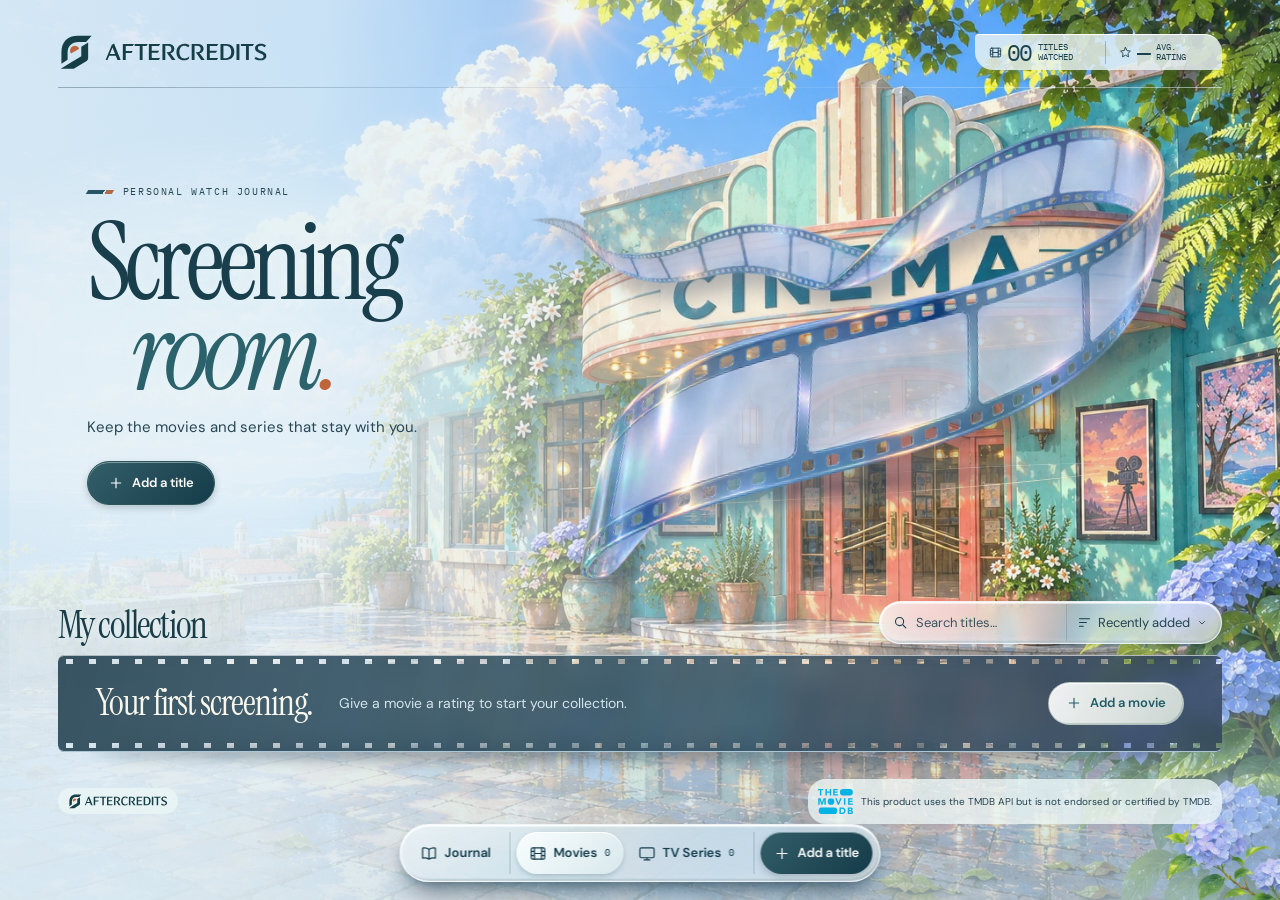
==== index.html @ 845db945 "Turn the collection into a spatial screening room" ====
<!doctype html>
<html lang="en">
  <head>
    <meta charset="utf-8" />
    <meta name="viewport" content="width=device-width, initial-scale=1" />
    <meta name="theme-color" content="#eaf3fa" />
    <meta
      name="description"
      content="A private watch journal for movies and TV series, from the opening scene to the last frame."
    />
    <title>AFTERCREDITS — Personal Watch Journal</title>
    <link rel="icon" href="./assets/brand/splice-tab-v1-32.png" sizes="32x32" type="image/png" />
    <link rel="icon" href="./assets/brand/splice-tab-v1.svg" sizes="any" type="image/svg+xml" />
    <link
      rel="preload"
      href="./assets/fonts/instrument-serif-latin-400-normal.woff2"
      as="font"
      type="font/woff2"
      crossorigin
    />

    <link rel="stylesheet" href="./css/site.css" />
    <link rel="stylesheet" href="./css/street.css" />
    <link rel="stylesheet" href="./css/exhibition.css" />
    <link rel="stylesheet" href="./css/dialogs.css" />
    <script defer src="./assets/vendor/gsap.min.js"></script>
    <script type="module" src="./js/app.js"></script>
  </head>
  <body>
    <svg class="symbols" xmlns="http://www.w3.org/2000/svg" aria-hidden="true">
      <symbol id="journal" viewBox="0 0 24 24">
        <path
          d="M3 4.5c3.6-.8 6.3-.2 9 1.7 2.8-1.9 5.5-2.5 9-1.7v14c-3.5-.8-6.2-.2-9 1.5-2.7-1.7-5.4-2.3-9-1.5ZM12 6.2V20"
        />
      </symbol>
      <symbol id="tv" viewBox="0 0 24 24">
        <rect x="2" y="4" width="20" height="14" rx="2" />
        <path d="M8 21h8m-4-3v3" />
      </symbol>
      <symbol id="next" viewBox="0 0 24 24"><path d="M5 12h13m-5-5 5 5-5 5" /></symbol>
      <symbol id="plus" viewBox="0 0 24 24"><path d="M12 5v14M5 12h14" /></symbol>
      <symbol id="minus" viewBox="0 0 24 24"><path d="M5 12h14" /></symbol>
      <symbol id="search" viewBox="0 0 24 24">
        <circle cx="10.5" cy="10.5" r="6.5" />
        <path d="m16 16 4.5 4.5" />
      </symbol>
      <symbol id="sort" viewBox="0 0 24 24"><path d="M4 6h16M4 12h11M4 18h6" /></symbol>
      <symbol id="down" viewBox="0 0 24 24"><path d="m7 10 5 5 5-5" /></symbol>
      <symbol id="film" viewBox="0 0 24 24">
        <rect x="2.5" y="4" width="19" height="16" rx="2" />
        <path d="M7 4v16M17 4v16M3 9h4m-4 6h4m10-6h4m-4 6h4M7 12h10" />
      </symbol>
      <symbol id="star" viewBox="0 0 24 24">
        <path d="m12 2.8 2.8 5.7 6.2.9-4.5 4.4 1.1 6.2-5.6-3-5.6 3 1.1-6.2L3 9.4l6.2-.9Z" />
      </symbol>
      <symbol id="x" viewBox="0 0 24 24"><path d="m6 6 12 12M18 6 6 18" /></symbol>
      <symbol id="edit" viewBox="0 0 24 24">
        <path
          d="m14.5 5.5 4 4M4 20l4.5-1 12-12a1.7 1.7 0 0 0 0-2.4l-1.1-1.1a1.7 1.7 0 0 0-2.4 0l-12 12Z"
        />
      </symbol>
      <symbol id="trash" viewBox="0 0 24 24">
        <path d="M4 7h16m-11 0V4h6v3M6 7l1 13h10l1-13M10 10v7m4-7v7" />
      </symbol>
      <symbol id="check" viewBox="0 0 24 24"><path d="m5 12 4.5 4.5L19 7" /></symbol>
    </svg>
    <a class="skip" href="#collection">Skip to collection</a>
    <div class="world" aria-hidden="true">
      <picture class="plaza"
        ><source
          media="(max-width:700px) and (orientation:portrait)"
          srcset="./assets/images/street/plaza-portrait.webp" />
        <img
          fetchpriority="high"
          src="./assets/images/street/plaza.webp"
          alt=""
          width="1536"
          height="1024"
      /></picture>
      <div class="daylight"></div>
      <div class="sea-mist"></div>
      <div class="rain-light"><i></i><i></i><i></i></div>
    </div>
    <header class="site-header">
      <div class="header-inner">
        <a class="brand" href="#opening" aria-label="Aftercredits home">
          <svg class="brand-symbol" viewBox="0 0 54 56" aria-hidden="true">
            <use class="splice-upper" href="./assets/brand/aftercredits.svg#upper-frame" />
            <use class="splice-lower" href="./assets/brand/aftercredits.svg#lower-frame" />
            <use class="splice-light" href="./assets/brand/aftercredits.svg#light" />
          </svg>
          <span class="brand-lettering" aria-hidden="true">
            <svg viewBox="-1 -2 306 34">
              <use href="./assets/brand/aftercredits.svg#wordmark" />
            </svg>
          </span>
        </a>
        <div class="stats" aria-label="Collection overview">
          <div class="stat">
            <div>
              <svg class="icon"><use href="#film" /></svg><strong id="total">00</strong>
            </div>
            <span>Titles watched</span>
          </div>
          <div class="stat">
            <div>
              <svg class="icon"><use href="#star" /></svg><strong id="average">—</strong>
            </div>
            <span>Avg. rating</span>
          </div>
        </div>
        <nav class="dock pane glass-rail" aria-label="Journal navigation">
          <a href="#collection" aria-label="Journal collection"
            ><svg class="icon"><use href="#journal" /></svg><span>Journal</span></a
          >
          <div class="section-tabs" role="group" aria-label="Collection section">
            <button type="button" data-section="movie" aria-pressed="true">
              <svg class="icon"><use href="#film" /></svg>Movies <span id="movie-count">0</span>
            </button>
            <button type="button" data-section="tv" aria-pressed="false">
              <svg class="icon"><use href="#tv" /></svg>TV Series <span id="tv-count">0</span>
            </button>
          </div>
          <button type="button" class="dock-add" data-add>
            <svg class="icon"><use href="#plus" /></svg><span>Add a title</span>
          </button>
        </nav>
      </div>
    </header>
    <main class="journal">
      <section class="opening" id="opening" aria-labelledby="headline">
        <div class="stage-copy">
          <p class="eyebrow" id="stage-kicker">Personal watch journal</p>
          <h1 id="headline">
            Screening <em>room<span>.</span></em>
          </h1>
          <p id="stage-description">Keep the movies and series that stay with you.</p>
          <div class="stage-commands">
            <button class="button primary" id="stage-open" data-add>
              <svg class="icon" aria-hidden="true"><use href="#plus" /></svg
              ><span>Add a title</span>
            </button>
            <span id="stage-score" hidden
              ><span class="sr-only">Your rating </span
              ><svg class="icon" aria-hidden="true"><use href="#star" /></svg><strong></strong
              ><small>/ 10</small></span
            >
            <button
              type="button"
              id="return-latest"
              aria-haspopup="dialog"
              aria-controls="detail-dialog"
              hidden
            >
              Latest title
            </button>
          </div>
        </div>
        <div class="projector" role="group" aria-label="Collection poster stage">
          <p class="sr-only" id="stage-status" role="status" aria-atomic="true"></p>
          <div class="stage-light" aria-hidden="true"></div>
          <div class="stage-space">
            <div class="ribbon" aria-hidden="true"></div>
            <button type="button" class="mount" data-slot="left" data-step="-1" hidden></button>
            <button
              type="button"
              class="mount"
              data-slot="center"
              id="latest"
              aria-haspopup="dialog"
              aria-controls="detail-dialog"
              aria-expanded="false"
              hidden
            ></button>
            <button type="button" class="mount" data-slot="right" data-step="1" hidden></button>
          </div>
          <div class="shuttle pane" role="group" aria-label="Browse posters" hidden>
            <button type="button" data-step="-1" aria-label="Previous poster">
              <svg class="icon" aria-hidden="true"><use href="#next" /></svg>
            </button>
            <output aria-live="off" id="stage-index"></output>
            <button type="button" data-step="1" aria-label="Next poster">
              <svg class="icon" aria-hidden="true"><use href="#next" /></svg>
            </button>
          </div>
        </div>
      </section>
      <section id="collection" class="archive" aria-labelledby="collection-title">
        <div class="archive-head">
          <div class="journal-index">
            <h2 id="collection-title">My collection</h2>
            <div class="strip-controls" role="group" aria-label="Scroll collection" hidden>
              <button type="button" data-scroll="-1" aria-label="Earlier titles">
                <svg class="icon"><use href="#next" /></svg>
              </button>
              <button type="button" data-scroll="1" aria-label="More titles">
                <svg class="icon"><use href="#next" /></svg>
              </button>
            </div>
          </div>
          <div class="toolbar pane glass-controls">
            <label class="search"
              ><svg class="icon"><use href="#search" /></svg
              ><input
                type="search"
                id="query"
                aria-label="Search collection by title"
                placeholder="Search titles…"
                maxlength="300"
            /></label>
            <label class="sort"
              ><svg class="icon"><use href="#sort" /></svg
              ><select id="order" aria-label="Sort titles">
                <option value="recent">Recently added</option>
                <option value="highest">Highest rating</option>
                <option value="lowest">Lowest rating</option>
                <option value="alpha">Alphabetical</option></select
              ><svg class="icon chevron"><use href="#down" /></svg
            ></label>
          </div>
        </div>
        <div class="gallery">
          <p class="notice" id="storage-note" role="status" hidden></p>
          <div id="results"></div>
          <p id="result-status" class="sr-only" role="status"></p>
        </div>
      </section>
    </main>
    <footer class="footer">
      <a class="footer-brand" href="#opening" aria-label="Aftercredits home">
        <img src="./assets/brand/aftercredits.svg" width="368" height="56" alt="" />
      </a>
      <div class="attribution">
        <a href="https://www.themoviedb.org/" aria-label="The Movie Database"
          ><img src="./assets/tmdb.svg" alt="TMDB" width="44" height="25"
        /></a>
        <p>This product uses the TMDB API but is not endorsed or certified by TMDB.</p>
      </div>
    </footer>
    <img
      class="near-flowers"
      aria-hidden="true"
      src="./assets/images/street/hydrangea.webp"
      width="400"
      height="269"
      alt=""
    />
    <dialog id="editor" aria-labelledby="editor-heading">
      <form id="movie-form" novalidate>
        <div class="editor-body">
          <div class="catalog-column pane">
            <header class="sheet-head">
              <h2 id="editor-heading">Add a title</h2>
              <fieldset id="add-type" class="media-selector">
                <legend class="sr-only">Collection</legend>
                <label
                  ><input type="radio" name="media-type" value="movie" checked /><span
                    ><svg class="icon"><use href="#film" /></svg>Movies</span
                  ></label
                >
                <label
                  ><input type="radio" name="media-type" value="tv" /><span
                    ><svg class="icon"><use href="#tv" /></svg>TV Series</span
                  ></label
                >
              </fieldset>
              <button
                type="button"
                class="icon-button close-button"
                data-dismiss
                aria-label="Close entry form"
              >
                <svg class="icon"><use href="#x" /></svg>
              </button>
            </header>

            <div id="add-options">
              <div class="mode-switch" role="group" aria-label="Entry method">
                <button type="button" id="lookup-mode">Search TMDB</button>
                <button type="button" id="manual-mode">Enter manually</button>
              </div>
              <p id="connection-note" class="help" hidden>
                TMDB search hasn’t been connected. You can save a title manually.
              </p>
            </div>
            <div id="catalog-panel" hidden>
              <div id="lookup-fields">
                <label class="field-label" for="catalog-query">Find an exact title</label>
                <div class="catalog-input">
                  <svg class="icon" aria-hidden="true"><use href="#search" /></svg>
                  <input
                    id="catalog-query"
                    aria-describedby="form-error"
                    class="text-field"
                    type="search"
                    maxlength="160"
                    autocomplete="off"
                    placeholder="Search TMDB by title…"
                  />
                </div>
              </div>
              <p id="catalog-status" class="help" role="status"></p>
              <button type="button" class="text-button" id="retry" hidden>Try search again</button>
            </div>
            <div id="manual-panel">
              <label class="field-label" for="title">Title</label>
              <input
                id="title"
                name="title"
                class="text-field"
                required
                autocomplete="off"
                placeholder="Enter a title"
                aria-describedby="form-error"
              />
            </div>
            <div id="picked" hidden></div>
            <div id="matches" role="group" aria-label="Matching titles"></div>
          </div>
          <section class="rating-bay" aria-labelledby="rating-label">
            <div class="meter">
              <label id="rating-label" class="field-label" for="rating">Your rating</label>
              <div class="rating-read">
                <span class="score-ring" aria-hidden="true"></span>
                <svg class="icon" aria-hidden="true"><use href="#star" /></svg
                ><output id="score" for="rating">7.0</output><small>/ 10</small>
              </div>
              <div class="rating-controls">
                <button
                  type="button"
                  id="decrease"
                  class="icon-button"
                  aria-label="Decrease rating by half a point"
                >
                  <svg class="icon"><use href="#minus" /></svg>
                </button>
                <div class="scale">
                  <input id="rating" type="range" min="1" max="10" step="0.5" value="7" />
                  <div class="scale-labels" aria-hidden="true"><span>1</span><span>10</span></div>
                </div>
                <button
                  type="button"
                  id="increase"
                  class="icon-button"
                  aria-label="Increase rating by half a point"
                >
                  <svg class="icon"><use href="#plus" /></svg>
                </button>
              </div>
            </div>
          </section>
        </div>
        <div class="editor-foot">
          <p class="error" id="form-error" role="alert"></p>
          <div class="sheet-actions">
            <button class="button secondary" type="button" data-dismiss>Cancel</button
            ><button class="button primary" id="save" type="submit">Save title</button>
          </div>
        </div>
      </form>
    </dialog>
    <dialog
      id="confirm"
      class="pane glass-sheet"
      aria-labelledby="delete-heading"
      aria-describedby="delete-copy"
    >
      <form id="delete-form">
        <header class="confirm-head">
          <svg class="icon remove-symbol" aria-hidden="true"><use href="#trash" /></svg>
          <button
            type="button"
            class="icon-button close-button"
            data-dismiss
            aria-label="Close confirmation"
          >
            <svg class="icon"><use href="#x" /></svg>
          </button>
        </header>
        <h2 id="delete-heading">Remove this title?</h2>
        <p id="delete-copy"></p>
        <div class="sheet-actions">
          <button type="button" class="button secondary" id="keep" data-dismiss>Keep title</button
          ><button type="submit" class="button danger">Delete title</button>
        </div>
      </form>
    </dialog>
    <dialog id="detail-dialog" aria-labelledby="detail-title">
      <button
        type="button"
        class="icon-button close-button detail-close"
        data-dismiss
        aria-label="Close title details"
      >
        <svg class="icon"><use href="#x" /></svg>
      </button>
      <article class="detail-scroll">
        <div class="detail-hero" hidden></div>
        <div id="detail-poster"></div>
        <div class="detail-sheet pane">
          <header class="detail-heading">
            <div class="field-label" id="detail-type"></div>
            <h2 id="detail-title"></h2>
            <p id="detail-original" hidden></p>
          </header>
          <div class="detail-notes">
            <p id="detail-description"></p>
            <dl id="detail-facts"></dl>
          </div>
          <div class="detail-mount">
            <div id="detail-personal">
              <div class="field-label">Your rating</div>
              <div class="detail-rating">
                <svg class="icon" aria-hidden="true"><use href="#star" /></svg
                ><strong id="detail-score"></strong><small>/ 10</small>
              </div>
              <time id="detail-added"></time>
            </div>
          </div>
        </div>
      </article>
    </dialog>
    <div id="toast" role="status"></div>
    <noscript><p class="wrap">Enable JavaScript to add and manage your watch journal.</p></noscript>
  </body>
</html>
---- css/site.css ----
@font-face {
  font-family: Instrument Serif;
  src: url(../assets/fonts/instrument-serif-latin-400-normal.woff2) format('woff2');
  font-display: swap;
}
@font-face {
  font-family: Instrument Serif;
  font-style: italic;
  src: url(../assets/fonts/instrument-serif-latin-400-italic.woff2) format('woff2');
  font-display: swap;
}
@font-face {
  font-family: DM Sans;
  src: url(../assets/fonts/dm-sans-latin-400-normal.woff2) format('woff2');
  font-display: swap;
}
@font-face {
  font-family: DM Sans;
  font-weight: 500;
  src: url(../assets/fonts/dm-sans-latin-500-normal.woff2) format('woff2');
  font-display: swap;
}
@font-face {
  font-family: DM Sans;
  font-weight: 600;
  src: url(../assets/fonts/dm-sans-latin-600-normal.woff2) format('woff2');
  font-display: swap;
}
@font-face {
  font-family: DM Sans;
  font-weight: 700;
  src: url(../assets/fonts/dm-sans-latin-700-normal.woff2) format('woff2');
  font-display: swap;
}
@font-face {
  font-family: IBM Plex Mono;
  src: url(../assets/fonts/ibm-plex-mono-latin-400-normal.woff2) format('woff2');
  font-display: swap;
}

:root {
  color-scheme: light;
  --brand-ink: #153e46;
  --brand-light: #bf653b;
  --bg: #eff4fa;
  --ink: #193e48;
  --muted: #4e6078;
  --soft-ink: #53667d;
  --accent: #205d66;
  --smoke: #173c43;
  --etch: #365b5d38;
  --bevel: inset 0 1px 0 #ffffffeb, inset 1px 0 0 #ffffff70, inset -1px -1px 0 #56767645;
  --ease-out: cubic-bezier(0.22, 1, 0.36, 1);
  --quick: 180ms;
  --accent-dark: #174952;
  --line: #c7d4e3;
  --serif: 'Instrument Serif', Georgia, serif;
  --mono: 'IBM Plex Mono', monospace;
  font:
    400 16px/1.5 'DM Sans',
    Arial,
    sans-serif;
  color: var(--ink);
  background: var(--bg);
  scroll-behavior: smooth;
}
* {
  box-sizing: border-box;
}
body {
  margin: 0;
  min-height: 100vh;
  background: #b6d3d6;
  isolation: isolate;
}
button,
input,
select {
  font: inherit;
  color: inherit;
}
button {
  border: 0;
  cursor: pointer;
}
button:disabled {
  cursor: default;
  opacity: 0.55;
}
a {
  color: inherit;
  text-decoration: none;
}
button,
input,
a,
select {
  -webkit-tap-highlight-color: transparent;
}
:focus-visible {
  outline: 3px solid #545090;
  outline-offset: 3px;
}
h1,
h2,
h3,
p {
  margin: 0;
}
h1,
h2,
h3 {
  font-family: var(--serif);
  font-weight: 400;
  line-height: 1.05;
}
::selection {
  background: #d9d4fa;
  color: #283049;
}
[hidden] {
  display: none !important;
}
.symbols {
  position: absolute;
  width: 0;
  height: 0;
  overflow: hidden;
}
.sr-only,
.skip:not(:focus) {
  position: absolute;
  white-space: nowrap;
  clip-path: inset(50%);
  width: 1px;
  height: 1px;
  overflow: hidden;
}
.skip:focus {
  position: absolute;
  top: 8px;
  left: 8px;
  padding: 10px;
  z-index: 10;
  background: white;
}
.icon {
  height: 19px;
  width: 19px;
  flex: none;
  fill: none;
  stroke: currentColor;
  stroke-width: 1.7;
  stroke-linecap: round;
  stroke-linejoin: round;
}
.button,
.icon-button {
  display: inline-flex;
  align-items: center;
  justify-content: center;
  border-radius: 8px;
  transition:
    transform 0.22s,
    background 0.22s,
    box-shadow 0.22s;
}
.button {
  gap: 8px;
  padding: 11px 17px;
  font-size: 13px;
  font-weight: 600;
  line-height: 1.4;
}
.button .icon {
  width: 16px;
  height: 16px;
}
.button:not(:disabled):active,
.icon-button:active {
  transform: scale(0.97);
}
.primary {
  color: #fff;
  border: 1px solid #2e5558;
  background: linear-gradient(156deg, #386e74, #20565d 46%, var(--accent-dark) 47%);
  box-shadow:
    inset 0 1px 0 #ffffff3b,
    0 3px 9px #36546725;
}
.primary:hover {
  background: var(--accent-dark);
  box-shadow: 0 4px 13px #43416b33;
}
.secondary,
.empty-button {
  background: linear-gradient(118deg, #ffffffeb, #eef6e9cc);
  box-shadow: var(--bevel);
  border: 1px solid #819b927a;
  color: var(--accent);
}
.secondary:hover,
.empty-button:hover {
  background: white;
  box-shadow: 0 3px 12px #55719420;
}
.icon-button {
  height: 36px;
  width: 36px;
  background: transparent;
  color: var(--muted);
}
.icon-button:hover {
  background: #e3e9f4;
  color: var(--ink);
}
.field-label,
.poster-caption {
  font: 400 10px/1.45 var(--mono);
  letter-spacing: 0.085em;
  text-transform: uppercase;
}
.artwork {
  position: relative;
  overflow: hidden;
  display: grid;
  place-items: center;
  background: linear-gradient(145deg, #dde7f6, #e7e5f5 58%, #f3e5eb);
  color: #6f7595;
}
.artwork > .icon {
  width: 24%;
  height: 24%;
  stroke-width: 0.85;
}
.artwork img {
  position: absolute;
  inset: 0;
  object-fit: cover;
  width: 100%;
  height: 100%;
  transition: transform 0.45s;
}
.notice,
.error {
  color: #872f46;
  font-size: 13px;
}
.notice {
  margin: 12px 0;
}
@media (prefers-reduced-motion: reduce) {
  :root {
    scroll-behavior: auto;
  }
  *,
  *::before,
  *::after {
    animation: none !important;
    transition: none !important;
  }
}
---- css/street.css ----
/* The street stays at the far plane as the exhibition passes in front. */
:root {
  --page: min(1450px, calc(100% - clamp(32px, 9vw, 160px)));
  --hairline: #36596437;
  --lift: 0 20px 34px -24px #122e48a6, 0 5px 12px -7px #143c5680;
}
.world,
.plaza,
.plaza img,
.daylight,
.sea-mist,
.rain-light {
  position: absolute;
  inset: 0;
  width: 100%;
  height: 100%;
  pointer-events: none;
}
.world {
  position: fixed;
  z-index: -2;
  overflow: hidden;
  background: #c4e2ef;
}
.plaza {
  display: block;
  transform-origin: 67% 39%;
}
.plaza img {
  display: block;
  object-fit: cover;
  object-position: 50% 44%;
}
.daylight {
  background:
    linear-gradient(96deg, #dcebf4f0, #e1eff4d4 24%, #e2eef264 47%, #b7d5e51a 73%),
    linear-gradient(0deg, #bdd6e3aa, transparent 38%);
}
.sea-mist {
  background: radial-gradient(ellipse at 17% 57%, #ffffff7a, transparent 49%);
  animation: mist-settle 4s var(--ease-out) both;
}
@keyframes mist-settle {
  from {
    opacity: 0.9;
    transform: translateX(-1.5%);
  }
  to {
    opacity: 0.42;
    transform: translateX(0.7%);
  }
}
.rain-light i {
  position: absolute;
  left: 41%;
  top: 22%;
  width: 1px;
  height: 31px;
  background: linear-gradient(transparent, #ffffffe6);
  opacity: 0;
  animation: rain-pass 1.7s ease-out 0.8s 2;
}
.rain-light i:nth-child(2) {
  top: 13%;
  left: 78%;
  animation-delay: 1.7s;
}
.rain-light i:nth-child(3) {
  top: 32%;
  left: 62%;
  animation-delay: 2.2s;
}
@keyframes rain-pass {
  0% {
    opacity: 0;
    transform: translate(0, 0) rotate(12deg);
  }
  27% {
    opacity: 0.75;
  }
  100% {
    opacity: 0;
    transform: translate(-16px, 78px) rotate(12deg);
  }
}
.near-flowers {
  position: fixed;
  z-index: -1;
  pointer-events: none;
  width: clamp(100px, 14vw, 230px);
  height: auto;
  right: -4.7vw;
  bottom: -3vw;
  filter: drop-shadow(0 3px 4px #295b5926);
  transform-origin: bottom right;
  animation: leaf-settle 3s ease-out both;
}
@keyframes leaf-settle {
  from {
    transform: translate(5px, 2px) rotate(2deg);
  }
  to {
    transform: none;
  }
}
@media (prefers-reduced-motion: no-preference) {
  .splice-upper {
    animation: frame-open 0.6s var(--ease-out) backwards;
  }
  .splice-lower {
    animation: frame-settle 0.64s var(--ease-out) backwards;
  }
  .splice-light {
    animation: light-through 0.7s 0.06s var(--ease-out) backwards;
  }
  .brand-lettering use {
    animation: name-reveal 0.64s 0.12s var(--ease-out) backwards;
  }
}
@keyframes frame-open {
  from {
    transform: translate(-3px, 3px);
  }
}
@keyframes frame-settle {
  from {
    transform: translate(4px, -3px);
  }
}
@keyframes light-through {
  from {
    opacity: 0.25;
    transform: translate(-5px, 3px);
  }
  64% {
    opacity: 1;
    transform: translate(1px, -0.6px);
  }
}
@keyframes name-reveal {
  from {
    clip-path: inset(-5% 90% -5% -1%);
    opacity: 0.4;
  }
  to {
    clip-path: inset(-5% -1%);
    opacity: 1;
  }
}
/* Light comes from the upper left. The return highlight on the lower lip
   stays visible when the surface crosses the darker storefront or trees. */
.pane {
  --solid: #e5edf2;
  --wash: #e4f2fa96;
  --depth: 12px;
  --rim:
    inset 0 1.5px 1px #fffffff0, inset 1px 0 2px #ffffffc9, inset -1px -2px 2px #537a8b57,
    inset 0 -4px 7px -5px #fff;
  background:
    linear-gradient(146deg, #fff7, transparent 34%, #c3d9f43d 72%, #ffefd640), var(--solid);
  border: 1px solid #f9fdffb3;
  box-shadow: var(--rim), var(--lift);
}
@supports ((backdrop-filter: blur(1px)) or (-webkit-backdrop-filter: blur(1px))) {
  .pane {
    background-color: var(--wash);
    -webkit-backdrop-filter: saturate(1.22) blur(var(--depth));
    backdrop-filter: saturate(1.22) blur(var(--depth));
  }
}
.glass-rail {
  --wash: #eef7fbad;
  --depth: 17px;
}
.glass-controls {
  --wash: #edf5ff91;
  --depth: 9px;
}
.glass-sheet {
  --wash: #e0ecf3bd;
  --depth: 23px;
}
/* The shell has three planes: the street, the suspended poster gate and the command dock. */
.site-header,
.journal,
.footer {
  width: var(--page);
  margin-inline: auto;
}
.site-header {
  padding-top: clamp(18px, 3.6vh, 40px);
}
.header-inner,
.brand,
.stats,
.stat,
.stat > div,
.dock,
.section-tabs,
.dock :is(a, button),
.archive-head,
.toolbar,
.search,
.sort,
.footer,
.attribution {
  display: flex;
  align-items: center;
}
.header-inner {
  justify-content: space-between;
  gap: 16px;
  padding-bottom: 17px;
  position: relative;
}
.header-inner::after {
  content: '';
  position: absolute;
  bottom: 0;
  width: 100%;
  height: 1px;
  background: linear-gradient(90deg, #3554666b, transparent 54%, #e5f6ff91);
}
.brand {
  gap: 10px;
  color: var(--brand-ink);
  fill: currentColor;
}
.brand-symbol {
  width: 37px;
  height: 39px;
}
.splice-light {
  fill: var(--brand-light);
}
.brand-lettering svg {
  display: block;
  width: clamp(123px, 12.7vw, 190px);
}
.stats {
  padding: 6px 14px;
  gap: 15px;
  border-radius: 4px 18px 4px 18px;
  background: #e6f1f2d6;
  border-top: 1px solid #fff;
  color: #1d424f;
}
.stat {
  gap: 7px;
}
.stat + .stat {
  border-left: 1px solid #46647261;
  padding-left: 13px;
}
.stat > div {
  gap: 5px;
}
.stat .icon {
  width: 13px;
  height: 13px;
}
.stat strong {
  font: 400 23px/1 var(--mono);
  letter-spacing: -0.075em;
}
.stat > span {
  font: 9px/1.2 var(--mono);
  max-width: 52px;
  text-transform: uppercase;
}
.dock {
  position: fixed;
  z-index: 6;
  left: 50%;
  bottom: max(18px, env(safe-area-inset-bottom));
  transform: translateX(-50%);
  gap: 6px;
  padding: 7px;
  border-radius: 32px;
  --wash: #d4e7f0a8;
  --depth: 20px;
  box-shadow:
    var(--rim),
    0 3px 7px #28405236,
    0 17px 26px -11px #183d56b8;
}
.dock :is(a, button) {
  min-height: 42px;
  justify-content: center;
  gap: 7px;
  padding: 0 13px;
  background: transparent;
  color: #153d4d;
  border-radius: 25px;
  white-space: nowrap;
  font-size: 13px;
  font-weight: 600;
}
.dock :is(a, button):hover {
  background: #ffffff91;
}
.dock .icon {
  width: 17px;
  height: 17px;
}
.section-tabs {
  border-inline: 1px solid #4a6f7852;
  gap: 2px;
  padding: 0 6px;
}
.section-tabs button span {
  font: 10px/1.2 var(--mono);
}
.section-tabs [aria-pressed='true'] {
  background: linear-gradient(135deg, #fbffffea, #dcecefbb);
  box-shadow:
    inset 0 1px white,
    0 2px 5px #264e5b3d;
}
.dock .dock-add,
.button.primary {
  background: linear-gradient(135deg, #345f69, #143b49);
  color: #fff;
  box-shadow:
    inset 0 1px #edffff66,
    0 3px 7px #263d4f40;
}
.dock .dock-add:hover,
.button.primary:hover {
  background: #285969;
}
.opening {
  display: grid;
  grid-template-columns: minmax(0, 0.85fr) minmax(0, 1.3fr);
  align-items: center;
  gap: 3%;
  min-height: clamp(420px, 57svh, 625px);
  padding: clamp(20px, 3.6vh, 42px) 2.5%;
}
.stage-copy {
  position: relative;
  z-index: 1;
  min-width: 0;
}
.eyebrow {
  display: flex;
  align-items: center;
  gap: 10px;
  font: 10px/1.45 var(--mono);
  text-transform: uppercase;
  letter-spacing: 0.16em;
  color: #254954;
}
.eyebrow::before {
  content: '';
  width: 26px;
  height: 4px;
  background: linear-gradient(90deg, #275565 0 64%, transparent 64% 71%, #b36a46 71%);
  transform: skew(-32deg);
}
#headline {
  margin: 18px 0;
  font-size: clamp(84px, 8.5vw, 145px);
  line-height: 0.83;
  letter-spacing: -0.052em;
  color: #193e4c;
  text-shadow: 0 1px 10px #e9f7f982;
}
#headline em {
  display: block;
  font-weight: 400;
  color: #2b626b;
  margin-left: 0.41em;
}
#headline em span {
  color: var(--brand-light);
}
.has-film #headline {
  font-size: clamp(55px, 6.4vw, 110px);
  line-height: 0.94;
  margin: 17px 0;
  display: -webkit-box;
  -webkit-line-clamp: 3;
  -webkit-box-orient: vertical;
  overflow: hidden;
  overflow-wrap: anywhere;
}
#stage-description {
  line-height: 1.55;
  color: #284654;
  font-size: 15px;
  max-width: 42ch;
  display: -webkit-box;
  -webkit-line-clamp: 3;
  -webkit-box-orient: vertical;
  overflow: hidden;
  overflow-wrap: anywhere;
}
#stage-description:empty {
  display: none;
}
.stage-commands {
  display: flex;
  flex-wrap: wrap;
  align-items: center;
  gap: 20px;
  margin-top: 22px;
}
.stage-commands .button {
  border-radius: 32px;
  padding: 12px 20px;
}
#stage-score {
  display: flex;
  align-items: center;
  gap: 5px;
  color: #214452;
}
#stage-score .icon {
  width: 15px;
  height: 15px;
  fill: #a4603b;
  stroke: #914e2d;
}
#stage-score strong {
  font: 400 25px/1 var(--mono);
  letter-spacing: -0.07em;
}
#stage-score small {
  font: 10px var(--mono);
}
.projector {
  min-width: 0;
  position: relative;
  isolation: isolate;
  display: grid;
  justify-items: center;
  align-items: center;
}
.stage-space {
  position: relative;
  width: 100%;
  height: clamp(295px, 40svh, 440px);
  perspective: 1250px;
  transform-style: preserve-3d;
  --poster-h: clamp(275px, 37svh, 413px);
  --separation: clamp(76px, 11.8vw, 209px);
}
.stage-light {
  position: absolute;
  inset: auto 11% 4%;
  height: 15%;
  border-radius: 50%;
  background: radial-gradient(ellipse, #263e5d64, #7e9eb334 45%, transparent 70%);
  transform: rotate(-4deg);
  pointer-events: none;
}
.stage-light::after {
  content: '';
  position: absolute;
  inset: 18% -2%;
  transform: scaleY(0.62);
  border-radius: 50%;
  border: 1px solid #e8fcffad;
  border-bottom: 2px solid #fff4c7b8;
  mask-image: linear-gradient(
    100deg,
    transparent,
    #0009 25%,
    transparent 50%,
    black 82%,
    transparent
  );
}
.ribbon {
  position: absolute;
  inset: -3% -4% -6%;
  background: url(../assets/images/street/glass-film.webp) center/contain no-repeat;
  transform: rotate(-8deg);
  filter: drop-shadow(7px 16px 9px #263d6055);
}
.mount {
  position: absolute;
  inset: 0;
  margin: auto;
  height: var(--poster-h);
  aspect-ratio: 2/3;
  width: auto;
  padding: 4px;
  border-radius: 11px;
  border: 1px solid #effcffd9;
  isolation: isolate;
  backface-visibility: hidden;
  background: linear-gradient(130deg, #edfaffd9, #8dacc68a 33%, #faf2eab0 63%, #a5cddace);
  box-shadow:
    inset 1px 1px 2px white,
    inset -2px -2px 3px #456b8773,
    5px 10px 15px #16364c35,
    10px 24px 35px -14px #19375296;
}
.mount:focus-visible {
  outline: 3px solid #fff5ce;
  box-shadow:
    0 0 0 6px #29485f,
    var(--lift);
}
.mount .artwork {
  width: 100%;
  height: 100%;
  border-radius: 7px;
}
.mount::after {
  content: '';
  position: absolute;
  inset: 4px;
  pointer-events: none;
  border-radius: 7px;
  box-shadow:
    inset 0 1px 2px #ffffffe6,
    inset -1px -1px 3px #15384c80;
  background: linear-gradient(123deg, #edfbff38, transparent 31% 78%, #f8fffa33);
}
.mount[data-slot='left'] {
  transform: translate3d(calc(-1 * var(--separation)), -7px, -120px) rotateY(30deg) rotateZ(-8deg)
    scale(0.87);
}
.mount[data-slot='right'] {
  transform: translate3d(var(--separation), -9px, -110px) rotateY(-28deg) rotateZ(8deg) scale(0.89);
}
.mount[data-slot='center'] {
  transform: translate3d(0, 0, 23px) rotateY(-7deg) rotateZ(-2deg);
}
@media (hover: hover) {
  .mount:hover::after {
    background: linear-gradient(125deg, transparent 15%, #f1ffff4a 43%, transparent 59%);
  }
}
.shuttle {
  display: flex;
  align-items: center;
  gap: 3px;
  position: relative;
  z-index: 2;
  margin-top: 5px;
  padding: 2px;
  border-radius: 32px;
  --depth: 8px;
  --wash: #e6f2f4ad;
}
.shuttle button,
.strip-controls button {
  display: grid;
  place-items: center;
  width: 35px;
  height: 35px;
  border-radius: 50%;
  color: #1c4553;
  background: transparent;
}
.shuttle button:hover,
.strip-controls button:hover {
  background: #ffffffe0;
}
.shuttle [data-step='-1'] .icon,
.strip-controls button:first-child .icon {
  transform: rotate(180deg);
}
.shuttle output {
  font: 11px var(--mono);
  min-width: 6ch;
  text-align: center;
  color: #204351;
}
.archive {
  position: relative;
  margin: 0 0 12px;
  scroll-margin-top: 14px;
}
.archive-head {
  justify-content: space-between;
  align-items: end;
  gap: 16px;
  margin-bottom: 11px;
}
#collection-title {
  font-size: clamp(31px, 3vw, 49px);
  line-height: 1;
  letter-spacing: -0.038em;
  text-shadow: 0 1px 8px #eef9fc;
}
.journal-index {
  display: flex;
  align-items: center;
  gap: 12px;
}
.strip-controls {
  display: flex;
  align-items: center;
  border-radius: 30px;
  padding: 2px;
  background: #e8f4f5d4;
}
.strip-controls button {
  width: 31px;
  height: 31px;
}
.strip-controls button:disabled {
  opacity: 0.35;
}
.toolbar {
  gap: 12px;
  padding: 2px 13px;
  border-radius: 26px;
  max-width: 100%;
}
.toolbar :is(select, input) {
  min-width: 0;
  min-height: 37px;
  background: transparent;
  border: 0;
  font-size: 13px;
  color: #244451;
}
.search,
.sort {
  gap: 6px;
  min-width: 0;
}
.search input {
  width: clamp(105px, 11vw, 162px);
}
.search input::placeholder {
  color: #3a5460;
  opacity: 1;
}
.toolbar .icon {
  width: 15px;
  height: 15px;
}
.sort {
  position: relative;
  border-left: 1px solid var(--hairline);
  padding-left: 10px;
}
.sort select {
  appearance: none;
  width: 100%;
  padding-right: 18px;
  cursor: pointer;
}
.sort .chevron {
  position: absolute;
  right: 0;
  width: 12px;
  pointer-events: none;
}
.gallery {
  position: relative;
  isolation: isolate;
  color: #f8f7ee;
}
.gallery::before {
  content: '';
  position: absolute;
  pointer-events: none;
  z-index: -1;
  inset: 0;
  border-radius: 6px;
  background: linear-gradient(108deg, #1c3949ed, #20465ada 52%, #364b66e8);
  box-shadow:
    inset 0 1px #fff9,
    inset 0 -1px #adc7d7;
  mask:
    linear-gradient(black 0 0) center/100% calc(100% - 18px) no-repeat,
    repeating-linear-gradient(90deg, black 0 8px, transparent 8px 15px, black 15px 23px),
    linear-gradient(black 0 0) top/100% 4px no-repeat,
    linear-gradient(black 0 0) bottom/100% 4px no-repeat;
}
.gallery::after {
  content: '';
  pointer-events: none;
  position: absolute;
  z-index: -2;
  bottom: -9px;
  left: 3%;
  width: 94%;
  height: 18px;
  background: #152f4166;
  border-radius: 50%;
  filter: blur(7px);
}
.movie-list {
  margin: 0;
  list-style: none;
  display: flex;
  overflow-x: auto;
  overscroll-behavior-x: contain;
  scroll-snap-type: x proximity;
  padding: 15px 9px;
  scroll-padding-inline: 8px;
  scrollbar-width: thin;
  scrollbar-color: #7596a5 #263f4f;
}
.empty,
.no-match {
  padding: 27px clamp(17px, 3vw, 48px);
}
.empty-text {
  display: grid;
  grid-template-columns: auto 1fr auto;
  align-items: center;
  gap: clamp(10px, 2vw, 32px);
}
.empty-text h3 {
  font-size: clamp(27px, 2.8vw, 43px);
  letter-spacing: -0.03em;
}
.empty-text p {
  font-size: 14px;
  color: #d4e4ea;
}
.empty-text button {
  border-radius: 24px;
}
.notice {
  background: #fff2df;
  padding: 7px 13px;
  margin: 0 0 7px;
  border-radius: 6px;
}
.footer {
  justify-content: space-between;
  gap: 13px;
  margin-block: 15px max(112px, 14vh);
}
.footer-brand img {
  display: block;
  width: 100px;
  height: auto;
}
.footer-brand,
.attribution {
  border-radius: 18px;
  background: #ecf5f5cc;
  padding: 5px 10px;
}
.attribution {
  gap: 8px;
  color: #254451;
  font-size: 10px;
}
.attribution img {
  display: block;
  width: 35px;
  height: auto;
}
@media (min-width: 850px) and (min-height: 780px) {
  .journal {
    min-height: calc(100svh - 225px);
    display: flex;
    flex-direction: column;
  }
  .opening {
    flex: 1;
  }
}
@media (max-width: 900px) {
  .opening {
    grid-template-columns: minmax(0, 0.8fr) minmax(0, 1.15fr);
    padding-inline: 1%;
    min-height: 415px;
  }
  .stage-space {
    --poster-h: clamp(215px, 30vw, 310px);
    --separation: 10vw;
    height: calc(var(--poster-h) + 24px);
  }
  #headline {
    font-size: clamp(61px, 9vw, 82px);
  }
  .empty-text {
    grid-template-columns: 1fr auto;
    gap: 3px 10px;
  }
  .empty-text button {
    grid-column: 2;
    grid-row: 1/3;
  }
}
@media (max-width: 620px) {
  :root {
    --page: calc(100% - 32px);
  }
  .site-header {
    padding-top: max(13px, env(safe-area-inset-top));
  }
  .header-inner {
    padding-bottom: 12px;
  }
  .brand {
    gap: 5px;
  }
  .brand-symbol {
    width: 26px;
    height: 29px;
  }
  .brand-lettering svg {
    width: 103px;
  }
  .stats {
    gap: 7px;
    padding: 5px 8px;
  }
  .stat {
    display: grid;
    gap: 1px;
  }
  .stat + .stat {
    padding-left: 7px;
  }
  .stat strong {
    font-size: 16px;
  }
  .stat > span {
    max-width: none;
    font-size: 7px;
  }
  .stat .icon {
    width: 10px;
    height: 10px;
  }
  .opening {
    display: flex;
    flex-direction: column;
    gap: 0;
    min-height: 0;
    padding: 15px 0 22px;
  }
  .projector {
    width: 100%;
    order: -1;
  }
  .stage-space {
    --poster-h: clamp(174px, 28svh, 255px);
    --separation: clamp(64px, 22vw, 107px);
    height: calc(var(--poster-h) + 12px);
  }
  .opening:not(.has-film) .stage-space {
    height: clamp(151px, 24svh, 228px);
  }
  .ribbon {
    inset: 0 0 -3%;
    transform: rotate(-7deg);
  }
  .stage-copy {
    width: 100%;
    padding: 8px 2px 0;
  }
  .eyebrow {
    font-size: 9px;
  }
  #headline {
    font-size: clamp(50px, 12vw, 73px);
    margin: 9px 0;
    line-height: 0.95;
  }
  #headline em {
    display: inline;
    margin-left: 0;
  }
  .has-film #headline {
    font-size: clamp(39px, 10.2vw, 61px);
    margin: 8px 0;
    -webkit-line-clamp: 2;
  }
  #stage-description {
    font-size: 13px;
    -webkit-line-clamp: 2;
  }
  .stage-commands {
    margin-top: 11px;
    gap: 14px;
  }
  .stage-commands .button {
    padding: 8px 14px;
    min-height: 39px;
  }
  .shuttle {
    margin-top: 0;
  }
  .shuttle button {
    height: 31px;
    width: 34px;
  }
  .archive-head {
    align-items: center;
    gap: 8px;
    flex-wrap: wrap;
  }
  #collection-title {
    font-size: 29px;
  }
  .toolbar {
    width: 100%;
    padding: 2px 10px;
  }
  .search {
    flex: 1;
  }
  .search input {
    width: 100%;
  }
  .empty-text {
    grid-template-columns: 1fr auto;
  }
  .empty-text h3 {
    font-size: 25px;
  }
  .empty-text p {
    font-size: 12px;
  }
  .empty,
  .no-match {
    padding: 19px 13px;
  }
  .empty-text .button {
    font-size: 12px;
    padding: 8px 12px;
  }
  .footer {
    flex-wrap: wrap;
    margin-bottom: 100px;
    gap: 6px;
  }
  .footer-brand {
    display: none;
  }
  .dock {
    width: max-content;
    max-width: calc(100% - 12px);
    gap: 3px;
    padding: 5px;
    bottom: max(8px, env(safe-area-inset-bottom));
  }
  .dock :is(a, button) {
    gap: 4px;
    padding: 0 10px;
    min-height: 42px;
    font-size: 12px;
  }
  .dock .section-tabs {
    padding-inline: 3px;
  }
  .dock a span,
  .dock .dock-add span {
    position: absolute;
    clip-path: inset(50%);
    width: 1px;
    height: 1px;
    overflow: hidden;
  }
  .dock .dock-add {
    width: 42px;
  }
  .near-flowers {
    width: 105px;
    right: -36px;
  }
}
@media (max-width: 365px) {
  .empty-text {
    grid-template-columns: 1fr;
    gap: 4px;
  }
  .empty-text button {
    grid-column: auto;
    grid-row: auto;
    justify-self: start;
  }
  .sort > .icon:first-child {
    display: none;
  }
}
@media (prefers-reduced-transparency: reduce), (update: slow) {
  .pane {
    background: var(--solid);
    -webkit-backdrop-filter: none;
    backdrop-filter: none;
  }
  .gallery::before {
    background: #254453;
  }
}
@media (forced-colors: active) {
  .gallery,
  .mount,
  .pane,
  .stats {
    border: 1px solid CanvasText;
  }
}
.stage-copy::before {
  content: '';
  position: absolute;
  inset: -16% -8% -18% -18%;
  z-index: -1;
  pointer-events: none;
  background: radial-gradient(ellipse at 37% 53%, #e9f4f7a8, #e8f3f773 41%, transparent 72%);
}
.stage-space {
  touch-action: pan-y pinch-zoom;
}
#return-latest {
  color: #1f4654;
  background: #eaf5f6cf;
  padding: 6px 10px;
  border-radius: 16px;
  text-decoration: underline;
  text-underline-offset: 3px;
  font-size: 12px;
}
@media (hover: hover) and (pointer: fine) and (prefers-reduced-motion: no-preference) {
  .stage-space {
    transform: rotateX(var(--pitch, 0deg)) rotateY(var(--yaw, 0deg));
    transition: transform 0.22s var(--ease-out);
  }
  .mount[data-slot='center']::after {
    background: radial-gradient(ellipse at var(--shine, 17%) -16%, #ffffff68, transparent 55%);
  }
}
@supports ((backdrop-filter: blur(1px)) or (-webkit-backdrop-filter: blur(1px))) {
  .gallery::before {
    background: linear-gradient(103deg, #193746d6, #24475bc0 54%, #32435bd6);
    -webkit-backdrop-filter: blur(10px) saturate(1.18);
    backdrop-filter: blur(10px) saturate(1.18);
  }
}
@media (max-width: 620px) {
  .stage-copy::before {
    inset-inline: 0;
  }
  .opening:not(.has-film) .stage-copy {
    padding-top: 18px;
  }
  .opening:not(.has-film) .ribbon {
    inset: 1% 2% 2%;
  }
}
@media (prefers-reduced-transparency: reduce), (update: slow) {
  .gallery::before {
    background: #254453;
    backdrop-filter: none;
    -webkit-backdrop-filter: none;
  }
}
---- css/exhibition.css ----
.artwork[data-stock] {
  --stock: #365e65;
  --impression: #f4e8c7;
  container-type: inline-size;
  background: var(--stock);
}
.artwork[data-stock='1'] {
  --stock: #70586d;
  --impression: #f5e4da;
}
.artwork[data-stock='2'] {
  --stock: #4d6756;
  --impression: #f5eac9;
}
.artwork[data-stock='3'] {
  --stock: #805749;
  --impression: #f7e4c4;
}
.bookplate {
  position: absolute;
  inset: 8px;
  display: grid;
  place-items: center;
  overflow: hidden;
  border: 1px solid color-mix(in srgb, var(--impression) 70%, transparent);
  color: var(--impression);
  background:
    repeating-radial-gradient(
      ellipse at 0% 105%,
      transparent 0 8px,
      #ffefd024 8.5px 9px,
      transparent 10px 12px
    ),
    url(../assets/images/grain.png);
  font: italic 400 66px/1 var(--serif);
  font-size: clamp(48px, 41cqi, 100px);
  letter-spacing: -0.06em;
}
.bookplate::before {
  content: '';
  position: absolute;
  bottom: 14%;
  width: 18%;
  height: 2px;
  background: var(--impression);
  transform: skew(-32deg);
  opacity: 0.75;
}
.bookplate::after {
  content: '';
  position: absolute;
  inset: 5px;
  border: 1px solid #f9efdb60;
  border-radius: 33% 2px 26% 2px;
}
/* A shared film base carries individually cut frames. Only three archival
   posters on the stage receive perspective transforms. */
.poster-card {
  position: relative;
  flex: 0 0 clamp(190px, 17.2vw, 265px);
  min-width: 0;
  scroll-snap-align: start;
  display: grid;
  grid-template-rows: 1fr auto;
  padding: 6px 10px;
  border-left: 1px solid #c1dce447;
}
.poster-card:first-child {
  border-left: 0;
}
.poster-card[data-current] {
  background: linear-gradient(115deg, #d3f6ff27, #eee4d40d);
  box-shadow: inset 0 -2px #edbe85;
}
.open-card {
  grid-area: 1/1/3/2;
  width: 100%;
  display: grid;
  grid-template-columns: 55px minmax(0, 1fr);
  align-items: start;
  gap: 9px;
  color: #fffaed;
  background: transparent;
  text-align: left;
  padding: 0;
  border-radius: 4px;
}
.open-card > .artwork {
  width: 100%;
  aspect-ratio: 2/3;
  border-radius: 3px;
  box-shadow:
    0 2px 5px #0b283880,
    0 0 0 1px #daeefc8a;
}
.open-card:focus-visible,
.actions button:focus-visible {
  outline: 2px solid #ffe4af;
  outline-offset: 1px;
}
.open-card .bookplate {
  inset: 3px;
  font-size: 23px;
}
.open-card .bookplate::after {
  inset: 2px;
}
.print-label {
  padding: 0 0 31px;
}
.poster-caption,
.date-prefix {
  font: 9px/1.3 var(--mono);
  text-transform: uppercase;
  letter-spacing: 0.04em;
  color: #d0e3e9;
}
.poster-card h3 {
  font: 400 clamp(19px, 1.55vw, 26px)/1.02 var(--serif);
  margin-top: 4px;
  letter-spacing: -0.02em;
  overflow-wrap: anywhere;
  display: -webkit-box;
  -webkit-line-clamp: 2;
  -webkit-box-orient: vertical;
  overflow: hidden;
}
.score-badge {
  display: inline-flex;
  align-items: center;
  gap: 2px;
  position: absolute;
  right: 2px;
  bottom: 2px;
  padding: 2px 4px;
  border-radius: 3px;
  background: #152f40ed;
  color: #fff6db;
  font: 9px var(--mono);
}
.score-badge .icon {
  width: 9px;
  height: 9px;
  fill: #ffcfa2;
  stroke: #ffcfa2;
}
.card-bottom {
  grid-area: 2/1/3/2;
  display: flex;
  gap: 3px;
  justify-content: space-between;
  align-items: center;
  align-self: end;
  margin-left: 64px;
  pointer-events: none;
}
.added-date {
  font: 9px/1.25 var(--mono);
  color: #d0e3e9;
}
.date-prefix {
  display: none;
}
.actions {
  display: flex;
  pointer-events: auto;
}
.actions .icon-button {
  width: 28px;
  height: 30px;
  color: #f2f9fa;
  background: transparent;
}
.actions .icon-button:hover {
  background: #ffffff29;
}
.actions .icon {
  width: 13px;
  height: 13px;
}
@media (pointer: coarse) {
  .poster-card {
    flex-basis: 222px;
  }
  .actions .icon-button {
    width: 38px;
    height: 40px;
  }
  .print-label {
    padding-bottom: 42px;
  }
}
---- css/dialogs.css ----
/* Native dialogs supply focus containment and Escape. The optical rim is shared
   with the street controls; reading, projection and rating have separate surfaces. */
dialog {
  width: min(900px, calc(100% - 32px));
  max-width: none;
  max-height: calc(100vh - 32px);
  max-height: calc(100dvh - 32px);
  padding: 0;
  color: var(--ink);
  border-radius: 27px;
  overflow: auto;
  overscroll-behavior: contain;
  scrollbar-width: thin;
}
dialog.pane {
  box-shadow:
    var(--rim),
    0 38px 90px -26px #0d223f99,
    0 6px 16px -4px #344c655e;
}
dialog::backdrop {
  background: linear-gradient(130deg, #19344b59, #1b304d73);
}
body:has(dialog[open]) {
  overflow: hidden;
}
.sheet-head,
.confirm-head,
.sheet-actions,
.editor-foot,
.rating-controls,
.detail-rating,
.catalog-input {
  display: flex;
  align-items: center;
}
.sheet-head,
.editor-foot {
  padding: 17px 24px;
  gap: 12px;
  justify-content: space-between;
}
.sheet-head {
  border-bottom: 1px solid var(--hairline);
}
dialog h2 {
  font-size: clamp(38px, 4vw, 59px);
  line-height: 0.98;
  letter-spacing: -0.04em;
}
.close-button {
  border-radius: 50%;
  border: 1px solid #f5ffffce;
  background: #e9f2f4ee;
  color: #224854;
  box-shadow:
    var(--bevel),
    0 3px 9px #12324431;
  flex: none;
}
.close-button:hover {
  background: white;
}
.editor-body {
  display: grid;
  grid-template-columns: minmax(0, 1.35fr) minmax(0, 1fr);
  align-items: start;
  gap: 20px;
  padding: 19px 22px;
}
.catalog-column,
.match-info,
.meter,
.detail-heading,
.detail-notes {
  min-width: 0;
}
.field-label {
  display: block;
  color: #405951;
  margin: 0 0 7px;
}
.sheet-head h2 {
  margin-right: auto;
}
.sheet-head .media-selector {
  background: #c6d9e16b;
  border: 1px solid #8fa4af60;
  box-shadow: inset 0 1px 3px #506b7a38;
  padding: 3px;
  border-radius: 30px;
}
.sheet-head .media-selector span {
  border-radius: 30px;
  min-height: 34px;
  border: 0;
  box-shadow: none;
  padding: 4px 13px;
  background: transparent;
  white-space: nowrap;
}
.sheet-head .media-selector input:checked + span {
  color: white;
  background: #285766;
  box-shadow:
    inset 0 1px #e5ffff66,
    0 2px 5px #233d4c38;
}
.media-selector {
  display: flex;
  gap: 4px;
  padding: 0;
  border: 0;
  margin: 0;
  min-width: 0;
}
.media-selector legend {
  padding: 0;
}
.media-selector label {
  position: relative;
  flex: 1;
  min-width: 0;
}
.media-selector input {
  position: absolute;
  inset: 0;
  opacity: 0;
  margin: 0;
  width: 100%;
  height: 100%;
  cursor: pointer;
}
.media-selector span {
  display: flex;
  align-items: center;
  justify-content: center;
  gap: 8px;
  min-height: 43px;
  border: 1px solid #67858270;
  border-radius: 14px;
  background: #fcfff89c;
  color: #315257;
  font-size: 13px;
  font-weight: 600;
  box-shadow: inset 0 1px white;
}
.media-selector input:checked + span {
  background: linear-gradient(155deg, #386770, var(--smoke));
  border-color: #1a464d;
  color: white;
  box-shadow:
    inset 0 1px #ffffff60,
    0 2px 4px #264f5426;
}
.media-selector input:focus-visible + span {
  outline: 3px solid #545090;
  outline-offset: 2px;
}
.media-selector input:hover + span {
  border-color: #31575b;
}
.media-selector .icon {
  width: 17px;
  height: 17px;
}
.mode-switch {
  display: flex;
  align-items: stretch;
  gap: 16px;
  margin: 0 0 14px;
  border-bottom: 1px solid var(--etch);
}
.mode-switch button {
  min-height: 38px;
  padding: 4px 0;
  background: transparent;
  color: #4a6262;
  font-size: 13px;
  border-bottom: 2px solid transparent;
  font-weight: 500;
}
.mode-switch button[aria-pressed='true'] {
  border-color: var(--brand-light);
  color: var(--brand-ink);
  font-weight: 700;
}
.mode-switch button:hover {
  color: #152e34;
}
.text-field {
  width: 100%;
  min-width: 0;
  min-height: 44px;
  padding: 10px 12px;
  border: 1px solid #8fa69e;
  border-radius: 14px;
  background: #fcfff7e8;
  color: var(--ink);
  box-shadow: inset 0 2px 4px #264f5010;
  font-size: 15px;
}
.catalog-input {
  position: relative;
}
.catalog-input .icon {
  position: absolute;
  left: 13px;
  color: #4b6665;
  pointer-events: none;
  width: 17px;
}
.catalog-input input {
  padding-left: 39px;
}
.text-field:focus-visible {
  outline: 2px solid #38666b;
  outline-offset: 2px;
}
.text-field[aria-invalid='true'] {
  border-color: #9f4d43;
}
.help {
  font-size: 13px;
  line-height: 1.45;
  color: #405a5b;
  margin: 9px 0;
}
.help:empty {
  display: none;
}
#catalog-status[data-loading='true']::before {
  content: '';
  display: inline-block;
  width: 9px;
  height: 9px;
  border-radius: 50%;
  margin-right: 7px;
  border: 2px solid #c3d5cc;
  border-top-color: var(--brand-light);
  animation: catalog-spin 0.8s linear infinite;
}
@keyframes catalog-spin {
  to {
    transform: rotate(1turn);
  }
}
#catalog-status[data-error='true'],
.error:not(:empty) {
  color: #793b35;
  background: #fff2e9;
  border-left: 3px solid #b56e58;
  padding: 8px 10px;
  border-radius: 3px;
}
.text-button {
  padding: 4px 2px;
  min-height: 32px;
  color: var(--accent-dark);
  font-size: 13px;
  background: transparent;
  text-decoration: underline;
  text-underline-offset: 3px;
}
#matches {
  display: grid;
  grid-template-columns: repeat(3, minmax(0, 1fr));
  gap: 12px 9px;
  margin: 14px -3px 0;
  padding: 3px 4px 7px;
  max-height: min(320px, 38dvh);
  overflow: auto;
  overscroll-behavior: contain;
  scrollbar-width: thin;
}
#matches:empty {
  display: none;
}
.match {
  width: 100%;
  padding: 0;
  position: relative;
  text-align: left;
  border-radius: 9px;
  color: var(--ink);
  background: transparent;
  min-width: 0;
}
#matches .match {
  display: flex;
  flex-direction: column;
  gap: 6px;
  justify-content: flex-start;
  align-self: start;
}
.match .artwork {
  aspect-ratio: 2/3;
  width: 100%;
  border-radius: 8px;
  box-shadow:
    inset 0 1px #fff,
    0 3px 7px #203f5633;
}
.match .bookplate {
  inset: 4px;
  font-size: clamp(22px, 3vw, 40px);
}
.match-info {
  display: grid;
  gap: 3px;
  overflow-wrap: anywhere;
}
.match-info strong {
  font: 400 22px/1 var(--serif);
  letter-spacing: -0.025em;
}
.match-info small {
  font: 10px/1.35 var(--mono);
  color: #3b5965;
}
#matches .match > .icon {
  position: absolute;
  top: 5px;
  right: 5px;
  width: 20px;
  height: 20px;
  padding: 3px;
  border-radius: 50%;
  background: #e1f2f4e3;
  color: #254457;
}
#matches .match:hover .artwork,
#matches .match:focus-visible .artwork {
  outline: 2px solid #518496;
}
@media (prefers-reduced-motion: no-preference) {
  #matches .match {
    animation: mount-result 0.26s var(--ease-out) both;
  }
  #matches .match:nth-child(2) {
    animation-delay: 25ms;
  }
  #matches .match:nth-child(3) {
    animation-delay: 45ms;
  }
  @keyframes mount-result {
    from {
      opacity: 0.45;
      transform: perspective(650px) translateY(8px) rotateX(-4deg);
    }
  }
}
.rating-bay {
  padding: 16px;
  border-radius: 19px;
  border: 1px solid #f1fbffdb;
  color: #f5f7f5;
  background:
    radial-gradient(ellipse at 92% 0, #638b9baa, transparent 63%),
    linear-gradient(135deg, #20444f, #223c51 70%, #35485e);
  box-shadow:
    inset 0 1px 1px #e3ffff99,
    inset -1px -2px 3px #0e263b8c,
    0 10px 19px -15px #1a334bec;
}
.editor-body:has(#picked:not([hidden])) .rating-bay {
  align-self: stretch;
  display: grid;
  align-content: center;
}
.meter {
  display: grid;
  justify-items: center;
  gap: 7px;
}
.meter .field-label {
  color: #e3edee;
  margin: 0;
}
.rating-read {
  position: relative;
  isolation: isolate;
  display: flex;
  align-items: baseline;
  justify-content: center;
  width: 107px;
  height: 102px;
  padding-top: 28px;
  gap: 2px;
}
.score-ring,
.score-ring::before,
.score-ring::after {
  position: absolute;
  inset: 0;
  pointer-events: none;
  border-radius: 50%;
}
.score-ring {
  z-index: -1;
}
.score-ring::before {
  content: '';
  inset: 2px;
  background: conic-gradient(
    from 225deg,
    #ffe1b3 var(--sweep, 180deg),
    #829eac var(--sweep, 180deg) 270deg,
    transparent 270deg
  );
  mask: radial-gradient(closest-side, transparent calc(100% - 5px), black calc(100% - 4px));
}
.score-ring::after {
  content: '';
  inset: 10px;
  background: repeating-conic-gradient(from 225deg, #b1ccd5 0 1deg, transparent 1deg 15deg);
  mask: radial-gradient(closest-side, transparent calc(100% - 4px), black calc(100% - 3px));
  clip-path: polygon(0 0, 100% 0, 100% 100%, 50% 50%, 0 100%);
}
.rating-read output {
  font: 400 29px/1.3 var(--mono);
  letter-spacing: -0.09em;
}
.rating-read small {
  font: 9px var(--mono);
  color: #dfe9ed;
}
.rating-read .icon {
  position: absolute;
  bottom: 9px;
  width: 12px;
  height: 12px;
  color: #ffd5a4;
  fill: currentColor;
}
.rating-controls {
  width: 100%;
  gap: 8px;
}
.rating-controls .icon-button {
  width: 36px;
  height: 36px;
  border-radius: 50%;
  color: #fff6e9;
  border: 1px solid #c2dade9c;
  background: #bfdce71c;
  box-shadow: inset 0 1px #e7ffff66;
}
.rating-controls .icon-button:enabled:hover {
  background: #e8f4f5;
  color: var(--brand-ink);
}
.rating-bay :focus-visible {
  outline: 2px solid #ffe9ad;
  outline-offset: 2px;
}
.scale {
  flex: 1;
  min-width: 0;
}
.scale input {
  appearance: none;
  width: 100%;
  height: 32px;
  display: block;
  margin: 0;
  cursor: pointer;
  border-radius: 30px;
  background: transparent;
}
.scale input::-webkit-slider-runnable-track {
  height: 5px;
  border-radius: 10px;
  background: linear-gradient(to right, #f2c898 var(--progress), #7c96a2 var(--progress));
}
.scale input::-moz-range-track {
  height: 5px;
  border-radius: 10px;
  background: #7c96a2;
}
.scale input::-moz-range-progress {
  height: 5px;
  background: #f2c898;
}
.scale input::-webkit-slider-thumb {
  appearance: none;
  width: 20px;
  height: 20px;
  margin-top: -7.5px;
  border-radius: 50%;
  background: radial-gradient(
    circle at 36% 25%,
    #fff 0%,
    #f2f8fa 25%,
    #bcdae6 56%,
    #819fad 83%,
    #ecfcff 100%
  );
  border: 1px solid #f1fbff;
  box-shadow: 0 2px 4px #11314288;
}
.scale input::-moz-range-thumb {
  width: 19px;
  height: 19px;
  border-radius: 50%;
  border: 1px solid white;
  background: #d9ecf5;
}
.scale-labels {
  display: flex;
  justify-content: space-between;
  font: 9px var(--mono);
  color: #e5ecef;
  margin: -3px 9px 0;
  padding-top: 6px;
  background: repeating-linear-gradient(90deg, #bdced0aa 0 1px, transparent 1px calc(100% / 18))
    left top/100% 3px no-repeat;
}
#picked {
  margin: 11px 0 0;
}
#picked .match {
  isolation: isolate;
  overflow: hidden;
  min-height: 165px;
  padding: 12px;
  display: flex;
  align-items: end;
  gap: 12px;
  border-radius: 13px;
  background: #294c5c;
  color: white;
  border: 1px solid #c4e0df90;
}
#picked .match:focus-visible {
  outline: 2px solid var(--brand-ink);
  outline-offset: 2px;
}
.picked-backdrop {
  position: absolute;
  z-index: -2;
  width: 100%;
  height: 100%;
  inset: 0;
  object-fit: cover;
}
#picked .match::before {
  content: '';
  position: absolute;
  z-index: -1;
  inset: 0;
  background: linear-gradient(0deg, #102b3cf0, #1329386b);
}
#picked .artwork {
  width: 76px;
  flex: none;
  border: 1px solid #fff9;
}
#picked .match-info small {
  color: #f1f5f3;
}
#picked .match-info strong {
  font-size: 26px;
}
.change-match {
  color: #ffe3ae;
  text-decoration: underline;
  text-underline-offset: 3px;
  font-size: 12px;
}
.editor-foot {
  padding-block: 12px;
  border-top: 1px solid var(--hairline);
}
.sheet-actions .button {
  border-radius: 30px;
}
#confirm {
  border-radius: 22px;
}
.editor-foot .error {
  margin: 0;
  font-size: 13px;
  overflow-wrap: anywhere;
}
.sheet-actions {
  justify-content: end;
  gap: 8px;
  flex: none;
  margin-left: auto;
}
.sheet-actions .button {
  min-height: 42px;
}
#confirm {
  width: min(405px, calc(100% - 28px));
}
#delete-form {
  padding: 22px;
}
.confirm-head {
  justify-content: space-between;
  margin-bottom: 17px;
}
.remove-symbol {
  width: 38px;
  height: 38px;
  padding: 8px;
  border: 1px solid #b2897966;
  border-radius: 5px 12px;
  background: #f5e7de;
  color: #874b3c;
}
#delete-copy {
  margin: 12px 0 19px;
  overflow-wrap: anywhere;
  color: #4b6060;
}
#confirm .sheet-actions {
  border-top: 1px solid var(--etch);
  padding-top: 15px;
}
.danger {
  color: white;
  background: #864339;
}
.danger:hover {
  background: #73372f;
}
#toast {
  position: fixed;
  z-index: 5;
  bottom: calc(83px + env(safe-area-inset-bottom));
  left: 50%;
  max-width: calc(100% - 24px);
  display: flex;
  gap: 10px;
  align-items: center;
  padding: 10px 16px;
  color: #fff9e4;
  background: #183e44f5;
  border: 1px solid #c4d2b9;
  border-radius: 4px 12px 4px 12px;
  box-shadow:
    0 8px 20px #15383e44,
    inset 0 1px #d2e6cc55;
  font-size: 13px;
  opacity: 0;
  transform: translate(-50%, 8px);
  pointer-events: none;
  transition:
    transform 0.2s,
    opacity 0.2s;
}
#toast.visible {
  transform: translate(-50%, 0);
  opacity: 1;
}
#toast .icon {
  color: #f4c894;
}
@media (forced-colors: active) {
  .media-selector input:checked + span,
  .section-tabs button[aria-pressed='true'] {
    outline: 2px solid Highlight;
    outline-offset: -3px;
  }
  .scale input {
    appearance: auto;
    forced-color-adjust: auto;
  }
  .score-badge,
  .rating-bay,
  .poster-card,
  .actions button {
    border: 1px solid ButtonText;
  }
}
@media (max-width: 650px) {
  dialog {
    width: calc(100% - 12px);
    max-height: calc(100vh - 12px);
    max-height: calc(100dvh - 12px);
    margin: auto auto 6px;
    border-radius: 22px;
  }
  .editor-body {
    grid-template-columns: minmax(0, 1fr);
    gap: 12px;
    padding: 12px 15px;
  }
  .sheet-head {
    padding: 12px 16px;
  }
  .sheet-head {
    display: grid;
    grid-template-columns: 1fr auto;
    gap: 8px;
  }
  .sheet-head .media-selector {
    grid-row: 2;
    grid-column: 1/-1;
    justify-self: start;
  }
  .sheet-head .close-button {
    grid-row: 1;
    grid-column: 2;
  }
  .sheet-head h2 {
    font-size: 36px;
  }
  .editor-foot {
    padding: 10px 15px max(10px, env(safe-area-inset-bottom));
    flex-wrap: wrap;
  }
  .editor-foot .error:empty {
    display: none;
  }
  .mode-switch {
    margin: 7px 0 12px;
  }
  .rating-bay {
    padding: 10px 12px;
  }
  .meter {
    grid-template-columns: 74px minmax(0, 1fr);
    align-items: center;
    gap: 0 10px;
  }
  .rating-read {
    grid-column: 1;
    grid-row: 1/3;
    width: 74px;
    height: 69px;
    padding-top: 20px;
  }
  .rating-read output {
    font-size: 20px;
  }
  .rating-read small {
    font-size: 8px;
  }
  .rating-read .icon {
    bottom: 5px;
    width: 9px;
    height: 9px;
  }
  .rating-controls,
  .meter .field-label {
    grid-column: 2;
  }
  .meter .field-label {
    justify-self: start;
  }
  #matches {
    max-height: min(236px, 32dvh);
    margin-top: 8px;
  }
  .match-info strong {
    font-size: 18px;
  }
  #picked .match {
    min-height: 98px;
    padding: 8px;
  }
  #picked {
    margin: 8px 0 0;
  }
  #picked .artwork {
    width: 40px;
  }
  #confirm {
    width: min(405px, calc(100% - 26px));
    margin: auto;
    border-radius: 22px;
  }
}
@media (pointer: coarse) {
  .text-field,
  .search input,
  .sort select {
    font-size: 16px;
  }
  .rating-controls .icon-button,
  .close-button {
    width: 44px;
    height: 44px;
    flex: none;
  }
  .actions .icon-button {
    width: 40px;
    height: 40px;
  }
  .header-inner nav :is(a, button),
  .section-tabs button {
    min-height: 40px;
  }
}
@media (prefers-reduced-transparency: reduce), (update: slow) {
  .detail-sheet {
    background: var(--solid);
  }
}
/* Projection mode occupies the top layer. The image, the print and the reading
   glass have independent positions; long notes scroll inside the native dialog. */
#detail-dialog {
  width: 100%;
  height: 100vh;
  height: 100dvh;
  max-width: none;
  max-height: none;
  inset: 0;
  margin: 0;
  padding: 0;
  border: 0;
  border-radius: 0;
  overflow: hidden;
  isolation: isolate;
  background: transparent;
}
#detail-dialog::backdrop {
  background: #a7bdccbc;
}
.detail-scroll {
  height: 100%;
  overflow: auto;
  overscroll-behavior: contain;
  display: grid;
  grid-template-columns: minmax(160px, 330px) minmax(0, 550px);
  justify-content: center;
  align-items: center;
  align-content: safe center;
  gap: clamp(20px, 5vw, 90px);
  padding: 86px 7% 58px;
  scrollbar-width: thin;
}
.detail-hero {
  position: fixed;
  z-index: -1;
  inset: 0;
  pointer-events: none;
}
.detail-hero img {
  width: 100%;
  height: 100%;
  object-fit: cover;
}
.detail-hero::after {
  content: '';
  position: absolute;
  inset: 0;
  background:
    linear-gradient(105deg, #5c6d8a2b, transparent 45%, #afd4e78c),
    linear-gradient(0deg, #a9bfcb9e, transparent 48%);
}
#detail-poster {
  width: min(100%, 32vh + 64px);
  justify-self: center;
  position: relative;
  isolation: isolate;
  padding: 5px;
  border: 1px solid #ffffffeb;
  border-radius: 11px;
  background: linear-gradient(140deg, #d7f3ffbc, #b6ccddad 65%, #f3ebdabe);
  box-shadow:
    inset 0 2px 2px white,
    9px 24px 42px -10px #192b448c;
}
#detail-poster .artwork {
  display: grid;
  aspect-ratio: 2/3;
  border-radius: 7px;
}
.detail-sheet {
  --wash: #e1eef1c9;
  --depth: 20px;
  padding: clamp(22px, 3vw, 46px);
  border-radius: 6px 35px 8px 28px;
  min-width: 0;
  align-self: center;
}
.detail-close {
  position: fixed;
  z-index: 2;
  top: max(15px, env(safe-area-inset-top));
  right: max(20px, env(safe-area-inset-right));
  width: 44px;
  height: 44px;
}
#detail-type {
  display: flex;
  align-items: center;
  gap: 7px;
  color: #304f5d;
}
#detail-type .icon {
  width: 15px;
  height: 15px;
}
#detail-title {
  font-size: clamp(39px, 5.3vw, 77px);
  letter-spacing: -0.045em;
  line-height: 0.98;
  overflow-wrap: anywhere;
}
#detail-original {
  margin-top: 7px;
  font-size: 14px;
  overflow-wrap: anywhere;
  color: #385464;
}
#detail-description {
  font-size: 16px;
  line-height: 1.6;
  margin: 18px 0;
  overflow-wrap: anywhere;
}
#detail-facts {
  display: flex;
  flex-wrap: wrap;
  gap: 12px 24px;
  margin: 0;
  padding-top: 12px;
  border-top: 1px solid var(--hairline);
}
#detail-facts > div {
  min-width: 0;
}
#detail-facts dt,
#detail-personal .field-label {
  font: 10px/1.45 var(--mono);
  text-transform: uppercase;
  color: #365461;
}
#detail-facts dd {
  margin: 4px 0 0;
  font-size: 14px;
  overflow-wrap: anywhere;
}
#detail-personal {
  display: flex;
  align-items: center;
  flex-wrap: wrap;
  gap: 8px;
  margin-top: 17px;
  border-top: 1px solid var(--hairline);
  padding-top: 12px;
}
#detail-personal .field-label {
  margin: 0;
}
.detail-rating {
  gap: 5px;
}
.detail-rating strong {
  font: 400 25px/1.1 var(--mono);
  letter-spacing: -0.07em;
}
.detail-rating .icon {
  width: 13px;
  height: 13px;
  fill: #995733;
  stroke: #8f4d2e;
}
.detail-rating small,
#detail-added {
  font-size: 11px;
  color: #3c5763;
}
#detail-added {
  margin-left: auto;
}
#editor {
  width: min(920px, calc(100% - 36px));
  margin: auto auto clamp(18px, 9vh, 105px);
  padding: 0;
  border: 0;
  border-radius: 0;
  background: transparent;
  box-shadow: none;
}
#editor::backdrop {
  background: linear-gradient(0deg, #19354790, #4c677558 62%, #adc6d041);
}
#movie-form {
  padding: 12px;
}
.editor-body {
  padding: 0;
  align-items: end;
  grid-template-columns: minmax(0, 1.7fr) minmax(0, 0.9fr);
  gap: 15px;
}
.catalog-column {
  padding: 20px 23px;
  border-radius: 25px 25px 8px 25px;
  --wash: #edf5f7ce;
  --depth: 18px;
}
.sheet-head {
  padding: 0 0 13px;
  margin-bottom: 8px;
  flex-wrap: wrap;
  gap: 9px;
}
.sheet-head h2 {
  font-size: clamp(35px, 3.8vw, 57px);
}
.rating-bay {
  position: relative;
  border-radius: 38px 38px 28px 8px;
  align-self: end;
  padding: 23px 16px;
}
.editor-body:has(#picked:not([hidden])) .rating-bay {
  align-self: end;
}
.editor-foot {
  border: 0;
  justify-content: end;
  gap: 8px;
  padding: 0;
  margin: 10px 0 0;
}
.editor-foot .error:not(:empty) {
  margin-right: auto;
  background: #fff3ea;
}
.editor-foot .sheet-actions {
  padding: 4px;
  border-radius: 30px;
  border: 1px solid #f5ffffb8;
  background: #d9e9ece0;
  box-shadow:
    0 4px 14px #1c354951,
    inset 0 1px #fff;
}
#matches {
  max-height: min(315px, 38dvh);
}
@media (max-width: 650px) {
  #editor {
    width: 100%;
    margin: auto 0 max(5px, env(safe-area-inset-bottom));
    max-height: calc(100dvh - 8px);
  }
  #movie-form {
    padding: 6px;
  }
  .editor-body {
    grid-template-columns: 1fr;
    gap: 6px;
  }
  .catalog-column {
    padding: 13px 15px;
    border-radius: 19px 19px 12px 12px;
  }
  .sheet-head {
    display: grid;
    margin: 0;
    padding: 0 0 8px;
  }
  .rating-bay {
    padding: 8px 13px;
    border-radius: 12px 12px 18px 18px;
  }
  .editor-foot {
    margin: 5px 0 0;
  }
  #matches {
    max-height: min(218px, 28dvh);
  }
  .detail-scroll {
    grid-template-columns: minmax(0, 1fr);
    gap: 12px;
    padding: 55px 13px 19px;
  }
  #detail-poster {
    width: clamp(109px, 22svh, 190px);
  }
  .detail-sheet {
    width: min(100%, 520px);
    margin-inline: auto;
    padding: 19px;
    border-radius: 8px 23px 8px 17px;
  }
  #detail-title {
    font-size: clamp(34px, 9vw, 48px);
  }
  #detail-description {
    font-size: 14px;
    margin: 12px 0;
  }
}
@media (prefers-reduced-transparency: reduce), (update: slow) {
  #detail-dialog::backdrop {
    background: #d2dee9;
  }
  .catalog-column,
  .detail-sheet {
    background: var(--solid);
  }
}
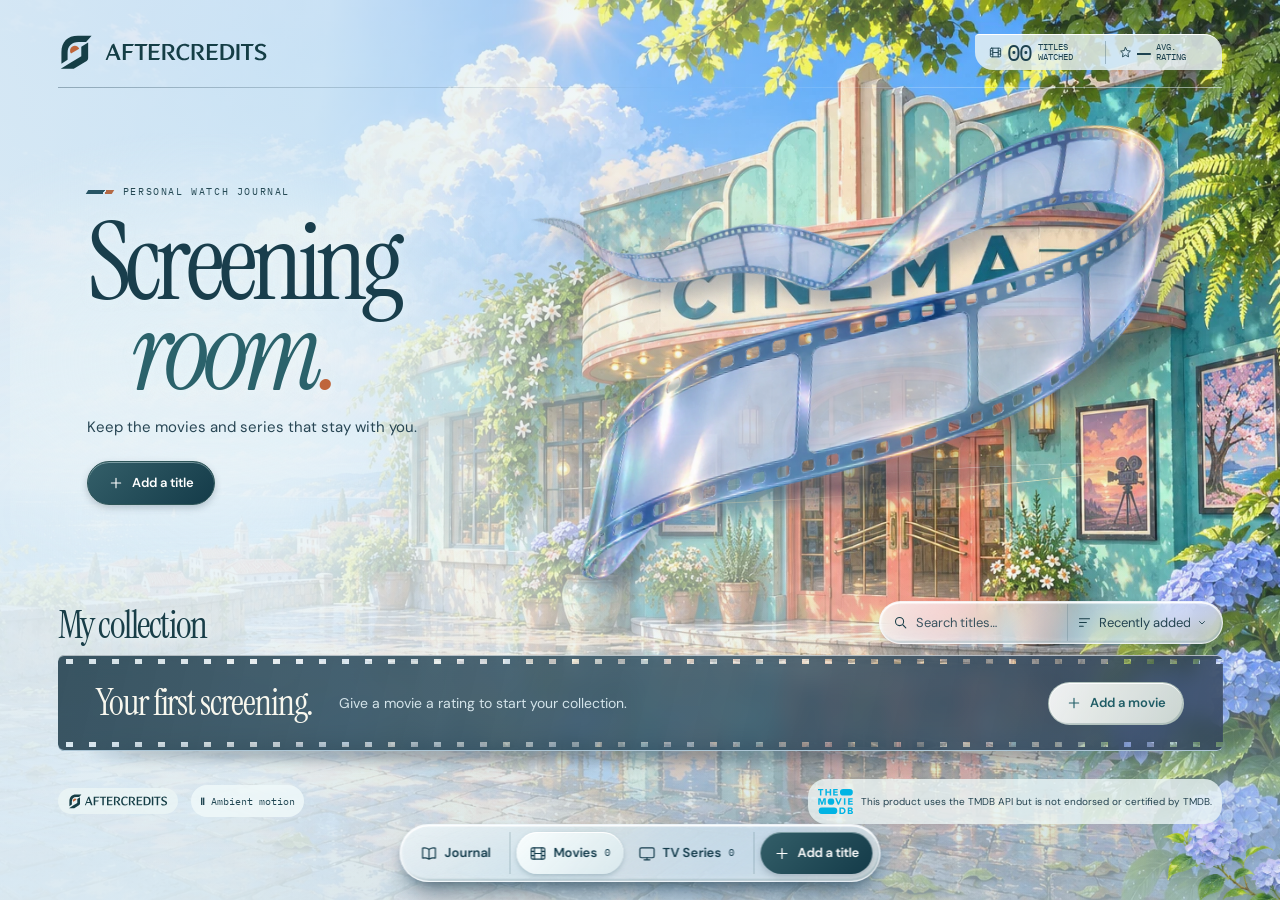
==== commit 162291c4: "Choreograph the screening room with interruptible spatial motion" ====
--- a/index.html
+++ b/index.html
@@ -23,7 +23,8 @@
     <link rel="stylesheet" href="./css/street.css" />
     <link rel="stylesheet" href="./css/exhibition.css" />
     <link rel="stylesheet" href="./css/dialogs.css" />
-    <script defer src="./assets/vendor/gsap.min.js"></script>
+    <link rel="modulepreload" href="./js/motion.js" />
+    <link rel="modulepreload" href="./js/views.js" />
     <script type="module" src="./js/app.js"></script>
   </head>
   <body>
@@ -160,7 +161,7 @@
           <p class="sr-only" id="stage-status" role="status" aria-atomic="true"></p>
           <div class="stage-light" aria-hidden="true"></div>
           <div class="stage-space">
-            <div class="ribbon" aria-hidden="true"></div>
+            <div class="ribbon" aria-hidden="true" hidden></div>
             <button type="button" class="mount" data-slot="left" data-step="-1" hidden></button>
             <button
               type="button"
@@ -230,6 +231,7 @@
       <a class="footer-brand" href="#opening" aria-label="Aftercredits home">
         <img src="./assets/brand/aftercredits.svg" width="368" height="56" alt="" />
       </a>
+      <button id="ambient-control" type="button" aria-pressed="true" hidden>Ambient motion</button>
       <div class="attribution">
         <a href="https://www.themoviedb.org/" aria-label="The Movie Database"
           ><img src="./assets/tmdb.svg" alt="TMDB" width="44" height="25"
--- a/css/site.css
+++ b/css/site.css
@@ -50,6 +50,12 @@
   --smoke: #173c43;
   --etch: #365b5d38;
   --bevel: inset 0 1px 0 #ffffffeb, inset 1px 0 0 #ffffff70, inset -1px -1px 0 #56767645;
+  --motion-tap: 155ms;
+  --motion-shift: 265ms;
+  --motion-travel: 435ms;
+  --motion-projection: 560ms;
+  --motion-beat: 27ms;
+  --ease-return: cubic-bezier(0.38, 0.02, 0.34, 1);
   --ease-out: cubic-bezier(0.22, 1, 0.36, 1);
   --quick: 180ms;
   --accent-dark: #174952;
@@ -161,7 +167,7 @@
   justify-content: center;
   border-radius: 8px;
   transition:
-    transform 0.22s,
+    transform var(--motion-tap) var(--ease-out),
     background 0.22s,
     box-shadow 0.22s;
 }
@@ -239,7 +245,7 @@
   object-fit: cover;
   width: 100%;
   height: 100%;
-  transition: transform 0.45s;
+  transition: transform var(--motion-travel) var(--ease-out);
 }
 .notice,
 .error {
--- a/css/street.css
+++ b/css/street.css
@@ -38,17 +38,7 @@
 }
 .sea-mist {
   background: radial-gradient(ellipse at 17% 57%, #ffffff7a, transparent 49%);
-  animation: mist-settle 4s var(--ease-out) both;
-}
-@keyframes mist-settle {
-  from {
-    opacity: 0.9;
-    transform: translateX(-1.5%);
-  }
-  to {
-    opacity: 0.42;
-    transform: translateX(0.7%);
-  }
+  opacity: 0.56;
 }
 .rain-light i {
   position: absolute;
@@ -58,28 +48,32 @@
   height: 31px;
   background: linear-gradient(transparent, #ffffffe6);
   opacity: 0;
-  animation: rain-pass 1.7s ease-out 0.8s 2;
+  animation: rain-pass 10s linear infinite;
 }
 .rain-light i:nth-child(2) {
   top: 13%;
   left: 78%;
-  animation-delay: 1.7s;
+  animation-delay: -5.6s;
 }
 .rain-light i:nth-child(3) {
   top: 32%;
   left: 62%;
-  animation-delay: 2.2s;
+  animation-delay: -3.1s;
 }
 @keyframes rain-pass {
-  0% {
-    opacity: 0;
-    transform: translate(0, 0) rotate(12deg);
-  }
-  27% {
-    opacity: 0.75;
-  }
+  0%,
+  9%,
   100% {
     opacity: 0;
+  }
+  0% {
+    transform: translate(0, 0) rotate(12deg);
+  }
+  3% {
+    opacity: 0.52;
+  }
+  9%,
+  100% {
     transform: translate(-16px, 78px) rotate(12deg);
   }
 }
@@ -93,14 +87,77 @@
   bottom: -3vw;
   filter: drop-shadow(0 3px 4px #295b5926);
   transform-origin: bottom right;
-  animation: leaf-settle 3s ease-out both;
-}
-@keyframes leaf-settle {
+}
+
+/* Only small layers keep moving after the one-shot camera opening. */
+.sea-mist::after {
+  content: '';
+  position: absolute;
+  inset: 49% 19% 14% 9%;
+  background: radial-gradient(ellipse, #f4fdff9c, transparent 66%);
+  animation: mist-drift 17s ease-in-out infinite alternate;
+}
+@keyframes mist-drift {
   from {
-    transform: translate(5px, 2px) rotate(2deg);
+    transform: translateX(-3%);
+    opacity: 0.3;
   }
   to {
-    transform: none;
+    transform: translateX(4%);
+    opacity: 0.72;
+  }
+}
+@media (min-width: 701px) {
+  .near-flowers {
+    animation: leaf-breeze 13s ease-in-out infinite alternate;
+  }
+  @keyframes leaf-breeze {
+    from {
+      transform: rotate(-0.5deg);
+    }
+    to {
+      transform: translateY(-1px) rotate(0.65deg);
+    }
+  }
+}
+@media (max-width: 700px) {
+  .rain-light i:nth-child(3) {
+    display: none;
+  }
+}
+:root:is(:not([data-atmosphere]), [data-still]) .rain-light i,
+:root:is(:not([data-atmosphere]), [data-still]) .sea-mist::after,
+:root:is(:not([data-atmosphere]), [data-still]) .near-flowers {
+  animation-play-state: paused;
+}
+#ambient-control {
+  margin-inline-end: auto;
+  scroll-margin-block-end: 92px;
+  display: inline-flex;
+  align-items: center;
+  gap: 6px;
+  padding: 6px 9px;
+  min-height: 32px;
+  border-radius: 16px;
+  color: #214753;
+  background: #eff8f9d9;
+  font: 10px var(--mono);
+  white-space: nowrap;
+}
+#ambient-control::before {
+  content: 'Ⅱ';
+  font-weight: 700;
+}
+#ambient-control[aria-pressed='false']::before {
+  content: '▷';
+}
+#ambient-control:disabled {
+  opacity: 0.8;
+}
+@media (max-width: 620px) {
+  .footer {
+    flex-wrap: wrap;
+    row-gap: 5px;
   }
 }
 @media (prefers-reduced-motion: no-preference) {
@@ -311,7 +368,19 @@
 .section-tabs button span {
   font: 10px/1.2 var(--mono);
 }
-.section-tabs [aria-pressed='true'] {
+.section-tabs button {
+  position: relative;
+  isolation: isolate;
+}
+.tab-lens {
+  position: absolute;
+  pointer-events: none;
+  inset: 0;
+  border-radius: inherit;
+  z-index: -1;
+}
+.section-tabs [aria-pressed='true']:not(:has(.tab-lens)),
+.tab-lens {
   background: linear-gradient(135deg, #fbffffea, #dcecefbb);
   box-shadow:
     inset 0 1px white,
@@ -1053,3 +1122,53 @@
     -webkit-backdrop-filter: none;
   }
 }
+
+.departing-frame {
+  position: fixed;
+  pointer-events: none;
+  z-index: 2;
+  list-style: none;
+}
+.stage-space .departing-print {
+  pointer-events: none;
+}
+.dock button,
+.shuttle button,
+.strip-controls button,
+.match {
+  transition: scale var(--motion-tap) var(--ease-out);
+}
+:is(.dock, .shuttle, .strip-controls) button:enabled:active,
+.match:enabled:active {
+  scale: 0.965;
+}
+@media (hover: hover) and (pointer: fine) {
+  .dock,
+  .toolbar {
+    isolation: isolate;
+  }
+  :is(.dock, .toolbar)::after {
+    content: '';
+    pointer-events: none;
+    position: absolute;
+    inset: 1px;
+    border-radius: inherit;
+    opacity: 0;
+    background: radial-gradient(ellipse 62px 12px at 50% 0, #ffffffbf, transparent);
+    background-position: var(--glint, 0px) 0;
+    background-repeat: no-repeat;
+    transition: opacity var(--motion-tap);
+  }
+  .toolbar {
+    position: relative;
+  }
+  :is(.dock, .toolbar):is(:hover, :focus-within)::after {
+    opacity: 0.86;
+  }
+}
+
+body:has(dialog[open]) .rain-light i,
+body:has(dialog[open]) .sea-mist::after,
+body:has(dialog[open]) .near-flowers {
+  animation-play-state: paused;
+}
--- a/css/exhibition.css
+++ b/css/exhibition.css
@@ -60,6 +60,8 @@
   flex: 0 0 clamp(190px, 17.2vw, 265px);
   min-width: 0;
   scroll-snap-align: start;
+  content-visibility: auto;
+  contain-intrinsic-block-size: auto 84px;
   display: grid;
   grid-template-rows: 1fr auto;
   padding: 6px 10px;
--- a/css/dialogs.css
+++ b/css/dialogs.css
@@ -332,23 +332,6 @@
 #matches .match:hover .artwork,
 #matches .match:focus-visible .artwork {
   outline: 2px solid #518496;
-}
-@media (prefers-reduced-motion: no-preference) {
-  #matches .match {
-    animation: mount-result 0.26s var(--ease-out) both;
-  }
-  #matches .match:nth-child(2) {
-    animation-delay: 25ms;
-  }
-  #matches .match:nth-child(3) {
-    animation-delay: 45ms;
-  }
-  @keyframes mount-result {
-    from {
-      opacity: 0.45;
-      transform: perspective(650px) translateY(8px) rotateX(-4deg);
-    }
-  }
 }
 .rating-bay {
   padding: 16px;
@@ -1101,3 +1084,29 @@
     background: var(--solid);
   }
 }
+
+@property --sweep {
+  syntax: '<angle>';
+  initial-value: 180deg;
+  inherits: true;
+}
+.score-ring::before {
+  transition: --sweep var(--motion-tap) var(--ease-out);
+}
+.meter[data-high] .score-ring::before {
+  filter: drop-shadow(0 0 2px #ffd59599);
+}
+@media (prefers-reduced-motion: no-preference) {
+  .detail-hero img[data-loaded],
+  .picked-backdrop[data-loaded] {
+    animation: develop-image var(--motion-travel) var(--ease-out) backwards;
+  }
+  @keyframes develop-image {
+    from {
+      opacity: 0.08;
+    }
+    to {
+      opacity: 1;
+    }
+  }
+}
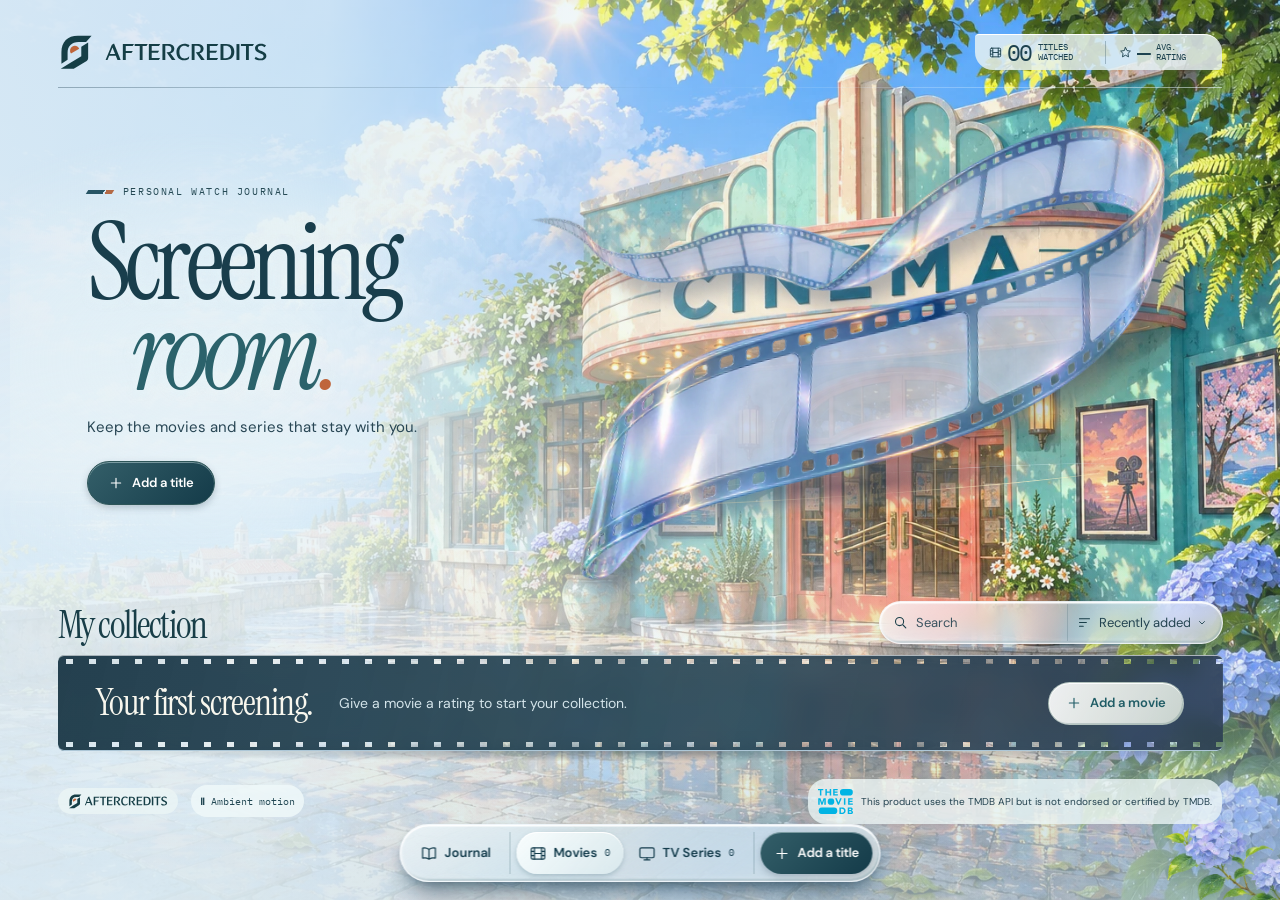
==== commit 3acc418d: "Finish the screening room for small collections and short viewports" ====
--- a/index.html
+++ b/index.html
@@ -2,7 +2,10 @@
 <html lang="en">
   <head>
     <meta charset="utf-8" />
-    <meta name="viewport" content="width=device-width, initial-scale=1" />
+    <meta
+      name="viewport"
+      content="width=device-width, initial-scale=1, interactive-widget=resizes-content"
+    />
     <meta name="theme-color" content="#eaf3fa" />
     <meta
       name="description"
@@ -70,7 +73,11 @@
       <picture class="plaza"
         ><source
           media="(max-width:700px) and (orientation:portrait)"
-          srcset="./assets/images/street/plaza-portrait.webp" />
+          sizes="max(100vw, 66.67vh)"
+          srcset="
+            ./assets/images/street/plaza-portrait-compact.webp 600w,
+            ./assets/images/street/plaza-portrait.webp         850w
+          " />
         <img
           fetchpriority="high"
           src="./assets/images/street/plaza.webp"
@@ -206,7 +213,7 @@
                 type="search"
                 id="query"
                 aria-label="Search collection by title"
-                placeholder="Search titles…"
+                placeholder="Search"
                 maxlength="300"
             /></label>
             <label class="sort"
--- a/css/street.css
+++ b/css/street.css
@@ -325,7 +325,11 @@
   max-width: 52px;
   text-transform: uppercase;
 }
+body:has(#editor[open], #confirm[open]) .dock {
+  opacity: 0.12;
+}
 .dock {
+  transition: opacity var(--motion-tap) var(--ease-out);
   position: fixed;
   z-index: 6;
   left: 50%;
@@ -589,15 +593,19 @@
     inset -1px -1px 3px #15384c80;
   background: linear-gradient(123deg, #edfbff38, transparent 31% 78%, #f8fffa33);
 }
+.stage-space[data-pair] {
+  --pair-offset: calc(-0.38 * var(--separation));
+}
 .mount[data-slot='left'] {
   transform: translate3d(calc(-1 * var(--separation)), -7px, -120px) rotateY(30deg) rotateZ(-8deg)
     scale(0.87);
 }
 .mount[data-slot='right'] {
-  transform: translate3d(var(--separation), -9px, -110px) rotateY(-28deg) rotateZ(8deg) scale(0.89);
+  transform: translate3d(calc(var(--separation) + var(--pair-offset, 0px)), -9px, -110px)
+    rotateY(-28deg) rotateZ(8deg) scale(0.89);
 }
 .mount[data-slot='center'] {
-  transform: translate3d(0, 0, 23px) rotateY(-7deg) rotateZ(-2deg);
+  transform: translate3d(var(--pair-offset, 0px), 0, 23px) rotateY(-7deg) rotateZ(-2deg);
 }
 @media (hover: hover) {
   .mount:hover::after {
@@ -724,6 +732,10 @@
   pointer-events: none;
 }
 .gallery {
+  --frame-width: clamp(190px, 17.2vw, 265px);
+  /* Empty states and storage notices use the full available width. */
+  --strip-length: calc(18px + var(--frames) * var(--frame-width));
+  inline-size: min(100%, var(--strip-length, 100%));
   position: relative;
   isolation: isolate;
   color: #f8f7ee;
@@ -754,9 +766,7 @@
   left: 3%;
   width: 94%;
   height: 18px;
-  background: #152f4166;
-  border-radius: 50%;
-  filter: blur(7px);
+  background: radial-gradient(ellipse, #152f415c, transparent 72%);
 }
 .movie-list {
   margin: 0;
@@ -1099,7 +1109,7 @@
 }
 @supports ((backdrop-filter: blur(1px)) or (-webkit-backdrop-filter: blur(1px))) {
   .gallery::before {
-    background: linear-gradient(103deg, #193746d6, #24475bc0 54%, #32435bd6);
+    background: linear-gradient(103deg, #163342ed, #1f3f50da 54%, #2a3b51df);
     -webkit-backdrop-filter: blur(10px) saturate(1.18);
     backdrop-filter: blur(10px) saturate(1.18);
   }
@@ -1172,3 +1182,34 @@
 body:has(dialog[open]) .near-flowers {
   animation-play-state: paused;
 }
+
+@media (max-width: 620px) and (max-resolution: 1.5dppx),
+  (max-width: 420px) and (max-resolution: 2dppx) {
+  .ribbon {
+    background-image: url(../assets/images/street/glass-film-compact.webp);
+  }
+}
+@media (pointer: coarse) {
+  .shuttle button,
+  .strip-controls button,
+  .actions .icon-button {
+    min-width: 44px;
+    min-height: 44px;
+  }
+  .shuttle .icon,
+  .strip-controls .icon {
+    width: 16px;
+    height: 16px;
+  }
+  .toolbar :is(input, select) {
+    min-height: 44px;
+  }
+}
+@media (max-width: 365px) {
+  .toolbar {
+    gap: 6px;
+  }
+  .sort {
+    padding-left: 7px;
+  }
+}
--- a/css/exhibition.css
+++ b/css/exhibition.css
@@ -57,21 +57,23 @@
    posters on the stage receive perspective transforms. */
 .poster-card {
   position: relative;
-  flex: 0 0 clamp(190px, 17.2vw, 265px);
+  flex: 0 0 var(--frame-width);
   min-width: 0;
   scroll-snap-align: start;
-  content-visibility: auto;
-  contain-intrinsic-block-size: auto 84px;
   display: grid;
   grid-template-rows: 1fr auto;
   padding: 6px 10px;
   border-left: 1px solid #c1dce447;
 }
+.movie-list[data-long] > .poster-card {
+  content-visibility: auto;
+  contain-intrinsic-block-size: auto 84px;
+}
 .poster-card:first-child {
   border-left: 0;
 }
 .poster-card[data-current] {
-  background: linear-gradient(115deg, #d3f6ff27, #eee4d40d);
+  background: linear-gradient(115deg, #c8e9f31a, #eee4d40d);
   box-shadow: inset 0 -2px #edbe85;
 }
 .open-card {
@@ -88,6 +90,7 @@
   border-radius: 4px;
 }
 .open-card > .artwork {
+  grid-area: 1 / 1;
   width: 100%;
   aspect-ratio: 2/3;
   border-radius: 3px;
@@ -108,14 +111,20 @@
   inset: 2px;
 }
 .print-label {
+  grid-area: 1 / 2;
+  display: flex;
+  flex-direction: column;
   padding: 0 0 31px;
+}
+.print-label .poster-caption {
+  order: -1;
 }
 .poster-caption,
 .date-prefix {
-  font: 9px/1.3 var(--mono);
+  font: 10px/1.3 var(--mono);
   text-transform: uppercase;
   letter-spacing: 0.04em;
-  color: #d0e3e9;
+  color: #e8f3f5;
 }
 .poster-card h3 {
   font: 400 clamp(19px, 1.55vw, 26px)/1.02 var(--serif);
@@ -138,7 +147,8 @@
   border-radius: 3px;
   background: #152f40ed;
   color: #fff6db;
-  font: 9px var(--mono);
+  font: 10px/1.2 var(--mono);
+  font-variant-numeric: tabular-nums;
 }
 .score-badge .icon {
   width: 9px;
@@ -157,8 +167,8 @@
   pointer-events: none;
 }
 .added-date {
-  font: 9px/1.25 var(--mono);
-  color: #d0e3e9;
+  font: 10px/1.25 var(--mono);
+  color: #e8f3f5;
 }
 .date-prefix {
   display: none;
@@ -181,8 +191,8 @@
   height: 13px;
 }
 @media (pointer: coarse) {
-  .poster-card {
-    flex-basis: 222px;
+  .gallery {
+    --frame-width: 222px;
   }
   .actions .icon-button {
     width: 38px;
--- a/css/dialogs.css
+++ b/css/dialogs.css
@@ -1085,6 +1085,99 @@
   }
 }
 
+/* Anchor the command row inside the usable viewport. In a short window only the
+   catalog and score scroll, so a long list cannot displace Save or Cancel. */
+#editor[data-tight] {
+  --sheet-bottom: max(5px, env(safe-area-inset-bottom));
+  max-height: calc(
+    var(--usable-height, 100dvh) - var(--sheet-bottom) - max(5px, env(safe-area-inset-top))
+  );
+  margin-bottom: calc(var(--keyboard-inset, 0px) + var(--sheet-bottom));
+  overflow: hidden;
+}
+#editor[data-tight] #movie-form {
+  display: flex;
+  flex-direction: column;
+  max-height: inherit;
+}
+#editor[data-tight] .editor-body {
+  min-height: 0;
+  overflow: auto;
+  overscroll-behavior: contain;
+  align-items: start;
+  padding: 3px;
+  margin: -3px;
+  scrollbar-width: thin;
+}
+#editor[data-tight] .rating-bay {
+  align-self: start;
+}
+#editor[data-tight] #matches {
+  max-height: none;
+  overflow: visible;
+}
+#editor[data-tight] .editor-foot {
+  flex: none;
+}
+#editor[data-tight] .sheet-actions {
+  box-shadow:
+    inset 0 1px #fff,
+    0 2px 8px #19374638;
+}
+@media (pointer: coarse) {
+  #editor .sheet-actions button,
+  .sheet-head .media-selector span {
+    min-height: 44px;
+  }
+}
+/* With a keyboard up, the title and year need to fit beside the print. */
+#editor[data-short] .sheet-head {
+  display: flex;
+  align-items: center;
+  gap: 5px;
+  padding-bottom: 5px;
+  margin-bottom: 0;
+}
+#editor[data-short] .sheet-head h2 {
+  font-size: clamp(26px, 4vw, 39px);
+}
+#editor[data-short] .media-selector span {
+  padding-inline: 7px;
+}
+#editor[data-short] .mode-switch,
+#editor[data-short] .help {
+  margin-block: 3px;
+}
+#editor[data-short] .field-label {
+  margin-bottom: 4px;
+}
+#editor[data-short] #matches {
+  grid-template-columns: repeat(auto-fit, minmax(min(100%, 190px), 1fr));
+  gap: 3px 8px;
+  margin-top: 4px;
+}
+#editor[data-short] #matches .match {
+  display: grid;
+  grid-template-columns: 35px minmax(0, 1fr) auto;
+  align-items: center;
+  gap: 9px;
+  padding: 4px 5px;
+  border-bottom: 1px solid var(--hairline);
+  border-radius: 5px;
+}
+#editor[data-short] #matches .match > .icon {
+  position: static;
+  width: 17px;
+  height: 17px;
+}
+#editor[data-short] #matches .match-info strong {
+  font-size: 19px;
+}
+@media (max-width: 430px) {
+  #editor[data-short] .media-selector .icon {
+    display: none;
+  }
+}
 @property --sweep {
   syntax: '<angle>';
   initial-value: 180deg;
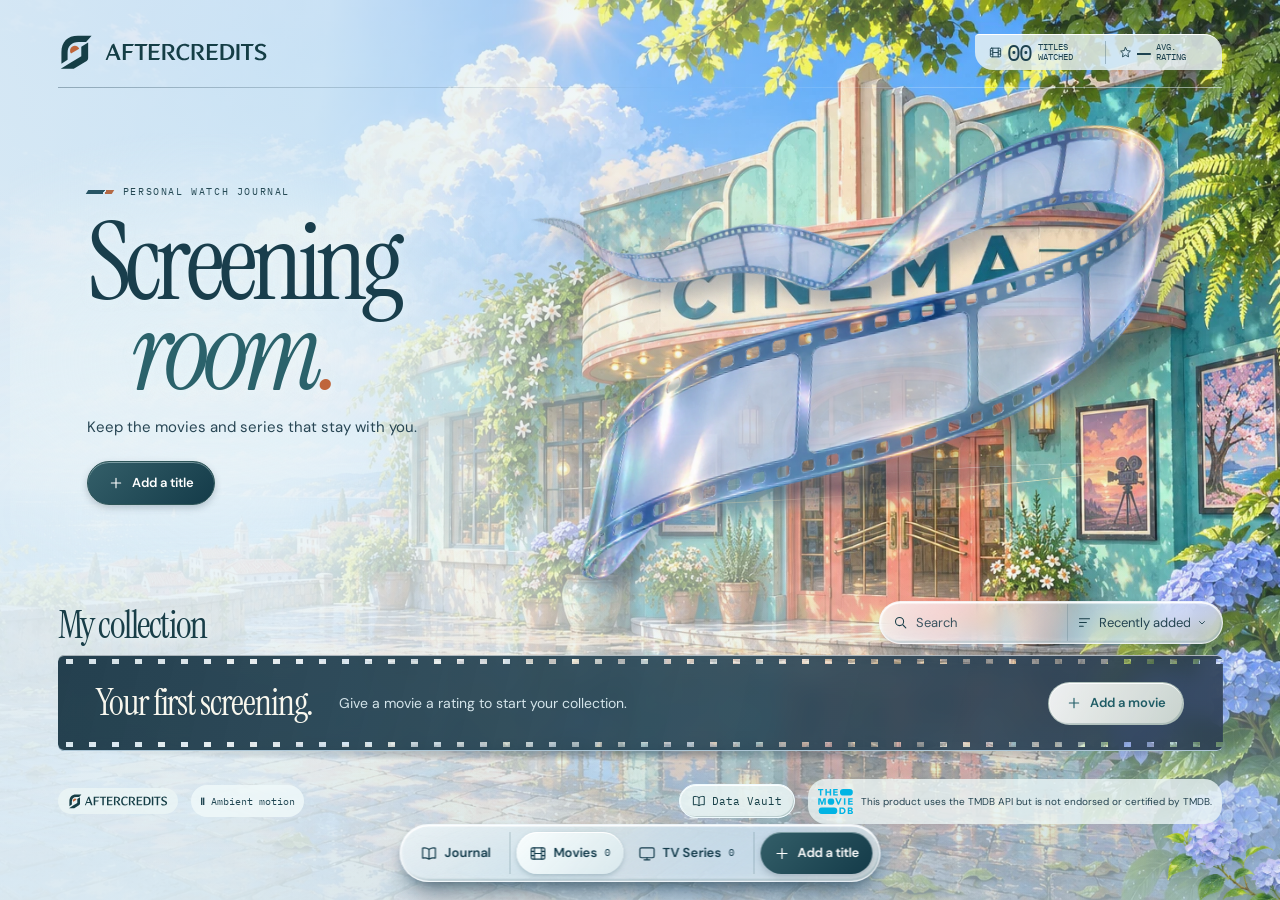
==== commit 456fbf63: "Add a local Data Vault with validated backup, merge and recovery" ====
--- a/index.html
+++ b/index.html
@@ -26,6 +26,7 @@
     <link rel="stylesheet" href="./css/street.css" />
     <link rel="stylesheet" href="./css/exhibition.css" />
     <link rel="stylesheet" href="./css/dialogs.css" />
+    <link rel="stylesheet" href="./css/vault.css" />
     <link rel="modulepreload" href="./js/motion.js" />
     <link rel="modulepreload" href="./js/views.js" />
     <script type="module" src="./js/app.js"></script>
@@ -239,6 +240,9 @@
         <img src="./assets/brand/aftercredits.svg" width="368" height="56" alt="" />
       </a>
       <button id="ambient-control" type="button" aria-pressed="true" hidden>Ambient motion</button>
+      <button id="vault-open" type="button" aria-haspopup="dialog" aria-controls="vault">
+        <svg class="icon" aria-hidden="true"><use href="#journal" /></svg> Data Vault
+      </button>
       <div class="attribution">
         <a href="https://www.themoviedb.org/" aria-label="The Movie Database"
           ><img src="./assets/tmdb.svg" alt="TMDB" width="44" height="25"
@@ -429,6 +433,79 @@
         </div>
       </article>
     </dialog>
+    <dialog id="vault" class="pane glass-sheet" aria-labelledby="vault-title">
+      <template id="vault-content">
+        <div class="vault-head">
+          <h2 id="vault-title">Data Vault</h2>
+          <button type="button" class="icon-button close-button" id="vault-close" aria-label="Close Data Vault">
+            <svg class="icon" aria-hidden="true"><use href="#x" /></svg>
+          </button>
+        </div>
+        <div class="vault-layout">
+          <aside class="vault-ledger" aria-label="Collection overview">
+            <h3>Your archive</h3>
+            <dl class="vault-counts"><div><dt>Movies</dt><dd id="vault-movies">0</dd></div><div><dt>Series</dt><dd id="vault-series">0</dd></div></dl>
+            <dl class="vault-facts">
+              <div><dt>Browser storage</dt><dd id="vault-local"></dd></div>
+              <div><dt>Last JSON export</dt><dd id="vault-last"></dd></div>
+              <div><dt>Recovery history</dt><dd id="vault-history-count"></dd></div>
+            </dl>
+            <p>Clearing site data removes this journal and its recovery history. Cloud sync is unavailable.</p>
+          </aside>
+          <div class="vault-work">
+            <div class="vault-nav" role="group" aria-label="Data Vault tools">
+              <button type="button" data-vault-tab="export" aria-controls="vault-export">Export</button>
+              <button type="button" data-vault-tab="import" aria-controls="vault-import">Import</button>
+              <button type="button" data-vault-tab="recovery" aria-controls="vault-recovery">Recovery</button>
+            </div>
+            <section id="vault-export">
+              <h3>Take your collection with you.</h3>
+              <p>A JSON backup includes your titles, personal ratings, dates and full saved metadata. Artwork travels as poster and backdrop paths. Image files require a connection.</p>
+              <button type="button" class="button primary" id="vault-json">Download JSON backup</button>
+              <div class="vault-rule"><h4>Spreadsheet export</h4>
+                <p>Use CSV to explore ratings and genres in a spreadsheet. Use JSON to restore the full collection.</p>
+                <button type="button" class="button secondary" id="vault-csv">Download CSV</button>
+              </div>
+            </section>
+            <section id="vault-import" hidden>
+              <h3>Bring in a backup.</h3>
+              <p>Choose an AFTERCREDITS JSON file to review its titles and compare it with this browser. Maximum 16 MiB.</p>
+              <label class="button secondary vault-file">Choose JSON file<input type="file" accept=".json,application/json" id="vault-file" /></label>
+            </section>
+            <section id="vault-recovery" hidden><h3>Local recovery</h3>
+              <p>Up to three snapshots are kept in this browser before imports and recoveries. Download a JSON backup to keep a copy outside this browser.</p>
+              <div id="vault-history"></div>
+            </section>
+            <section id="vault-preview" class="vault-rule" aria-labelledby="vault-preview-title" hidden>
+              <h3 id="vault-preview-title" tabindex="-1">Import preview</h3>
+              <p id="vault-source"></p><dl class="vault-summary" id="vault-summary"></dl>
+              <div id="vault-errors" class="vault-warning" hidden></div>
+              <div id="vault-options">
+                <fieldset class="vault-modes"><legend>Import mode</legend>
+                  <label><input type="radio" name="vault-mode" value="merge" checked /> Merge</label>
+                  <label><input type="radio" name="vault-mode" value="restore" /> Restore</label>
+                </fieldset>
+                <p id="vault-mode-note"></p>
+                <div id="vault-conflicts"></div>
+                <div id="vault-protect" class="vault-warning" hidden>
+                  <strong>Replace this collection</strong>
+                  <p>Every current title and rating will be replaced by the previewed archive. Download the current collection first.</p>
+                  <button type="button" class="button secondary" id="vault-copy">Download recovery JSON</button>
+                  <label><input type="checkbox" id="vault-consent" disabled /> I have my recovery file and want to replace this collection.</label>
+                </div>
+                <button type="button" class="button primary" id="vault-apply">Confirm merge</button>
+              </div>
+              <button type="button" id="vault-cancel" class="text-button">Cancel preview</button>
+            </section>
+            <div class="vault-reminder" id="vault-reminder" hidden>
+              <span>Several titles have changed. Generate a fresh JSON backup.</span>
+              <button type="button" id="vault-dismiss" class="text-button">Dismiss reminder</button>
+            </div>
+            <p id="vault-message" role="status" aria-atomic="true"></p>
+          </div>
+        </div>
+      </template>
+    </dialog>
     <div id="toast" role="status"></div>
     <noscript><p class="wrap">Enable JavaScript to add and manage your watch journal.</p></noscript>
   </body>
--- a/css/vault.css
+++ b/css/vault.css
@@ -0,0 +1,319 @@
+#vault-open {
+  display: inline-flex;
+  align-items: center;
+  gap: 6px;
+  min-height: 34px;
+  padding: 6px 12px;
+  border: 1px solid #effbff;
+  border-radius: 20px;
+  background: #e6f2f2ea;
+  color: var(--brand-ink);
+  font: 11px var(--mono);
+  box-shadow: var(--bevel);
+}
+#vault-open {
+  scroll-margin-block-end: 92px;
+}
+#vault-open .icon {
+  width: 14px;
+  height: 14px;
+}
+#vault-open[data-due]::after {
+  content: '';
+  width: 7px;
+  height: 7px;
+  background: #a44f29;
+  border-radius: 50%;
+}
+#vault {
+  --wash: #e5f0f1eb;
+  width: min(850px, calc(100% - 28px));
+  margin: auto;
+  padding: clamp(17px, 3vw, 32px);
+  overflow-wrap: anywhere;
+}
+#vault[open] {
+  display: flex;
+  flex-direction: column;
+}
+#vault .vault-head {
+  flex: none;
+}
+#vault .vault-layout {
+  overflow-y: auto;
+  overscroll-behavior: contain;
+  scrollbar-width: thin;
+  padding: 4px;
+  margin: -4px;
+}
+#vault:has(#vault-preview:not([hidden])) #vault-import > :is(h3, p) {
+  display: none;
+}
+#vault::backdrop {
+  background: #193a4c62;
+}
+.vault-head {
+  display: flex;
+  justify-content: space-between;
+  align-items: center;
+  margin-bottom: 19px;
+}
+.vault-head h2 {
+  margin: 0;
+}
+.vault-layout {
+  display: grid;
+  grid-template-columns: minmax(185px, 0.76fr) minmax(0, 1.4fr);
+  gap: clamp(16px, 3vw, 30px);
+  align-items: start;
+}
+.vault-ledger {
+  color: #f6f7ef;
+  background: linear-gradient(140deg, #294e5af5, #173d48f2 78%, #344d54f2);
+  border: 1px solid #a1bbc3;
+  border-radius: 16px 5px 16px 5px;
+  box-shadow:
+    inset 0 1px #bde1e56b,
+    0 6px 17px #153e4626;
+  padding: clamp(15px, 2vw, 23px);
+}
+#vault h3 {
+  font: 400 clamp(26px, 3.2vw, 36px)/1.08 var(--serif);
+  margin: 0 0 10px;
+}
+#vault h4 {
+  font:
+    600 15px/1.4 'DM Sans',
+    sans-serif;
+  margin: 0;
+}
+#vault p {
+  margin: 8px 0 15px;
+  font-size: 14px;
+  line-height: 1.5;
+}
+#vault dl {
+  margin: 0;
+}
+#vault dd {
+  margin: 0;
+}
+.vault-counts {
+  display: flex;
+  gap: 23px;
+  border-block-end: 1px solid #c9e2df52;
+  padding-block: 10px 16px;
+}
+.vault-counts div {
+  display: flex;
+  flex-direction: column-reverse;
+}
+.vault-counts dt,
+.vault-facts dt,
+.vault-summary dt {
+  font: 10px/1.4 var(--mono);
+  letter-spacing: 0.035em;
+}
+.vault-counts dd {
+  font: 42px/1 var(--serif);
+  font-variant-numeric: lining-nums tabular-nums;
+}
+.vault-facts {
+  display: grid;
+  gap: 12px;
+  padding-block: 17px;
+}
+.vault-facts dt {
+  color: #c0d8dc;
+}
+.vault-facts dd {
+  font-size: 14px;
+}
+#vault .vault-ledger p {
+  border-top: 1px solid #c9e2df52;
+  padding-top: 13px;
+  margin: 0;
+  font-size: 12px;
+  color: #deebec;
+}
+.vault-nav {
+  display: flex;
+  gap: 2px;
+  border-bottom: 1px solid var(--etch);
+  margin-bottom: 20px;
+}
+.vault-nav button {
+  background: transparent;
+  min-height: 42px;
+  padding: 4px 12px;
+  color: #3e5c66;
+}
+.vault-nav [aria-pressed='true'] {
+  color: var(--brand-ink);
+  font-weight: 700;
+  box-shadow: inset 0 -2px var(--brand-light);
+}
+.vault-rule {
+  padding-top: 15px;
+  margin-top: 18px;
+  border-top: 1px solid var(--etch);
+}
+.vault-work .button {
+  min-height: 42px;
+}
+.vault-file {
+  position: relative;
+  display: inline-flex;
+  cursor: pointer;
+  overflow: hidden;
+}
+.vault-file input {
+  position: absolute;
+  inset: 0;
+  width: 100%;
+  opacity: 0;
+  cursor: pointer;
+}
+.vault-file:focus-within {
+  outline: 3px solid #554587;
+  outline-offset: 3px;
+}
+.vault-modes {
+  display: flex;
+  gap: 12px;
+  border: 0;
+  padding: 0;
+  margin: 14px 0 0;
+}
+.vault-modes legend {
+  font-weight: 600;
+  font-size: 13px;
+}
+#vault input {
+  accent-color: #255762;
+}
+.vault-modes label,
+.vault-warning label,
+.vault-conflict label {
+  display: flex;
+  align-items: center;
+  gap: 7px;
+  min-height: 42px;
+  cursor: pointer;
+  font-size: 14px;
+}
+.vault-summary {
+  display: grid;
+  grid-template-columns: repeat(auto-fit, minmax(78px, 1fr));
+  gap: 9px;
+}
+.vault-summary div {
+  border-top: 1px solid var(--etch);
+  padding-top: 4px;
+}
+.vault-summary dd {
+  font-size: 18px;
+  font-variant-numeric: tabular-nums;
+}
+.vault-warning,
+.vault-reminder {
+  background: #fff2de;
+  color: #623d29;
+  border-left: 3px solid #a95e37;
+  padding: 10px 13px;
+  margin: 12px 0;
+}
+#vault .vault-warning p {
+  margin: 3px 0 8px;
+}
+.vault-conflict {
+  padding: 9px 0;
+  border-top: 1px solid var(--etch);
+  font-size: 13px;
+}
+.vault-conflict summary {
+  cursor: pointer;
+}
+.vault-conflict pre {
+  white-space: pre-wrap;
+  max-height: 180px;
+  overflow: auto;
+  font: 11px/1.45 var(--mono);
+}
+.vault-reminder {
+  font-size: 13px;
+}
+.vault-reminder button {
+  display: block;
+}
+#vault-history button {
+  display: block;
+  margin: 7px 0;
+  text-align: left;
+}
+#vault-message:empty {
+  margin: 0;
+}
+#vault-message:not(:empty) {
+  padding: 8px 10px;
+  background: #e4f3ee;
+  border-left: 2px solid var(--accent);
+}
+#vault-message[data-error] {
+  color: #662d25;
+  background: #fff0e8;
+}
+@media (max-width: 620px) {
+  #vault {
+    width: calc(100% - 10px);
+    max-height: calc(100dvh - max(14px, env(safe-area-inset-bottom)));
+  }
+  .vault-layout {
+    grid-template-columns: 1fr;
+  }
+  .vault-head {
+    margin-bottom: 10px;
+  }
+  .vault-ledger {
+    padding: 12px 15px;
+    display: grid;
+    grid-template-columns: 1fr auto;
+    align-items: center;
+    gap: 4px 8px;
+  }
+  #vault .vault-ledger h3 {
+    font-size: 25px;
+    margin: 0;
+  }
+  .vault-counts {
+    border: 0;
+    padding: 0;
+    gap: 12px;
+  }
+  .vault-counts dd {
+    font-size: 28px;
+  }
+  .vault-facts {
+    grid-column: 1/-1;
+    grid-template-columns: repeat(3, minmax(0, 1fr));
+    gap: 8px;
+    padding: 8px 0;
+  }
+  .vault-facts dd {
+    font-size: 12px;
+  }
+  #vault .vault-ledger p {
+    grid-column: 1/-1;
+    padding-top: 7px;
+  }
+  .vault-nav {
+    margin-bottom: 12px;
+  }
+}
+@media (pointer: coarse) {
+  #vault-open,
+  #vault button,
+  .vault-file {
+    min-height: 44px;
+  }
+}
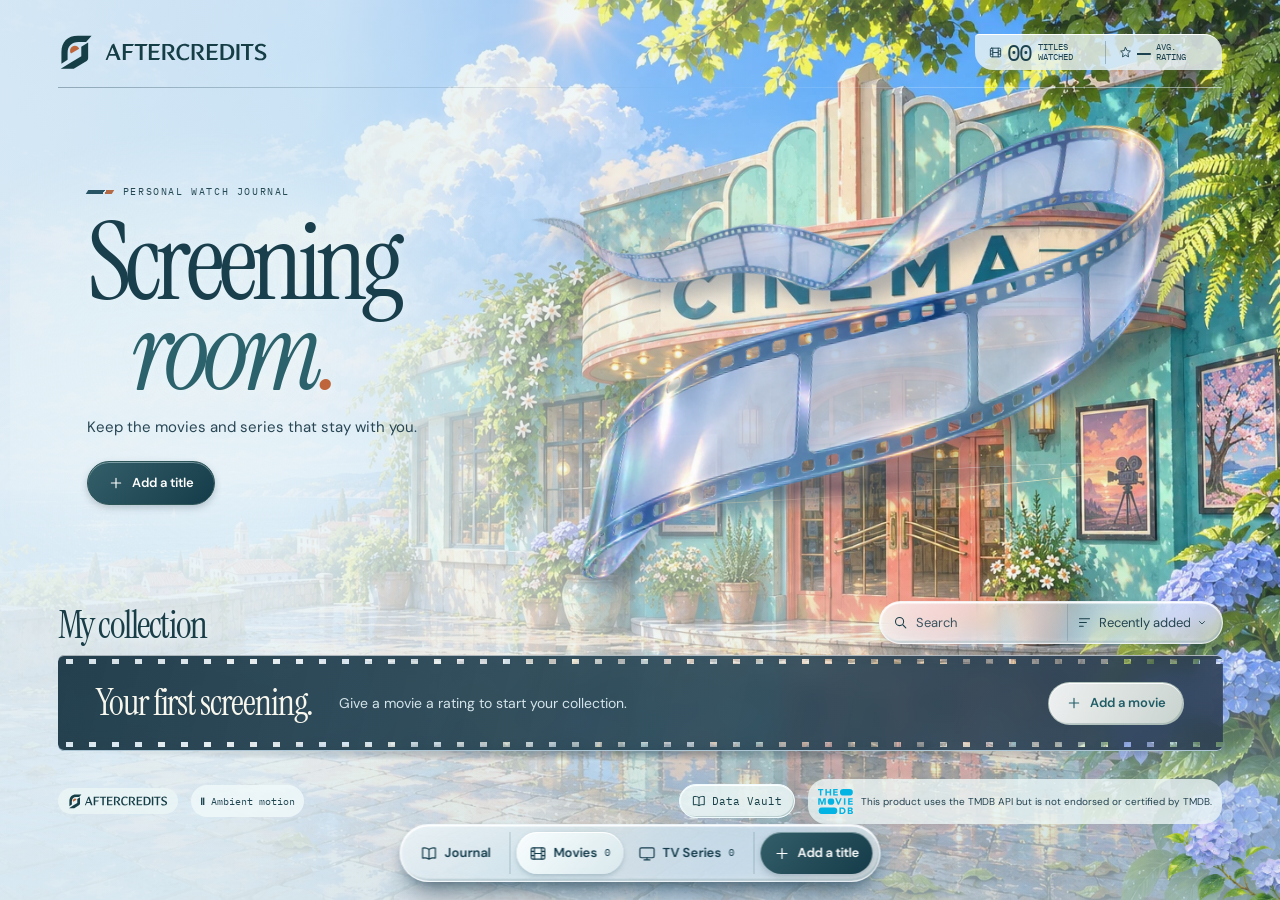
==== commit aef1b5d1: "Add private Supabase archives with durable offline synchronization" ====
--- a/index.html
+++ b/index.html
@@ -450,13 +450,14 @@
               <div><dt>Last JSON export</dt><dd id="vault-last"></dd></div>
               <div><dt>Recovery history</dt><dd id="vault-history-count"></dd></div>
             </dl>
-            <p>Clearing site data removes this journal and its recovery history. Cloud sync is unavailable.</p>
+            <p>Clearing site data removes this device’s copy and its recovery history. <span id="vault-cloud-note">Cloud sync is optional.</span></p>
           </aside>
           <div class="vault-work">
             <div class="vault-nav" role="group" aria-label="Data Vault tools">
               <button type="button" data-vault-tab="export" aria-controls="vault-export">Export</button>
               <button type="button" data-vault-tab="import" aria-controls="vault-import">Import</button>
               <button type="button" data-vault-tab="recovery" aria-controls="vault-recovery">Recovery</button>
+              <button type="button" data-vault-tab="cloud" aria-controls="vault-cloud">Account</button>
             </div>
             <section id="vault-export">
               <h3>Take your collection with you.</h3>
@@ -476,6 +477,7 @@
               <p>Up to three snapshots are kept in this browser before imports and recoveries. Download a JSON backup to keep a copy outside this browser.</p>
               <div id="vault-history"></div>
             </section>
+            <section id="vault-cloud" hidden aria-label="Account and cloud sync"></section>
             <section id="vault-preview" class="vault-rule" aria-labelledby="vault-preview-title" hidden>
               <h3 id="vault-preview-title" tabindex="-1">Import preview</h3>
               <p id="vault-source"></p><dl class="vault-summary" id="vault-summary"></dl>
--- a/css/vault.css
+++ b/css/vault.css
@@ -317,3 +317,83 @@
     min-height: 44px;
   }
 }
+
+.vault-nav {
+  flex-wrap: wrap;
+}
+#vault-cloud .cloud-identity {
+  display: flex;
+  align-items: center;
+  justify-content: space-between;
+  gap: 8px;
+  margin-bottom: 16px;
+}
+#vault-cloud .cloud-identity strong {
+  font: 12px var(--mono);
+}
+#vault-cloud .cloud-section > button,
+#vault-cloud .cloud-form button {
+  margin: 4px 6px 5px 0;
+}
+.cloud-form {
+  display: grid;
+  gap: 8px;
+  margin-block: 12px;
+}
+.cloud-form > label {
+  display: grid;
+  gap: 4px;
+  font-size: 13px;
+  font-weight: 600;
+}
+.cloud-form input,
+#vault-cloud select {
+  min-height: 42px;
+  min-width: 0;
+  width: 100%;
+  padding: 8px 12px;
+  color: var(--ink);
+  background: #f3f9f8;
+  border: 1px solid #88a0a4;
+  border-radius: 9px;
+}
+.cloud-form button {
+  justify-self: start;
+}
+.cloud-state {
+  display: inline-block;
+  border-inline-start: 3px solid var(--brand-light);
+  padding: 5px 10px;
+  background: #f2f6ef;
+}
+.cloud-choice {
+  display: flex;
+  align-items: center;
+  gap: 8px;
+  min-height: 44px;
+}
+#vault-cloud details {
+  margin-block: 8px;
+  border-block-start: 1px solid var(--etch);
+  padding-block: 8px;
+}
+#vault-cloud summary {
+  cursor: pointer;
+}
+#vault-cloud pre {
+  overflow: auto;
+  max-height: 160px;
+  white-space: pre-wrap;
+  font: 11px/1.5 var(--mono);
+}
+#vault .cloud-message:empty {
+  margin: 0;
+}
+.cloud-message[data-error] {
+  color: #733326;
+}
+@media (max-width: 430px) {
+  .vault-nav button {
+    padding-inline: 8px;
+  }
+}
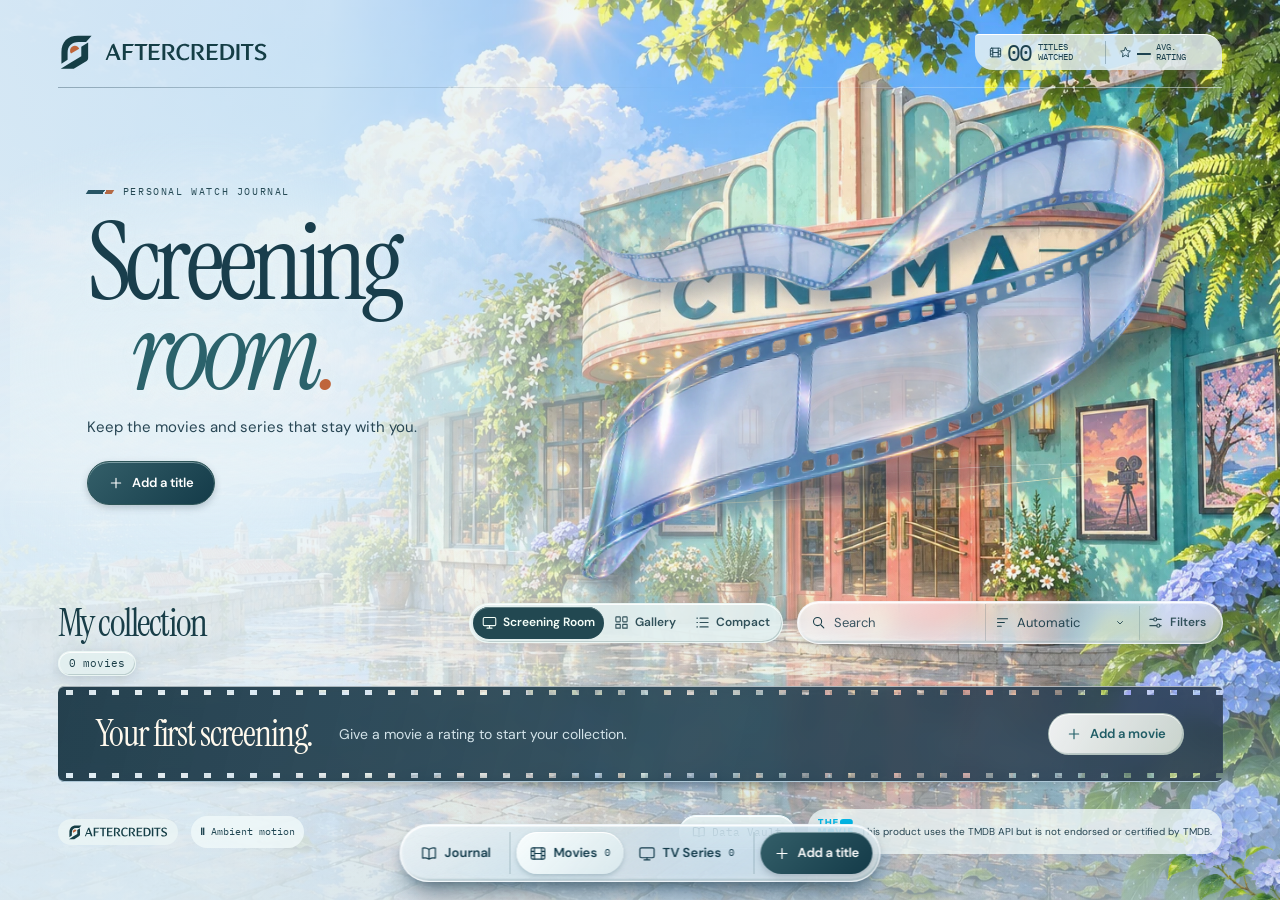
==== commit 74551ce4: "Add local collection discovery and poster library views" ====
--- a/index.html
+++ b/index.html
@@ -27,6 +27,7 @@
     <link rel="stylesheet" href="./css/exhibition.css" />
     <link rel="stylesheet" href="./css/dialogs.css" />
     <link rel="stylesheet" href="./css/vault.css" />
+    <link rel="stylesheet" href="./css/discovery.css" />
     <link rel="modulepreload" href="./js/motion.js" />
     <link rel="modulepreload" href="./js/views.js" />
     <script type="module" src="./js/app.js"></script>
@@ -66,6 +67,23 @@
       </symbol>
       <symbol id="trash" viewBox="0 0 24 24">
         <path d="M4 7h16m-11 0V4h6v3M6 7l1 13h10l1-13M10 10v7m4-7v7" />
+      </symbol>
+      <symbol id="layout-screen" viewBox="0 0 24 24">
+        <rect x="2" y="4" width="20" height="13" rx="2" />
+        <path d="M8 21h8m-4-4v4" />
+      </symbol>
+      <symbol id="layout-grid" viewBox="0 0 24 24">
+        <rect x="3" y="3" width="7" height="8" rx="1" />
+        <rect x="14" y="3" width="7" height="8" rx="1" />
+        <path d="M3 15h7v6H3zm11 0h7v6h-7z" />
+      </symbol>
+      <symbol id="layout-list" viewBox="0 0 24 24">
+        <path d="M8 5h13M8 12h13M8 19h13M3 5h1m-1 7h1m-1 7h1" />
+      </symbol>
+      <symbol id="filter-sliders" viewBox="0 0 24 24">
+        <path d="M3 7h6m5 0h7M3 17h11m5 0h2" />
+        <circle cx="11.5" cy="7" r="2.5" />
+        <circle cx="16.5" cy="17" r="2.5" />
       </symbol>
       <symbol id="check" viewBox="0 0 24 24"><path d="m5 12 4.5 4.5L19 7" /></symbol>
     </svg>
@@ -207,6 +225,38 @@
               </button>
             </div>
           </div>
+          <div class="browse-views" role="group" aria-label="Collection layout">
+            <button
+              type="button"
+              data-layout="screening"
+              aria-label="Screening Room"
+              title="Screening Room"
+              aria-pressed="true"
+            >
+              <svg class="icon" aria-hidden="true"><use href="#layout-screen" /></svg
+              ><span>Screening Room</span>
+            </button>
+            <button
+              type="button"
+              data-layout="gallery"
+              aria-label="Gallery"
+              title="Gallery"
+              aria-pressed="false"
+            >
+              <svg class="icon" aria-hidden="true"><use href="#layout-grid" /></svg
+              ><span>Gallery</span>
+            </button>
+            <button
+              type="button"
+              data-layout="compact"
+              aria-label="Compact"
+              title="Compact"
+              aria-pressed="false"
+            >
+              <svg class="icon" aria-hidden="true"><use href="#layout-list" /></svg
+              ><span>Compact</span>
+            </button>
+          </div>
           <div class="toolbar pane glass-controls">
             <label class="search"
               ><svg class="icon"><use href="#search" /></svg
@@ -219,19 +269,43 @@
             /></label>
             <label class="sort"
               ><svg class="icon"><use href="#sort" /></svg
-              ><select id="order" aria-label="Sort titles">
-                <option value="recent">Recently added</option>
-                <option value="highest">Highest rating</option>
-                <option value="lowest">Lowest rating</option>
-                <option value="alpha">Alphabetical</option></select
+              ><select id="order" aria-label="Sort titles" aria-description="Automatic sorts by relevance during search and by date added otherwise."></select
               ><svg class="icon chevron"><use href="#down" /></svg
             ></label>
-          </div>
+            <button
+              id="filter-open"
+              type="button"
+              aria-haspopup="dialog"
+              aria-controls="discovery-filters"
+            >
+              <svg class="icon" aria-hidden="true"><use href="#filter-sliders" /></svg>Filters<span
+                id="filter-count"
+                hidden
+              ></span>
+            </button>
+          </div>
+        </div>
+        <div id="discover-summary">
+          <p id="result-status" role="status" aria-live="polite"></p>
+          <div id="active-filters" role="group" aria-label="Active filters" hidden></div>
+          <nav id="browse-pages" aria-label="Result pages" hidden>
+            <button type="button" data-page-step="-1" aria-label="Previous page">
+              <svg class="icon" aria-hidden="true"><use href="#next" /></svg>
+            </button>
+            <label
+              >Page
+              <select id="browse-page" aria-label="Result page"></select
+              ><span id="page-total"></span
+            ></label>
+            <button type="button" data-page-step="1" aria-label="Next page">
+              <svg class="icon" aria-hidden="true"><use href="#next" /></svg>
+            </button>
+          </nav>
         </div>
         <div class="gallery">
           <p class="notice" id="storage-note" role="status" hidden></p>
           <div id="results"></div>
-          <p id="result-status" class="sr-only" role="status"></p>
+
         </div>
       </section>
     </main>
@@ -258,6 +332,102 @@
       height="269"
       alt=""
     />
+    <dialog id="discovery-filters" class="pane glass-sheet" aria-labelledby="filters-heading">
+      <header class="sheet-head">
+        <h2 id="filters-heading">Filter collection</h2>
+        <button
+          type="button"
+          id="filter-close"
+          class="icon-button close-button"
+          aria-label="Close filters"
+        >
+          <svg class="icon" aria-hidden="true"><use href="#x" /></svg>
+        </button>
+      </header>
+      <form id="discovery-form">
+        <div class="filter-body">
+          <fieldset>
+            <legend>Quick sort</legend>
+            <div class="facet-options" id="quick-sorts">
+              <button type="button" data-preset="highest">Highest rated</button
+              ><button type="button" data-preset="recent">Recently added</button
+              ><button type="button" data-preset="release">Recent releases</button>
+            </div>
+          </fieldset>
+          <fieldset>
+            <legend>Genre <small>Match any</small></legend>
+            <div class="facet-options" id="facet-genres"></div>
+          </fieldset>
+          <fieldset>
+            <legend>Original language <small>Match any</small></legend>
+            <div class="facet-options" id="facet-languages"></div>
+          </fieldset>
+          <fieldset>
+            <legend>Release year</legend>
+            <div class="filter-fields">
+              <label
+                >From<input name="yearFrom" type="number" min="1" max="9999" placeholder="Any year"
+              /></label>
+              <label
+                >Through<input
+                  name="yearTo"
+                  type="number"
+                  min="1"
+                  max="9999"
+                  placeholder="Any year"
+              /></label>
+              <label
+                >Decade<select id="filter-decade">
+                  <option value="">Choose decade</option>
+                </select></label
+              >
+            </div>
+          </fieldset>
+          <fieldset>
+            <legend>Personal rating</legend>
+            <div class="filter-fields">
+              <label
+                >Minimum<input
+                  name="ratingFrom"
+                  type="number"
+                  min="1"
+                  max="10"
+                  step="0.5"
+                  placeholder="1"
+              /></label>
+              <label
+                >Maximum<input
+                  name="ratingTo"
+                  type="number"
+                  min="1"
+                  max="10"
+                  step="0.5"
+                  placeholder="10"
+              /></label>
+            </div>
+          </fieldset>
+          <fieldset>
+            <legend>Date added <small>UTC</small></legend>
+            <div class="filter-fields">
+              <label
+                >From<input name="addedFrom" type="date" min="0001-01-01" max="9999-12-31" /></label
+              ><label
+                >Through<input name="addedTo" type="date" min="0001-01-01" max="9999-12-31"
+              /></label>
+            </div>
+          </fieldset>
+          <div class="filter-fields">
+            <label>Entry source<select name="source"></select></label
+            ><label>Metadata<select name="missing"></select></label>
+          </div>
+        </div>
+        <footer class="filter-foot">
+          <button type="button" id="reset-draft" class="text-button">Reset filters</button
+          ><span id="filter-preview" role="status"></span
+          ><button type="submit" class="button primary">Apply</button>
+        </footer>
+      </form>
+    </dialog>
     <dialog id="editor" aria-labelledby="editor-heading">
       <form id="movie-form" novalidate>
         <div class="editor-body">
--- a/css/discovery.css
+++ b/css/discovery.css
@@ -0,0 +1,636 @@
+.ledger-mobile-year {
+  display: none;
+}
+/* Shared controls keep their position as the filmstrip opens into the two library views. */
+.archive-head {
+  display: flex;
+  flex-wrap: wrap;
+  align-items: center;
+  gap: 8px 14px;
+  margin-bottom: 7px;
+}
+.archive-head .journal-index {
+  margin-right: auto;
+}
+.browse-views,
+#browse-pages,
+.filter-foot,
+.facet-options,
+.library-foot,
+#discover-summary,
+#active-filters {
+  display: flex;
+  align-items: center;
+}
+.browse-views,
+#browse-pages,
+#result-status,
+#active-filters button {
+  border: 1px solid #edf8f5cf;
+  background: #e3efefee;
+  box-shadow:
+    var(--bevel),
+    0 3px 12px #203a5324;
+  color: #193c46;
+}
+.browse-views {
+  padding: 3px;
+  border-radius: 24px;
+  gap: 1px;
+}
+.browse-views button,
+#filter-open,
+#browse-pages button {
+  display: inline-flex;
+  align-items: center;
+  justify-content: center;
+  gap: 6px;
+  background: transparent;
+  color: #31515a;
+  border-radius: 22px;
+  min-height: 32px;
+  padding: 0 9px;
+  font:
+    600 12px/1.15 'DM Sans',
+    sans-serif;
+}
+.browse-views button .icon,
+#browse-pages button .icon,
+#filter-open .icon {
+  width: 15px;
+  height: 15px;
+}
+.browse-views button[aria-pressed='true'],
+.facet-options button[aria-pressed='true'] {
+  color: #f5fff9;
+  background: #224851;
+  box-shadow: inset 0 1px #5c7b80;
+}
+.browse-views button:not([aria-pressed='true']):hover,
+#filter-open:hover,
+#browse-pages button:hover {
+  background: #ffffff91;
+}
+#filter-open {
+  border-radius: 0 18px 18px 0;
+  border-left: 1px solid var(--hairline);
+  min-height: 34px;
+  padding-right: 3px;
+}
+#filter-count {
+  background: #294e54;
+  color: white;
+  padding: 2px 5px;
+  border-radius: 8px;
+  font: 10px var(--mono);
+}
+#discover-summary {
+  gap: 8px 12px;
+  min-width: 0;
+  flex-wrap: wrap;
+  margin: 0 0 10px;
+}
+#result-status {
+  margin: 0;
+  border-radius: 14px;
+  padding: 4px 10px;
+  font: 11px/1.35 var(--mono);
+  font-variant-numeric: tabular-nums;
+}
+#active-filters {
+  flex-wrap: wrap;
+  gap: 5px;
+  max-width: 100%;
+}
+#active-filters button {
+  padding: 4px 8px;
+  display: inline-flex;
+  align-items: center;
+  gap: 6px;
+  min-height: 27px;
+  border-radius: 6px;
+  font:
+    500 12px/1.2 'DM Sans',
+    sans-serif;
+  max-width: 100%;
+  overflow-wrap: anywhere;
+  text-align: start;
+}
+#active-filters button .icon {
+  width: 12px;
+  height: 12px;
+  flex: none;
+}
+#active-filters .clear-filters {
+  text-decoration: underline;
+  text-underline-offset: 3px;
+}
+#browse-pages {
+  margin-left: auto;
+  gap: 5px;
+  border-radius: 20px;
+  padding: 1px 3px;
+  font: 11px var(--mono);
+}
+#browse-pages label {
+  display: flex;
+  align-items: center;
+  gap: 4px;
+}
+#browse-pages select {
+  border: 0;
+  background: transparent;
+  color: inherit;
+  font: inherit;
+  min-height: 30px;
+}
+#browse-pages button:disabled {
+  opacity: 0.35;
+}
+#browse-pages button:first-child svg {
+  transform: rotate(180deg);
+}
+
+body:is([data-browse='gallery'], [data-browse='compact']) .archive {
+  margin-block-start: clamp(38px, 8vh, 90px);
+}
+body:is([data-browse='gallery'], [data-browse='compact']) #collection-title {
+  font-size: clamp(40px, 5vw, 76px);
+}
+body:is([data-browse='gallery'], [data-browse='compact']) .archive-head {
+  margin-block-end: 14px;
+}
+body:is([data-browse='gallery'], [data-browse='compact']) .gallery {
+  width: 100%;
+  color: var(--ink);
+}
+body:is([data-browse='gallery'], [data-browse='compact']) .gallery:has(.library-list)::before,
+body:is([data-browse='gallery'], [data-browse='compact']) .gallery:has(.library-list)::after {
+  display: none;
+}
+.gallery :is(.empty, .no-match) {
+  color: #fff9ed;
+}
+.library-list {
+  list-style: none;
+  padding: 0;
+  margin: 0;
+}
+.gallery-list {
+  display: grid;
+  grid-template-columns: repeat(auto-fill, minmax(min(100%, 185px), 1fr));
+  gap: clamp(12px, 1.6vw, 24px);
+}
+.library-card {
+  min-width: 0;
+  position: relative;
+}
+.library-open.open-card {
+  color: inherit;
+  grid-area: auto;
+  align-items: stretch;
+  gap: 0;
+  min-width: 0;
+  border-radius: 5px;
+}
+.library-open:focus-visible,
+.library-card .actions button:focus-visible {
+  outline: 3px solid #bd481c;
+  outline-offset: 2px;
+  z-index: 1;
+}
+.library-label {
+  text-align: start;
+  min-width: 0;
+  align-self: center;
+}
+.library-title {
+  font: 400 clamp(21px, 2.1vw, 31px)/1.08 var(--serif);
+  letter-spacing: -0.025em;
+  overflow-wrap: anywhere;
+  margin: 0;
+}
+.library-caption {
+  font:
+    500 12px/1.4 'DM Sans',
+    sans-serif;
+  color: #3a5961;
+  display: block;
+  margin-top: 4px;
+  overflow-wrap: anywhere;
+}
+.library-foot {
+  justify-content: space-between;
+  gap: 5px;
+}
+.library-date,
+.ledger-year {
+  font: 11px/1.3 var(--mono);
+  color: #38565e;
+  font-variant-numeric: tabular-nums;
+}
+.library-card .actions button {
+  color: #345660;
+  width: 32px;
+  height: 32px;
+}
+.library-card .actions button:hover {
+  background: #c9dad9;
+}
+.gallery-list .library-card {
+  display: flex;
+  flex-direction: column;
+  border: 1px solid #f5faf6e8;
+  border-radius: 8px;
+  background: linear-gradient(120deg, #e3efecf5, #f4f4e9ee);
+  padding: 5px;
+  box-shadow:
+    inset 0 0 0 1px #a2b7b88a,
+    0 7px 16px -5px #11374457;
+  transition:
+    translate 0.23s ease,
+    box-shadow 0.23s ease;
+}
+.gallery-list .library-open {
+  display: flex;
+  flex-direction: column;
+}
+.gallery-list .library-open > .artwork {
+  width: 100%;
+  border-radius: 4px;
+  aspect-ratio: 2/3;
+  overflow: hidden;
+  box-shadow: none;
+}
+.gallery-list .library-open .bookplate {
+  font-size: clamp(40px, 43cqi, 100px);
+  inset: 8%;
+}
+.gallery-list .library-label {
+  align-self: stretch;
+  padding: 12px 8px 8px;
+}
+.gallery-list .library-title {
+  display: -webkit-box;
+  -webkit-line-clamp: 3;
+  -webkit-box-orient: vertical;
+  overflow: hidden;
+}
+.gallery-list .library-foot {
+  margin: auto 7px 0;
+  padding-top: 4px;
+  border-block-start: 1px solid #8ca7ab73;
+}
+.gallery-list .score-badge {
+  top: 8px;
+  right: 8px;
+  bottom: auto;
+  padding: 5px 7px;
+  gap: 4px;
+  border: 1px solid #d9e4df82;
+  border-radius: 4px;
+  background: #153640f5;
+  font-size: 12px;
+}
+.gallery-list .score-badge svg {
+  width: 11px;
+  height: 11px;
+}
+.compact-list {
+  border: 1px solid #effaf5;
+  border-radius: 10px;
+  background: linear-gradient(106deg, #f2f4eaf5, #deebedf0);
+  box-shadow:
+    var(--bevel),
+    0 7px 18px #16354c33;
+  padding: 2px 12px;
+}
+.compact-list .library-card {
+  display: grid;
+  grid-template-columns: minmax(0, 1fr) 170px;
+  align-items: center;
+  gap: 20px;
+  padding: 5px 0;
+}
+.compact-list .library-card + .library-card {
+  border-top: 1px solid #8ba7a87a;
+}
+.compact-list .library-open {
+  grid-template-columns: 33px minmax(0, 1fr) 48px 46px;
+  align-items: center;
+  gap: 14px;
+}
+.compact-list .library-open > .artwork {
+  height: 46px;
+  border-radius: 2px;
+  width: 32px;
+}
+.compact-list .library-open .bookplate {
+  font-size: 15px;
+  inset: 2px;
+}
+.compact-list .library-title {
+  font-size: clamp(19px, 1.8vw, 25px);
+}
+.compact-list .library-caption {
+  margin-top: 2px;
+}
+.compact-list .score-badge {
+  position: static;
+  justify-content: center;
+  font-size: 12px;
+  padding: 5px;
+  gap: 4px;
+}
+@media (hover: hover) and (prefers-reduced-motion: no-preference) {
+  .gallery-list .library-card:hover {
+    translate: 0 -3px;
+    box-shadow: 0 11px 24px -6px #143a4f68;
+  }
+  .compact-list .library-card:hover {
+    background: #ffffff65;
+  }
+}
+
+#discovery-filters {
+  width: min(596px, calc(100% - 20px));
+  margin: auto;
+  --wash: #e4eeefef;
+  overflow: hidden;
+}
+#discovery-filters[open],
+#discovery-form {
+  display: flex;
+  flex-direction: column;
+  min-height: 0;
+}
+#discovery-filters .sheet-head {
+  flex: none;
+  padding: 18px 22px;
+}
+#filters-heading {
+  font-size: clamp(31px, 4vw, 44px);
+}
+.filter-body {
+  min-height: 0;
+  overflow-y: auto;
+  overscroll-behavior: contain;
+  padding: 0 22px 18px;
+  scrollbar-width: thin;
+}
+.filter-body fieldset {
+  margin: 0;
+  padding: 13px 0 14px;
+  border: 0;
+  border-top: 1px solid #9fb4b780;
+  min-width: 0;
+}
+.filter-body legend {
+  float: left;
+  width: 100%;
+  padding: 0 0 8px;
+  color: #23484c;
+  font:
+    600 14px/1.3 'DM Sans',
+    sans-serif;
+}
+.filter-body legend small {
+  font: 10px var(--mono);
+  margin-inline-start: 6px;
+  color: #395961;
+}
+.facet-options,
+.filter-fields {
+  clear: both;
+  gap: 6px;
+}
+.facet-options {
+  flex-wrap: wrap;
+  max-height: 11rem;
+  overflow: auto;
+  padding: 2px;
+  font:
+    12px 'DM Sans',
+    sans-serif;
+}
+.facet-options label,
+.facet-options button {
+  display: inline-flex;
+  align-items: center;
+  gap: 6px;
+  padding: 6px 9px;
+  background: #f5f9f3;
+  color: #2c4c52;
+  border: 1px solid #9aafb1;
+  border-radius: 16px;
+  min-height: 31px;
+  cursor: pointer;
+}
+.facet-options label:has(:checked) {
+  background: #285057;
+  color: #f5fff8;
+  border-color: #285057;
+}
+.facet-options input {
+  margin: 0;
+  accent-color: #366564;
+  width: 13px;
+  height: 13px;
+}
+.facet-options small {
+  font: 10px var(--mono);
+}
+.filter-fields {
+  display: grid;
+  grid-auto-flow: column;
+  grid-auto-columns: minmax(0, 1fr);
+}
+.filter-fields label {
+  min-width: 0;
+  display: grid;
+  align-content: start;
+  gap: 4px;
+  font:
+    600 12px/1.3 'DM Sans',
+    sans-serif;
+  color: #39585c;
+}
+.filter-fields :is(input, select) {
+  width: 100%;
+  min-width: 0;
+  min-height: 38px;
+  padding: 6px 7px;
+  border: 1px solid #93a9ae;
+  background: #f6faf7;
+  color: #203e45;
+  border-radius: 6px;
+  font-size: 14px;
+}
+.filter-foot {
+  flex: none;
+  justify-content: space-between;
+  gap: 10px;
+  padding: 11px 22px;
+  border-top: 1px solid #9eb4b8;
+  background: #e8f1ed;
+}
+#filter-preview {
+  margin-inline-start: auto;
+  font: 11px var(--mono);
+}
+#discovery-filters .filter-foot .button:disabled {
+  opacity: 0.55;
+}
+@media (max-width: 850px) {
+  .browse-views button:not([aria-pressed='true']) span {
+    display: none;
+  }
+  .archive-head .toolbar {
+    flex: 0 1 auto;
+  }
+}
+@media (max-width: 700px) {
+  body:is([data-browse='gallery'], [data-browse='compact']) .archive {
+    margin-top: 32px;
+  }
+  .archive-head {
+    gap: 8px;
+    justify-content: space-between;
+  }
+  .archive-head .toolbar {
+    order: 3;
+    flex: 1 0 100%;
+    width: 100%;
+    gap: 8px;
+  }
+  .archive-head .search {
+    flex: 1;
+    min-width: 30px;
+  }
+  .archive-head .search input {
+    width: 100%;
+  }
+  .archive-head .sort {
+    flex: 0 1 auto;
+    max-width: 43%;
+    padding-left: 6px;
+  }
+  .gallery-list {
+    grid-template-columns: repeat(auto-fill, minmax(min(43%, 150px), 1fr));
+    gap: 10px;
+  }
+  .gallery-list .library-label {
+    padding: 9px 4px;
+  }
+  .gallery-list .library-foot {
+    margin: 0 2px;
+    margin-top: auto;
+    flex-wrap: wrap;
+  }
+  .gallery-list .library-date {
+    font-size: 10px;
+  }
+  .compact-list {
+    padding: 2px 7px;
+  }
+  .compact-list .library-card {
+    grid-template-columns: minmax(0, 1fr) auto;
+    gap: 4px;
+  }
+  .compact-list .library-open {
+    grid-template-columns: 30px minmax(0, 1fr) auto;
+    gap: 7px;
+  }
+  .compact-list .ledger-year,
+  .compact-list .library-date {
+    display: none;
+  }
+  .compact-list .library-caption {
+    font-size: 11px;
+  }
+  .ledger-mobile-year {
+    display: inline;
+  }
+}
+@media (max-width: 430px) {
+  .browse-views button {
+    padding-inline: 7px;
+  }
+  .browse-views button span {
+    display: none;
+  }
+  .filter-body {
+    padding-inline: 14px;
+  }
+  .filter-foot {
+    padding: 9px 14px max(9px, env(safe-area-inset-bottom));
+  }
+  .compact-list .actions button {
+    width: 29px;
+  }
+}
+@media (pointer: coarse) {
+  .browse-views button,
+  #filter-open,
+  #browse-pages button,
+  .library-card .actions button,
+  .facet-options :is(label, button) {
+    min-height: 44px;
+  }
+  .browse-views button,
+  #browse-pages button,
+  .library-card .actions button {
+    min-width: 40px;
+  }
+}
+@media (prefers-reduced-motion: reduce) {
+  .gallery-list .library-card {
+    transition: none;
+  }
+}
+@media (prefers-reduced-transparency: reduce) {
+  .gallery-list .library-card,
+  .compact-list,
+  #discovery-filters {
+    background: #edf3ef;
+  }
+}
+
+.ledger-head,
+.ledger-fields {
+  display: grid;
+  align-items: center;
+}
+.ledger-head {
+  grid-template-columns: minmax(0, 1fr) 170px;
+  gap: 20px;
+  padding: 9px 13px;
+  border-radius: 10px 10px 0 0;
+  border: 1px solid #e7f3f1;
+  background: #264b55ed;
+  color: #f0f6ef;
+  font: 11px/1.25 var(--mono);
+}
+.ledger-fields {
+  grid-template-columns: minmax(0, 1fr) 48px 46px;
+  gap: 14px;
+}
+.ledger-head + .compact-list {
+  border-top: 0;
+  border-radius: 0 0 10px 10px;
+}
+.compact-list .library-title {
+  display: -webkit-box;
+  -webkit-line-clamp: 2;
+  -webkit-box-orient: vertical;
+  overflow: hidden;
+}
+@media (max-width: 700px) {
+  .ledger-head {
+    display: none;
+  }
+  .ledger-head + .compact-list {
+    border: 1px solid #effaf5;
+    border-radius: 10px;
+  }
+}
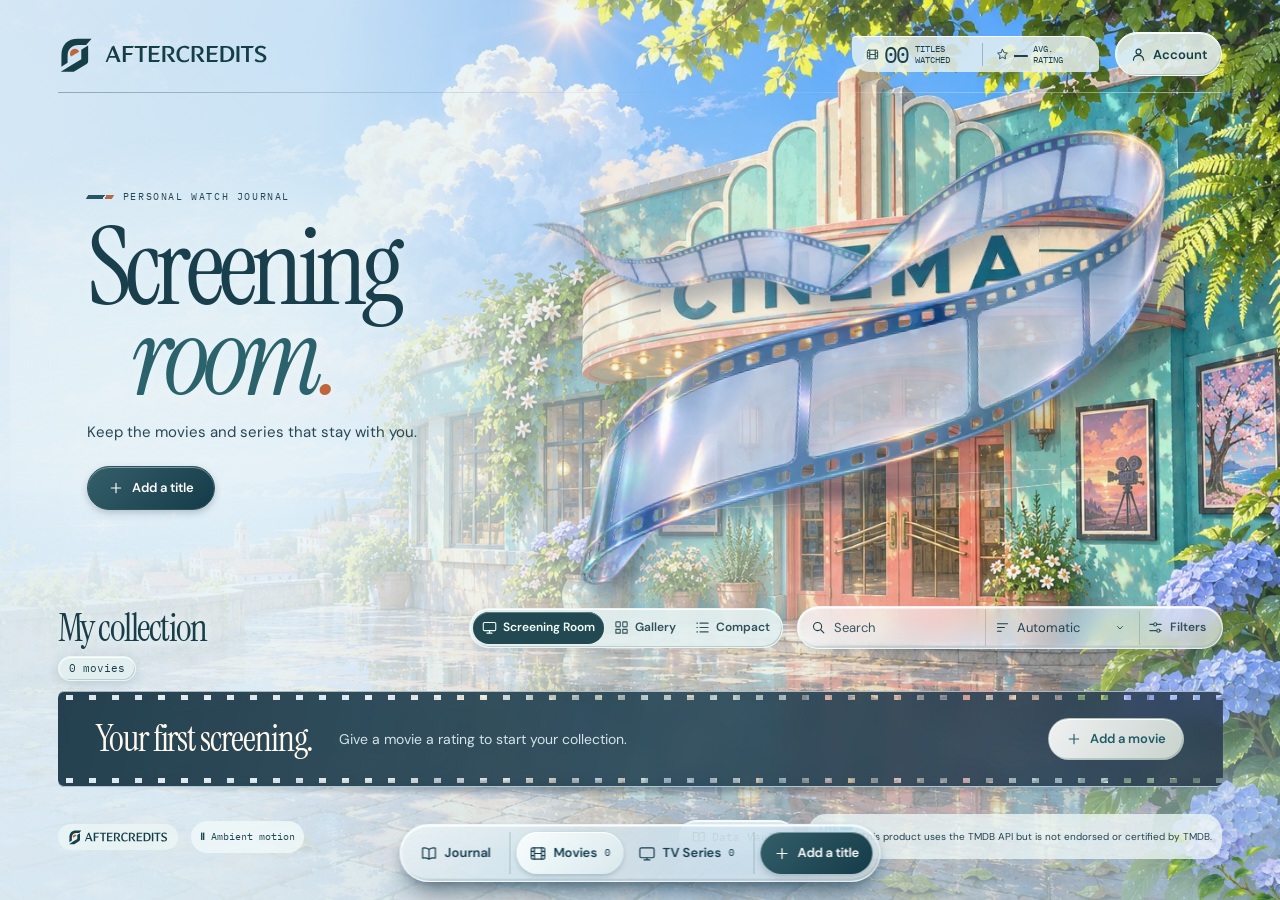
==== commit 0725af92: "Open private archives directly and simplify account management" ====
--- a/index.html
+++ b/index.html
@@ -28,6 +28,7 @@
     <link rel="stylesheet" href="./css/dialogs.css" />
     <link rel="stylesheet" href="./css/vault.css" />
     <link rel="stylesheet" href="./css/discovery.css" />
+    <link rel="stylesheet" href="./css/account.css" />
     <link rel="modulepreload" href="./js/motion.js" />
     <link rel="modulepreload" href="./js/views.js" />
     <script type="module" src="./js/app.js"></script>
@@ -72,6 +73,7 @@
         <rect x="2" y="4" width="20" height="13" rx="2" />
         <path d="M8 21h8m-4-4v4" />
       </symbol>
+      <symbol id="person" viewBox="0 0 24 24"><circle cx="12" cy="8" r="3.5" /><path d="M4.8 20c.4-4.4 3-6.7 7.2-6.7s6.8 2.3 7.2 6.7" /></symbol>
       <symbol id="layout-grid" viewBox="0 0 24 24">
         <rect x="3" y="3" width="7" height="8" rx="1" />
         <rect x="14" y="3" width="7" height="8" rx="1" />
@@ -136,6 +138,10 @@
             <span>Avg. rating</span>
           </div>
         </div>
+        <button type="button" id="account-open" aria-haspopup="dialog" aria-controls="account-dialog" aria-label="Account" title="Account">
+          <svg class="icon" aria-hidden="true"><use href="#person" /></svg>
+          <span>Account</span>
+        </button>
         <nav class="dock pane glass-rail" aria-label="Journal navigation">
           <a href="#collection" aria-label="Journal collection"
             ><svg class="icon"><use href="#journal" /></svg><span>Journal</span></a
@@ -303,6 +309,7 @@
           </nav>
         </div>
         <div class="gallery">
+          <p class="notice" id="first-sync" role="status" hidden></p>
           <p class="notice" id="storage-note" role="status" hidden></p>
           <div id="results"></div>
 
@@ -603,6 +610,17 @@
         </div>
       </article>
     </dialog>
+    <dialog id="account-dialog" class="pane glass-sheet" aria-labelledby="account-heading">
+      <div class="account-cover">
+        <svg class="account-splice" aria-hidden="true" viewBox="0 0 54 56"><use href="./assets/brand/aftercredits.svg#upper-frame" /><use href="./assets/brand/aftercredits.svg#lower-frame" /></svg>
+        <button type="button" class="close-button" id="account-close" aria-label="Close account"><svg class="icon" aria-hidden="true"><use href="#x" /></svg></button>
+      </div>
+      <div class="account-content">
+        <h2 id="account-heading" tabindex="-1">Account</h2>
+        <div id="account-body"></div>
+        <p class="cloud-message" id="account-message" role="status" aria-live="polite" aria-atomic="true"></p>
+      </div>
+    </dialog>
     <dialog id="vault" class="pane glass-sheet" aria-labelledby="vault-title">
       <template id="vault-content">
         <div class="vault-head">
--- a/css/vault.css
+++ b/css/vault.css
@@ -321,77 +321,6 @@
 .vault-nav {
   flex-wrap: wrap;
 }
-#vault-cloud .cloud-identity {
-  display: flex;
-  align-items: center;
-  justify-content: space-between;
-  gap: 8px;
-  margin-bottom: 16px;
-}
-#vault-cloud .cloud-identity strong {
-  font: 12px var(--mono);
-}
-#vault-cloud .cloud-section > button,
-#vault-cloud .cloud-form button {
-  margin: 4px 6px 5px 0;
-}
-.cloud-form {
-  display: grid;
-  gap: 8px;
-  margin-block: 12px;
-}
-.cloud-form > label {
-  display: grid;
-  gap: 4px;
-  font-size: 13px;
-  font-weight: 600;
-}
-.cloud-form input,
-#vault-cloud select {
-  min-height: 42px;
-  min-width: 0;
-  width: 100%;
-  padding: 8px 12px;
-  color: var(--ink);
-  background: #f3f9f8;
-  border: 1px solid #88a0a4;
-  border-radius: 9px;
-}
-.cloud-form button {
-  justify-self: start;
-}
-.cloud-state {
-  display: inline-block;
-  border-inline-start: 3px solid var(--brand-light);
-  padding: 5px 10px;
-  background: #f2f6ef;
-}
-.cloud-choice {
-  display: flex;
-  align-items: center;
-  gap: 8px;
-  min-height: 44px;
-}
-#vault-cloud details {
-  margin-block: 8px;
-  border-block-start: 1px solid var(--etch);
-  padding-block: 8px;
-}
-#vault-cloud summary {
-  cursor: pointer;
-}
-#vault-cloud pre {
-  overflow: auto;
-  max-height: 160px;
-  white-space: pre-wrap;
-  font: 11px/1.5 var(--mono);
-}
-#vault .cloud-message:empty {
-  margin: 0;
-}
-.cloud-message[data-error] {
-  color: #733326;
-}
 @media (max-width: 430px) {
   .vault-nav button {
     padding-inline: 8px;
--- a/css/account.css
+++ b/css/account.css
@@ -0,0 +1,278 @@
+/* A small account control shares the header's glass edge and keeps room for archive totals. */
+.header-inner .stats {
+  margin-inline-start: auto;
+}
+#account-open {
+  display: inline-flex;
+  align-items: center;
+  justify-content: center;
+  gap: 6px;
+  min-height: 44px;
+  padding: 0 14px;
+  border-radius: 24px;
+  border: 1px solid #f4fffc;
+  background: #e7f3f1df;
+  box-shadow: var(--bevel);
+  color: var(--brand-ink);
+  font:
+    600 13px/1 'DM Sans',
+    sans-serif;
+}
+#account-open .icon {
+  width: 17px;
+  height: 17px;
+}
+#account-open span {
+  max-width: 10ch;
+  overflow: hidden;
+  text-overflow: ellipsis;
+  white-space: nowrap;
+}
+#account-open[data-attention] {
+  outline: 2px solid #a75c33;
+  outline-offset: 2px;
+}
+#account-dialog {
+  --wash: #e7f3f0ec;
+  width: min(420px, calc(100% - 24px));
+  padding: 0;
+  margin: auto;
+  border-radius: 20px 8px 20px 8px;
+  overflow-wrap: anywhere;
+  background-color: var(--wash);
+  color: var(--brand-ink);
+}
+#account-dialog::backdrop {
+  background: #17384270;
+}
+.account-cover {
+  height: clamp(58px, 11vh, 90px);
+  position: relative;
+  display: flex;
+  align-items: flex-start;
+  justify-content: space-between;
+  padding: 12px 15px;
+  background:
+    linear-gradient(100deg, #e8f4f5d9, transparent 60%),
+    url('../assets/images/street/plaza-portrait-compact.webp') center 43% / cover;
+  border-bottom: 1px solid #ffffffd6;
+}
+.account-splice {
+  width: 24px;
+  height: 26px;
+  fill: var(--brand-ink);
+}
+#account-close {
+  position: static;
+  min-height: 40px;
+  min-width: 40px;
+  background: #f4f9f5ec;
+}
+.account-content {
+  padding: clamp(18px, 4vw, 30px);
+}
+#account-heading {
+  font: 400 clamp(34px, 6vw, 44px)/1.04 var(--serif);
+  letter-spacing: -0.035em;
+  margin: 0;
+}
+#account-heading:focus {
+  outline: none;
+}
+#account-body p,
+#account-message {
+  font-size: 14px;
+  line-height: 1.5;
+}
+#account-body p {
+  margin: 7px 0 16px;
+  color: #324f57;
+}
+#account-dialog .cloud-form {
+  display: grid;
+  gap: 14px;
+  margin: 20px 0 12px;
+}
+#account-dialog .account-field {
+  display: grid;
+  gap: 4px;
+  position: relative;
+}
+.account-field label {
+  font:
+    600 13px/1.4 'DM Sans',
+    sans-serif;
+}
+#account-dialog input {
+  width: 100%;
+  min-height: 46px;
+  padding: 9px 12px;
+  color: #173f48;
+  border: 1px solid #819ca2;
+  border-radius: 7px;
+  background: #f7fbf9;
+  font:
+    400 16px/1.4 'DM Sans',
+    sans-serif;
+}
+#account-dialog .password-field input {
+  padding-right: 70px;
+}
+.password-switch {
+  background: transparent;
+  position: absolute;
+  right: 3px;
+  bottom: 1px;
+  height: 44px;
+  min-width: 54px;
+  font-size: 13px;
+  color: #234e57;
+}
+#account-body button {
+  min-height: 42px;
+}
+#account-body .primary {
+  width: 100%;
+  justify-content: center;
+}
+.account-links {
+  display: flex;
+  flex-wrap: wrap;
+  gap: 3px 16px;
+  justify-content: space-between;
+}
+.account-link {
+  background: transparent;
+  padding-inline: 0;
+  color: #214f59;
+  text-decoration: underline;
+  text-underline-offset: 0.23em;
+  font-weight: 600;
+  font-size: 13px;
+}
+.account-menu {
+  display: grid;
+  margin-top: 16px;
+}
+.account-menu button {
+  background: transparent;
+  text-align: start;
+  border-top: 1px solid #738f954d;
+  padding: 10px 3px;
+  font:
+    500 15px/1.4 'DM Sans',
+    sans-serif;
+  display: flex;
+  justify-content: space-between;
+  align-items: center;
+  color: var(--brand-ink);
+}
+.account-menu .icon {
+  width: 15px;
+  height: 15px;
+}
+.account-menu button:hover,
+.account-link:hover {
+  color: #126461;
+}
+.account-menu button:hover {
+  background: #ffffff54;
+}
+.account-menu button:active {
+  background: #bdd8d36b;
+}
+.account-menu .account-logout {
+  color: #7d382e;
+}
+#account-dialog .cloud-state {
+  font-size: 13px;
+  font-weight: 600;
+  border-radius: 2px;
+  background: #d7e9e2;
+  border-inline-start: 3px solid #488172;
+  padding: 5px 10px;
+  display: inline-block;
+}
+#account-message {
+  margin: 12px 0 0;
+}
+#account-message:empty {
+  margin: 0;
+}
+#account-message[data-error] {
+  color: #792c1e;
+}
+#account-dialog details {
+  padding: 8px 0;
+}
+#account-dialog summary {
+  cursor: pointer;
+}
+#account-dialog pre {
+  white-space: pre-wrap;
+  overflow: auto;
+  max-height: 145px;
+  font: 12px/1.45 var(--mono);
+}
+#account-dialog select {
+  width: 100%;
+  margin-block: 5px 12px;
+  min-height: 44px;
+}
+#account-dialog [aria-busy='true'] {
+  cursor: progress;
+}
+#account-dialog button:disabled {
+  opacity: 0.65;
+}
+@media (max-width: 620px) {
+  .header-inner {
+    gap: 6px;
+  }
+  #account-open {
+    padding: 0;
+    min-width: 44px;
+  }
+  #account-open span {
+    display: none;
+  }
+  #account-dialog {
+    max-height: calc(100dvh - max(16px, env(safe-area-inset-bottom)));
+  }
+}
+@media (max-width: 355px) {
+  .header-inner .brand-lettering svg {
+    width: 82px;
+  }
+}
+@media (max-height: 520px) {
+  .account-cover {
+    height: 46px;
+    padding-block: 3px;
+  }
+}
+@media (prefers-reduced-transparency: reduce) {
+  #account-dialog {
+    background: #e8f3f1;
+  }
+}
+
+.account-leaving :is(.site-header, .journal, .footer, #toast) {
+  visibility: hidden;
+}
+.account-comparison {
+  display: grid;
+  grid-template-columns: 1fr 1fr;
+  gap: 12px;
+  margin: 9px 0 0;
+  padding-block: 9px;
+  border-block: 1px solid var(--etch);
+}
+.account-comparison dt {
+  font-size: 12px;
+  color: #344f55;
+}
+.account-comparison dd {
+  margin: 5px 0 0;
+  font: 500 16px/1.4 var(--mono);
+}
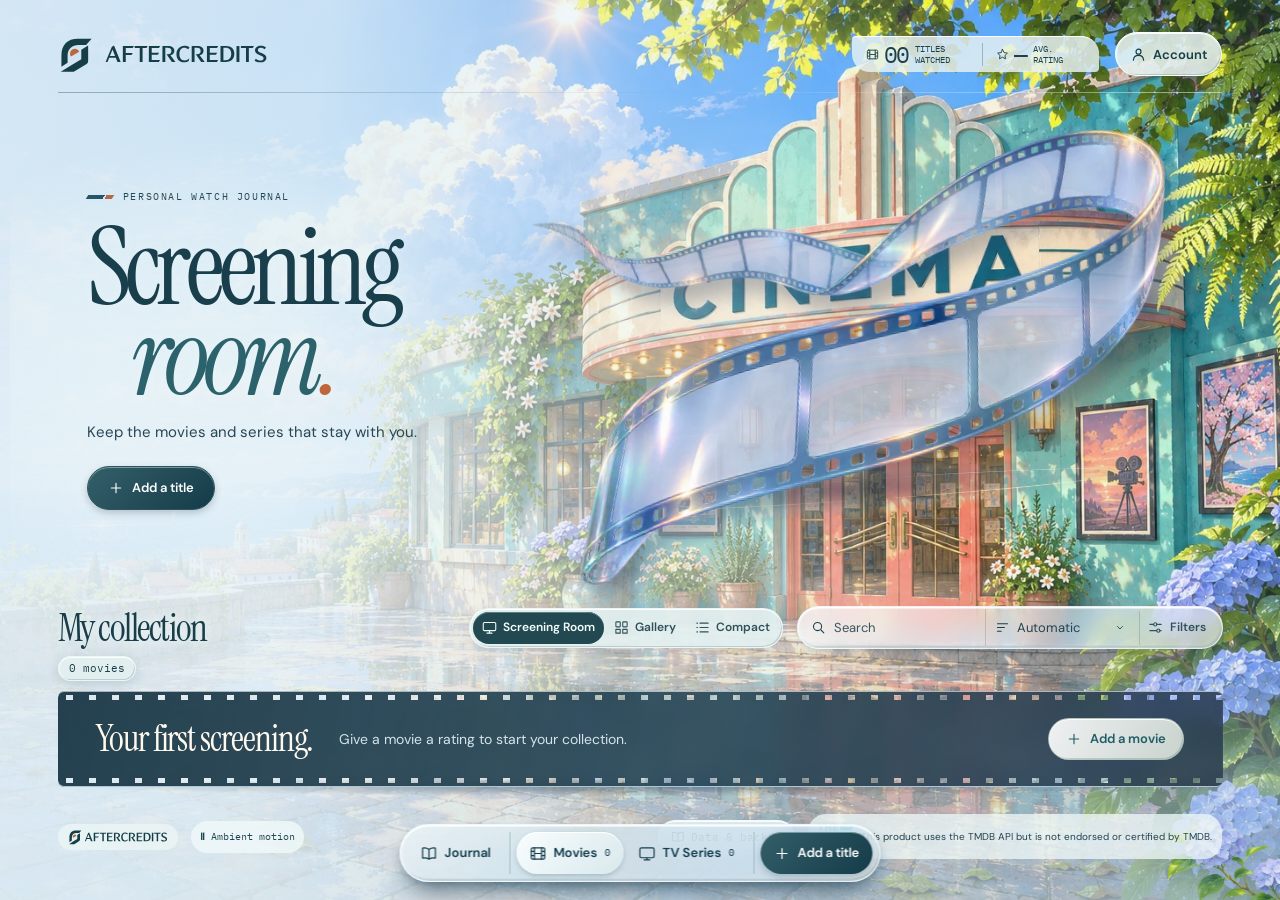
==== commit aa6d2fbc: "Unify account settings and automate foreground archive sync" ====
--- a/index.html
+++ b/index.html
@@ -73,6 +73,9 @@
         <rect x="2" y="4" width="20" height="13" rx="2" />
         <path d="M8 21h8m-4-4v4" />
       </symbol>
+      <symbol id="shield" viewBox="0 0 24 24"><path d="m12 3 8 3v5c0 5-4 8.5-8 10-4-1.5-8-5-8-10V6z"/><path d="m8.5 11.5 2.5 2.5 4.5-5"/></symbol>
+      <symbol id="backup" viewBox="0 0 24 24"><rect x="3" y="5" width="18" height="5" rx="1.4"/><path d="M5 10v10h14V10m-10 4h6"/></symbol>
+      <symbol id="leave" viewBox="0 0 24 24"><path d="M10 4H4v16h6m-1-8h12m-5-5 5 5-5 5"/></symbol>
       <symbol id="person" viewBox="0 0 24 24"><circle cx="12" cy="8" r="3.5" /><path d="M4.8 20c.4-4.4 3-6.7 7.2-6.7s6.8 2.3 7.2 6.7" /></symbol>
       <symbol id="layout-grid" viewBox="0 0 24 24">
         <rect x="3" y="3" width="7" height="8" rx="1" />
@@ -321,8 +324,8 @@
         <img src="./assets/brand/aftercredits.svg" width="368" height="56" alt="" />
       </a>
       <button id="ambient-control" type="button" aria-pressed="true" hidden>Ambient motion</button>
-      <button id="vault-open" type="button" aria-haspopup="dialog" aria-controls="vault">
-        <svg class="icon" aria-hidden="true"><use href="#journal" /></svg> Data Vault
+      <button id="vault-open" type="button" aria-haspopup="dialog" aria-controls="account-dialog">
+        <svg class="icon" aria-hidden="true"><use href="#journal" /></svg> Data &amp; backup
       </button>
       <div class="attribution">
         <a href="https://www.themoviedb.org/" aria-label="The Movie Database"
@@ -610,78 +613,136 @@
         </div>
       </article>
     </dialog>
-    <dialog id="account-dialog" class="pane glass-sheet" aria-labelledby="account-heading">
-      <div class="account-cover">
-        <svg class="account-splice" aria-hidden="true" viewBox="0 0 54 56"><use href="./assets/brand/aftercredits.svg#upper-frame" /><use href="./assets/brand/aftercredits.svg#lower-frame" /></svg>
-        <button type="button" class="close-button" id="account-close" aria-label="Close account"><svg class="icon" aria-hidden="true"><use href="#x" /></svg></button>
-      </div>
-      <div class="account-content">
-        <h2 id="account-heading" tabindex="-1">Account</h2>
+    <dialog id="account-dialog" aria-labelledby="center-title" class="pane glass-sheet">
+      <header class="center-bar">
+        <span class="center-mark" aria-hidden="true"
+          ><svg viewBox="0 0 54 56">
+            <use href="./assets/brand/aftercredits.svg#upper-frame" />
+            <use href="./assets/brand/aftercredits.svg#lower-frame" />
+            <use class="splice-light" href="./assets/brand/aftercredits.svg#light" /></svg
+        ></span>
+        <h2 id="center-title">Account Center</h2>
+        <button type="button" class="close-button" id="account-close" aria-label="Close Account Center">
+          <svg class="icon" aria-hidden="true"><use href="#x" /></svg>
+        </button>
+      </header>
+      <aside class="center-rail">
+        <nav id="center-nav" aria-label="Account sections">
+          <button type="button" data-center="overview">
+            <svg class="icon" aria-hidden="true"><use href="#layout-screen" /></svg
+            ><span>Overview</span>
+          </button>
+          <button type="button" data-center="profile">
+            <svg class="icon" aria-hidden="true"><use href="#person" /></svg><span>Profile</span>
+          </button>
+          <button type="button" data-center="preferences">
+            <svg class="icon" aria-hidden="true"><use href="#filter-sliders" /></svg
+            ><span>Preferences</span>
+          </button>
+          <button type="button" data-center="data" aria-label="Data &amp; backup">
+            <svg class="icon" aria-hidden="true"><use href="#backup" /></svg
+            ><span class="nav-long">Data &amp; backup</span><span class="nav-short">Backup</span>
+          </button>
+          <button type="button" data-center="security">
+            <svg class="icon" aria-hidden="true"><use href="#shield" /></svg><span>Security</span>
+          </button>
+        </nav>
+        <button type="button" class="guest-settings" id="center-guest">
+          <svg class="icon" aria-hidden="true"><use href="#journal" /></svg>Guest settings
+        </button>
+        <button type="button" class="rail-exit" id="center-signout" hidden>
+          <svg class="icon" aria-hidden="true"><use href="#leave" /></svg>Sign out
+        </button>
+        <div class="rail-scene" aria-hidden="true"></div>
+      </aside>
+      <section class="account-content" aria-labelledby="account-heading">
+        <h3 id="account-heading" tabindex="-1">Overview</h3>
         <div id="account-body"></div>
-        <p class="cloud-message" id="account-message" role="status" aria-live="polite" aria-atomic="true"></p>
-      </div>
-    </dialog>
-    <dialog id="vault" class="pane glass-sheet" aria-labelledby="vault-title">
-      <template id="vault-content">
-        <div class="vault-head">
-          <h2 id="vault-title">Data Vault</h2>
-          <button type="button" class="icon-button close-button" id="vault-close" aria-label="Close Data Vault">
-            <svg class="icon" aria-hidden="true"><use href="#x" /></svg>
-          </button>
-        </div>
-        <div class="vault-layout">
-          <aside class="vault-ledger" aria-label="Collection overview">
-            <h3>Your archive</h3>
-            <dl class="vault-counts"><div><dt>Movies</dt><dd id="vault-movies">0</dd></div><div><dt>Series</dt><dd id="vault-series">0</dd></div></dl>
-            <dl class="vault-facts">
-              <div><dt>Browser storage</dt><dd id="vault-local"></dd></div>
-              <div><dt>Last JSON export</dt><dd id="vault-last"></dd></div>
-              <div><dt>Recovery history</dt><dd id="vault-history-count"></dd></div>
-            </dl>
-            <p>Clearing site data removes this device’s copy and its recovery history. <span id="vault-cloud-note">Cloud sync is optional.</span></p>
-          </aside>
-          <div class="vault-work">
-            <div class="vault-nav" role="group" aria-label="Data Vault tools">
-              <button type="button" data-vault-tab="export" aria-controls="vault-export">Export</button>
-              <button type="button" data-vault-tab="import" aria-controls="vault-import">Import</button>
-              <button type="button" data-vault-tab="recovery" aria-controls="vault-recovery">Recovery</button>
-              <button type="button" data-vault-tab="cloud" aria-controls="vault-cloud">Account</button>
-            </div>
-            <section id="vault-export">
-              <h3>Take your collection with you.</h3>
-              <p>A JSON backup includes your titles, personal ratings, dates and full saved metadata. Artwork travels as poster and backdrop paths. Image files require a connection.</p>
-              <button type="button" class="button primary" id="vault-json">Download JSON backup</button>
-              <div class="vault-rule"><h4>Spreadsheet export</h4>
-                <p>Use CSV to explore ratings and genres in a spreadsheet. Use JSON to restore the full collection.</p>
-                <button type="button" class="button secondary" id="vault-csv">Download CSV</button>
-              </div>
-            </section>
-            <section id="vault-import" hidden>
-              <h3>Bring in a backup.</h3>
-              <p>Choose an AFTERCREDITS JSON file to review its titles and compare it with this browser. Maximum 16 MiB.</p>
-              <label class="button secondary vault-file">Choose JSON file<input type="file" accept=".json,application/json" id="vault-file" /></label>
-            </section>
-            <section id="vault-recovery" hidden><h3>Local recovery</h3>
-              <p>Up to three snapshots are kept in this browser before imports and recoveries. Download a JSON backup to keep a copy outside this browser.</p>
+        <section id="vault" aria-label="Backup tools" hidden>
+          <template id="vault-content">
+            <div id="vault-actions" class="backup-actions">
+              <button type="button" id="vault-json" class="center-row">
+                <svg class="icon"><use href="#backup" /></svg
+                ><span
+                  ><strong>Download a backup</strong
+                  ><small>Take a copy of every title and rating.</small></span
+                ><svg class="icon"><use href="#next" /></svg>
+              </button>
+              <label class="center-row vault-file"
+                ><svg class="icon"><use href="#journal" /></svg
+                ><span
+                  ><strong>Import a collection</strong
+                  ><small>Review a backup before adding titles.</small></span
+                ><svg class="icon"><use href="#next" /></svg
+                ><input
+                  type="file"
+                  accept=".json,application/json"
+                  id="vault-file"
+                  aria-label="Import a collection"
+              /></label>
+              <button type="button" id="vault-guest" class="center-row" hidden>
+                <svg class="icon"><use href="#person" /></svg
+                ><span><strong>Review guest titles</strong><small></small></span
+                ><svg class="icon"><use href="#next" /></svg>
+              </button>
+            </div>
+            <details id="vault-advanced">
+              <summary>Advanced options</summary>
+              <dl class="backup-facts">
+                <div>
+                  <dt>Last backup generated</dt>
+                  <dd id="vault-last"></dd>
+                </div>
+                <div>
+                  <dt>Device storage</dt>
+                  <dd id="vault-local"></dd>
+                </div>
+              </dl>
+              <button type="button" class="button secondary" id="vault-csv">
+                Download spreadsheet (CSV)
+              </button>
+              <h4>Recovery history</h4>
+              <p>
+                Restore a copy saved on this device before an import. Clearing site data removes these
+                copies.
+              </p>
               <div id="vault-history"></div>
-            </section>
-            <section id="vault-cloud" hidden aria-label="Account and cloud sync"></section>
+            </details>
             <section id="vault-preview" class="vault-rule" aria-labelledby="vault-preview-title" hidden>
               <h3 id="vault-preview-title" tabindex="-1">Import preview</h3>
-              <p id="vault-source"></p><dl class="vault-summary" id="vault-summary"></dl>
+              <p id="vault-source"></p>
+              <dl class="vault-summary" id="vault-summary"></dl>
               <div id="vault-errors" class="vault-warning" hidden></div>
               <div id="vault-options">
-                <fieldset class="vault-modes"><legend>Import mode</legend>
-                  <label><input type="radio" name="vault-mode" value="merge" checked /> Merge</label>
-                  <label><input type="radio" name="vault-mode" value="restore" /> Restore</label>
-                </fieldset>
+                <details id="vault-replace">
+                  <summary>Replacement options</summary>
+                  <fieldset class="vault-modes">
+                    <legend>Import mode</legend>
+                    <label
+                      ><input type="radio" name="vault-mode" value="merge" checked /> Keep current
+                      titles</label
+                    >
+                    <label
+                      ><input type="radio" name="vault-mode" value="restore" /> Replace
+                      collection</label
+                    >
+                  </fieldset>
+                </details>
                 <p id="vault-mode-note"></p>
                 <div id="vault-conflicts"></div>
                 <div id="vault-protect" class="vault-warning" hidden>
                   <strong>Replace this collection</strong>
-                  <p>Every current title and rating will be replaced by the previewed archive. Download the current collection first.</p>
-                  <button type="button" class="button secondary" id="vault-copy">Download recovery JSON</button>
-                  <label><input type="checkbox" id="vault-consent" disabled /> I have my recovery file and want to replace this collection.</label>
+                  <p>
+                    Every current title and rating will be replaced by the previewed archive. Download
+                    the current collection first.
+                  </p>
+                  <button type="button" class="button secondary" id="vault-copy">
+                    Download recovery JSON
+                  </button>
+                  <label
+                    ><input type="checkbox" id="vault-consent" disabled /> I have my recovery file and
+                    want to replace this collection.</label
+                  >
                 </div>
                 <button type="button" class="button primary" id="vault-apply">Confirm merge</button>
               </div>
@@ -692,9 +753,10 @@
               <button type="button" id="vault-dismiss" class="text-button">Dismiss reminder</button>
             </div>
             <p id="vault-message" role="status" aria-atomic="true"></p>
-          </div>
-        </div>
-      </template>
+          </template>
+        </section>
+        <p class="cloud-message" id="account-message" role="status" aria-atomic="true"></p>
+      </section>
     </dialog>
     <div id="toast" role="status"></div>
     <noscript><p class="wrap">Enable JavaScript to add and manage your watch journal.</p></noscript>
--- a/css/vault.css
+++ b/css/vault.css
@@ -25,58 +25,6 @@
   background: #a44f29;
   border-radius: 50%;
 }
-#vault {
-  --wash: #e5f0f1eb;
-  width: min(850px, calc(100% - 28px));
-  margin: auto;
-  padding: clamp(17px, 3vw, 32px);
-  overflow-wrap: anywhere;
-}
-#vault[open] {
-  display: flex;
-  flex-direction: column;
-}
-#vault .vault-head {
-  flex: none;
-}
-#vault .vault-layout {
-  overflow-y: auto;
-  overscroll-behavior: contain;
-  scrollbar-width: thin;
-  padding: 4px;
-  margin: -4px;
-}
-#vault:has(#vault-preview:not([hidden])) #vault-import > :is(h3, p) {
-  display: none;
-}
-#vault::backdrop {
-  background: #193a4c62;
-}
-.vault-head {
-  display: flex;
-  justify-content: space-between;
-  align-items: center;
-  margin-bottom: 19px;
-}
-.vault-head h2 {
-  margin: 0;
-}
-.vault-layout {
-  display: grid;
-  grid-template-columns: minmax(185px, 0.76fr) minmax(0, 1.4fr);
-  gap: clamp(16px, 3vw, 30px);
-  align-items: start;
-}
-.vault-ledger {
-  color: #f6f7ef;
-  background: linear-gradient(140deg, #294e5af5, #173d48f2 78%, #344d54f2);
-  border: 1px solid #a1bbc3;
-  border-radius: 16px 5px 16px 5px;
-  box-shadow:
-    inset 0 1px #bde1e56b,
-    0 6px 17px #153e4626;
-  padding: clamp(15px, 2vw, 23px);
-}
 #vault h3 {
   font: 400 clamp(26px, 3.2vw, 36px)/1.08 var(--serif);
   margin: 0 0 10px;
@@ -97,61 +45,6 @@
 }
 #vault dd {
   margin: 0;
-}
-.vault-counts {
-  display: flex;
-  gap: 23px;
-  border-block-end: 1px solid #c9e2df52;
-  padding-block: 10px 16px;
-}
-.vault-counts div {
-  display: flex;
-  flex-direction: column-reverse;
-}
-.vault-counts dt,
-.vault-facts dt,
-.vault-summary dt {
-  font: 10px/1.4 var(--mono);
-  letter-spacing: 0.035em;
-}
-.vault-counts dd {
-  font: 42px/1 var(--serif);
-  font-variant-numeric: lining-nums tabular-nums;
-}
-.vault-facts {
-  display: grid;
-  gap: 12px;
-  padding-block: 17px;
-}
-.vault-facts dt {
-  color: #c0d8dc;
-}
-.vault-facts dd {
-  font-size: 14px;
-}
-#vault .vault-ledger p {
-  border-top: 1px solid #c9e2df52;
-  padding-top: 13px;
-  margin: 0;
-  font-size: 12px;
-  color: #deebec;
-}
-.vault-nav {
-  display: flex;
-  gap: 2px;
-  border-bottom: 1px solid var(--etch);
-  margin-bottom: 20px;
-}
-.vault-nav button {
-  background: transparent;
-  min-height: 42px;
-  padding: 4px 12px;
-  color: #3e5c66;
-}
-.vault-nav [aria-pressed='true'] {
-  color: var(--brand-ink);
-  font-weight: 700;
-  box-shadow: inset 0 -2px var(--brand-light);
 }
 .vault-rule {
   padding-top: 15px;
@@ -263,53 +156,6 @@
   color: #662d25;
   background: #fff0e8;
 }
-@media (max-width: 620px) {
-  #vault {
-    width: calc(100% - 10px);
-    max-height: calc(100dvh - max(14px, env(safe-area-inset-bottom)));
-  }
-  .vault-layout {
-    grid-template-columns: 1fr;
-  }
-  .vault-head {
-    margin-bottom: 10px;
-  }
-  .vault-ledger {
-    padding: 12px 15px;
-    display: grid;
-    grid-template-columns: 1fr auto;
-    align-items: center;
-    gap: 4px 8px;
-  }
-  #vault .vault-ledger h3 {
-    font-size: 25px;
-    margin: 0;
-  }
-  .vault-counts {
-    border: 0;
-    padding: 0;
-    gap: 12px;
-  }
-  .vault-counts dd {
-    font-size: 28px;
-  }
-  .vault-facts {
-    grid-column: 1/-1;
-    grid-template-columns: repeat(3, minmax(0, 1fr));
-    gap: 8px;
-    padding: 8px 0;
-  }
-  .vault-facts dd {
-    font-size: 12px;
-  }
-  #vault .vault-ledger p {
-    grid-column: 1/-1;
-    padding-top: 7px;
-  }
-  .vault-nav {
-    margin-bottom: 12px;
-  }
-}
 @media (pointer: coarse) {
   #vault-open,
   #vault button,
@@ -317,12 +163,3 @@
     min-height: 44px;
   }
 }
-
-.vault-nav {
-  flex-wrap: wrap;
-}
-@media (max-width: 430px) {
-  .vault-nav button {
-    padding-inline: 8px;
-  }
-}
--- a/css/account.css
+++ b/css/account.css
@@ -32,62 +32,6 @@
   outline: 2px solid #a75c33;
   outline-offset: 2px;
 }
-#account-dialog {
-  --wash: #e7f3f0ec;
-  width: min(420px, calc(100% - 24px));
-  padding: 0;
-  margin: auto;
-  border-radius: 20px 8px 20px 8px;
-  overflow-wrap: anywhere;
-  background-color: var(--wash);
-  color: var(--brand-ink);
-}
-#account-dialog::backdrop {
-  background: #17384270;
-}
-.account-cover {
-  height: clamp(58px, 11vh, 90px);
-  position: relative;
-  display: flex;
-  align-items: flex-start;
-  justify-content: space-between;
-  padding: 12px 15px;
-  background:
-    linear-gradient(100deg, #e8f4f5d9, transparent 60%),
-    url('../assets/images/street/plaza-portrait-compact.webp') center 43% / cover;
-  border-bottom: 1px solid #ffffffd6;
-}
-.account-splice {
-  width: 24px;
-  height: 26px;
-  fill: var(--brand-ink);
-}
-#account-close {
-  position: static;
-  min-height: 40px;
-  min-width: 40px;
-  background: #f4f9f5ec;
-}
-.account-content {
-  padding: clamp(18px, 4vw, 30px);
-}
-#account-heading {
-  font: 400 clamp(34px, 6vw, 44px)/1.04 var(--serif);
-  letter-spacing: -0.035em;
-  margin: 0;
-}
-#account-heading:focus {
-  outline: none;
-}
-#account-body p,
-#account-message {
-  font-size: 14px;
-  line-height: 1.5;
-}
-#account-body p {
-  margin: 7px 0 16px;
-  color: #324f57;
-}
 #account-dialog .cloud-form {
   display: grid;
   gap: 14px;
@@ -103,7 +47,7 @@
     600 13px/1.4 'DM Sans',
     sans-serif;
 }
-#account-dialog input {
+#account-dialog .account-field input {
   width: 100%;
   min-height: 46px;
   padding: 9px 12px;
@@ -150,113 +94,6 @@
   font-weight: 600;
   font-size: 13px;
 }
-.account-menu {
-  display: grid;
-  margin-top: 16px;
-}
-.account-menu button {
-  background: transparent;
-  text-align: start;
-  border-top: 1px solid #738f954d;
-  padding: 10px 3px;
-  font:
-    500 15px/1.4 'DM Sans',
-    sans-serif;
-  display: flex;
-  justify-content: space-between;
-  align-items: center;
-  color: var(--brand-ink);
-}
-.account-menu .icon {
-  width: 15px;
-  height: 15px;
-}
-.account-menu button:hover,
-.account-link:hover {
-  color: #126461;
-}
-.account-menu button:hover {
-  background: #ffffff54;
-}
-.account-menu button:active {
-  background: #bdd8d36b;
-}
-.account-menu .account-logout {
-  color: #7d382e;
-}
-#account-dialog .cloud-state {
-  font-size: 13px;
-  font-weight: 600;
-  border-radius: 2px;
-  background: #d7e9e2;
-  border-inline-start: 3px solid #488172;
-  padding: 5px 10px;
-  display: inline-block;
-}
-#account-message {
-  margin: 12px 0 0;
-}
-#account-message:empty {
-  margin: 0;
-}
-#account-message[data-error] {
-  color: #792c1e;
-}
-#account-dialog details {
-  padding: 8px 0;
-}
-#account-dialog summary {
-  cursor: pointer;
-}
-#account-dialog pre {
-  white-space: pre-wrap;
-  overflow: auto;
-  max-height: 145px;
-  font: 12px/1.45 var(--mono);
-}
-#account-dialog select {
-  width: 100%;
-  margin-block: 5px 12px;
-  min-height: 44px;
-}
-#account-dialog [aria-busy='true'] {
-  cursor: progress;
-}
-#account-dialog button:disabled {
-  opacity: 0.65;
-}
-@media (max-width: 620px) {
-  .header-inner {
-    gap: 6px;
-  }
-  #account-open {
-    padding: 0;
-    min-width: 44px;
-  }
-  #account-open span {
-    display: none;
-  }
-  #account-dialog {
-    max-height: calc(100dvh - max(16px, env(safe-area-inset-bottom)));
-  }
-}
-@media (max-width: 355px) {
-  .header-inner .brand-lettering svg {
-    width: 82px;
-  }
-}
-@media (max-height: 520px) {
-  .account-cover {
-    height: 46px;
-    padding-block: 3px;
-  }
-}
-@media (prefers-reduced-transparency: reduce) {
-  #account-dialog {
-    background: #e8f3f1;
-  }
-}
-
 .account-leaving :is(.site-header, .journal, .footer, #toast) {
   visibility: hidden;
 }
@@ -276,3 +113,546 @@
   margin: 5px 0 0;
   font: 500 16px/1.4 var(--mono);
 }
+
+/* One optical window, with a fixed navigation plane and a scrollable reading plane. */
+#account-dialog {
+  --center-rule: #597d803c;
+  width: min(952px, calc(100% - 56px));
+  height: min(654px, calc(100dvh - 64px));
+  max-height: none;
+  padding: 0;
+  margin: auto;
+  border: 1px solid #effbf8;
+  border-radius: 23px 11px 23px 11px;
+  overflow: hidden;
+  overflow-wrap: anywhere;
+  color: var(--brand-ink);
+  background: linear-gradient(132deg, #eff8f5f2, #e3eef0f5 66%, #e4e6e9f7);
+  box-shadow:
+    var(--rim),
+    0 32px 84px -24px #142e46a6;
+}
+#account-dialog[open] {
+  display: grid;
+  grid-template: auto minmax(0, 1fr) / 200px minmax(0, 1fr);
+}
+#account-dialog::backdrop {
+  background: linear-gradient(120deg, #13334070, #20374e60);
+}
+.center-bar {
+  grid-column: 1/-1;
+  display: flex;
+  gap: 12px;
+  padding: 10px 18px;
+  align-items: center;
+  border-bottom: 1px solid var(--center-rule);
+  background: linear-gradient(105deg, #f6fcfac9, #e5f0f297);
+}
+.center-mark {
+  display: grid;
+  place-items: center;
+  color: var(--brand-ink);
+}
+.center-mark svg {
+  width: 28px;
+  height: 31px;
+  fill: currentColor;
+}
+#center-title {
+  margin: 0;
+  font:
+    600 15px/1.2 'DM Sans',
+    sans-serif;
+  letter-spacing: -0.02em;
+}
+#account-close {
+  margin-inline-start: auto;
+  width: 42px;
+  height: 42px;
+  display: grid;
+  place-items: center;
+}
+#account-close .icon {
+  width: 18px;
+  height: 18px;
+}
+.center-rail {
+  position: relative;
+  isolation: isolate;
+  overflow: hidden;
+  display: flex;
+  flex-direction: column;
+  padding: 26px 12px 18px;
+  background: #214750;
+  color: #f2f9f6;
+  border-right: 1px solid #c2d4d3;
+}
+.rail-scene {
+  position: absolute;
+  z-index: -1;
+  inset: 0;
+  pointer-events: none;
+  background:
+    linear-gradient(to bottom, #244852 15%, #254852eb 42%, #223d4d58 79%, #143946c4),
+    url('../assets/images/street/plaza-portrait-compact.webp') 45% 92% / auto 78% no-repeat;
+}
+#center-nav {
+  display: grid;
+  gap: 4px;
+}
+#center-nav button,
+.rail-exit {
+  display: flex;
+  align-items: center;
+  gap: 12px;
+  min-height: 46px;
+  padding: 8px 14px;
+  text-align: start;
+  background: transparent;
+  color: inherit;
+  border: 1px solid transparent;
+  border-radius: 9px;
+  font:
+    500 14px/1.2 'DM Sans',
+    sans-serif;
+}
+#center-nav .icon,
+.rail-exit .icon,
+.center-row .icon,
+.save-state > .icon {
+  width: 18px;
+  height: 18px;
+  flex: none;
+}
+#center-nav button:hover,
+.rail-exit:hover {
+  background: #d6f7f51a;
+}
+#center-nav button[aria-current] {
+  border-color: #d3ede99e;
+  color: #173f49;
+  background: linear-gradient(115deg, #e4f5ee, #c5dbdce8);
+  box-shadow:
+    inset 0 1px #fff9,
+    0 3px 12px #14324240;
+}
+.rail-exit {
+  margin-top: auto;
+  background: #123645b8;
+  align-self: stretch;
+}
+.center-rail button:focus-visible {
+  outline: 3px solid #fff4c9;
+  outline-offset: 1px;
+}
+.account-content {
+  min-width: 0;
+  min-height: 0;
+  overflow-y: auto;
+  scrollbar-gutter: stable;
+  overscroll-behavior: contain;
+  scrollbar-width: thin;
+  padding: clamp(24px, 3.3vw, 46px) clamp(22px, 4.1vw, 57px);
+}
+#account-heading {
+  margin: 0 0 24px;
+  font: 400 clamp(36px, 4.8vw, 56px)/1 var(--serif);
+  letter-spacing: -0.042em;
+}
+#account-heading:focus {
+  outline: none;
+}
+#account-body p,
+#account-message {
+  font:
+    400 14px/1.55 'DM Sans',
+    sans-serif;
+  color: #36535b;
+  margin: 8px 0 18px;
+}
+#account-body .primary {
+  width: fit-content;
+  min-width: 132px;
+}
+#account-dialog .cloud-form {
+  max-width: 425px;
+}
+#account-dialog .account-links {
+  max-width: 425px;
+}
+#account-dialog :is(button, input, select, summary):focus-visible {
+  outline: 3px solid #805b40;
+  outline-offset: 2px;
+}
+#account-dialog .center-rail button:focus-visible {
+  outline-color: #fff4c9;
+}
+#account-message:empty {
+  margin: 0;
+}
+#account-message[data-error] {
+  color: #832e20;
+}
+#account-dialog summary {
+  cursor: pointer;
+  padding-block: 12px;
+  font-size: 14px;
+  font-weight: 600;
+}
+#account-dialog pre {
+  white-space: pre-wrap;
+  max-height: 160px;
+  overflow: auto;
+  font: 12px/1.5 var(--mono);
+}
+#account-dialog button:disabled {
+  opacity: 0.6;
+}
+.archive-pass {
+  position: relative;
+  isolation: isolate;
+  overflow: hidden;
+  display: grid;
+  grid-template-columns: auto minmax(0, 1fr);
+  align-items: center;
+  gap: 18px;
+  padding: clamp(18px, 3vw, 30px);
+  border: 1px solid #c4d5d4;
+  border-top-color: white;
+  border-radius: 14px 5px 14px 5px;
+  background: linear-gradient(118deg, #f9f8ef 0%, #e1ece4 52%, #c3d9da);
+  box-shadow:
+    inset 0 0 0 1px #ffffff7a,
+    0 7px 19px -14px #33515d;
+}
+.archive-pass::after {
+  content: '';
+  position: absolute;
+  z-index: -1;
+  right: -55px;
+  top: -50px;
+  width: 155px;
+  height: 205px;
+  border: 13px double #628c911f;
+  border-radius: 36% 0 43% 0;
+  transform: rotate(32deg);
+  box-shadow:
+    0 0 0 8px #f4f6e93d,
+    0 0 0 10px #60828c1a;
+}
+.center-avatar {
+  display: grid;
+  place-items: center;
+  width: 62px;
+  aspect-ratio: 1;
+  border-radius: 50%;
+  color: #f5f5df;
+  background: linear-gradient(135deg, #416469, #224751 72%);
+  border: 1px solid #e2f3ea;
+  box-shadow:
+    0 0 0 2px #97b3ac8a,
+    inset 0 1px #bad4c45c;
+  font: 400 32px/1 var(--serif);
+}
+.center-avatar .icon {
+  width: 24px;
+  height: 24px;
+}
+.pass-caption {
+  display: grid;
+  gap: 4px;
+  min-width: 0;
+}
+.pass-caption strong {
+  font: 400 clamp(28px, 3vw, 40px)/1.05 var(--serif);
+  letter-spacing: -0.025em;
+}
+.pass-caption small,
+.center-counts dt,
+.center-row small,
+.ambient-choice small,
+.backup-facts dt {
+  font:
+    400 13px/1.45 'DM Sans',
+    sans-serif;
+  color: #3c595d;
+}
+.center-counts {
+  grid-column: 1/-1;
+  display: flex;
+  margin: 4px 0 0;
+  padding: 18px 0 0;
+  border-top: 1px solid var(--center-rule);
+}
+.center-counts div {
+  display: flex;
+  flex-direction: column-reverse;
+  gap: 4px;
+  padding-right: clamp(24px, 5vw, 52px);
+}
+.center-counts div + div {
+  padding-left: clamp(24px, 5vw, 52px);
+  border-left: 1px solid var(--center-rule);
+}
+.center-counts dd {
+  margin: 0;
+  font: 400 40px/1 var(--serif);
+  font-variant-numeric: tabular-nums;
+}
+.save-state {
+  display: flex;
+  align-items: flex-start;
+  gap: 13px;
+  margin: 22px 0;
+}
+.save-state > .icon {
+  box-sizing: content-box;
+  padding: 5px;
+  background: #d4e7df;
+  color: #245750;
+  border: 1px solid #a4bdb2;
+  border-radius: 50%;
+}
+.save-state[data-attention='true'] > .icon {
+  color: #80512a;
+  background: #faecda;
+  border-color: #bea583;
+}
+.cloud-state,
+.center-row strong {
+  font:
+    600 15px/1.45 'DM Sans',
+    sans-serif;
+}
+#account-body .cloud-issue {
+  font-size: 13px;
+  margin: 2px 0 0;
+}
+.center-row {
+  display: flex;
+  align-items: center;
+  gap: 14px;
+  width: 100%;
+  min-height: 69px;
+  padding: 13px 9px;
+  background: transparent;
+  color: var(--brand-ink);
+  text-align: start;
+  border: 0;
+  border-bottom: 1px solid var(--center-rule);
+}
+.backup-actions {
+  margin-block: 14px;
+  border-top: 1px solid var(--center-rule);
+}
+.center-row span {
+  display: grid;
+  gap: 2px;
+  flex: 1;
+}
+.center-row .icon:last-child {
+  width: 14px;
+  height: 14px;
+}
+.center-row:is(:hover, :focus-within) {
+  background: #f9fffc80;
+}
+.center-prefs {
+  display: grid;
+  gap: 16px;
+}
+.center-prefs label,
+.account-field label {
+  font:
+    600 14px/1.45 'DM Sans',
+    sans-serif;
+}
+#account-dialog select {
+  width: 100%;
+  min-height: 44px;
+  background: #f5fbf8;
+  color: #254650;
+  border: 1px solid #8ea8a9;
+  border-radius: 7px;
+  padding: 8px 10px;
+  margin: 5px 0;
+}
+.ambient-choice {
+  display: flex;
+  align-items: center;
+  justify-content: space-between;
+  gap: 15px;
+  padding: 16px 0;
+  border-top: 1px solid var(--center-rule);
+}
+.ambient-choice small {
+  display: block;
+}
+.ambient-choice input {
+  width: 22px;
+  height: 22px;
+  accent-color: #275a60;
+}
+.backup-facts {
+  display: grid;
+  gap: 12px;
+  padding-bottom: 14px;
+}
+#vault-advanced h4 {
+  margin-top: 24px;
+}
+@media (min-width: 681px) and (prefers-reduced-motion: no-preference) {
+  #center-nav button,
+  .center-row {
+    transition:
+      background-color 0.16s,
+      color 0.16s;
+  }
+  #account-body > :first-child {
+    animation: center-arrive 0.2s ease-out;
+  }
+  @keyframes center-arrive {
+    from {
+      transform: translateY(3px);
+      opacity: 0.82;
+    }
+  }
+}
+@media (max-width: 680px) {
+  .header-inner {
+    gap: 6px;
+  }
+  #account-open {
+    padding: 0;
+    min-width: 44px;
+  }
+  #account-open span {
+    display: none;
+  }
+  #account-dialog {
+    inset: 0;
+    width: 100%;
+    max-width: 100%;
+    height: 100dvh;
+    max-height: 100dvh;
+    border: 0;
+    border-radius: 0;
+    margin: 0;
+  }
+  #account-dialog[open] {
+    grid-template: auto auto minmax(0, 1fr) / minmax(0, 1fr);
+  }
+  .center-bar {
+    padding: max(9px, env(safe-area-inset-top)) max(14px, env(safe-area-inset-right)) 9px
+      max(14px, env(safe-area-inset-left));
+  }
+  .center-rail {
+    border: 0;
+    padding: 5px max(4px, env(safe-area-inset-right)) 5px max(4px, env(safe-area-inset-left));
+  }
+  .rail-scene {
+    background: linear-gradient(110deg, #20404d, #315e65);
+  }
+  #center-nav {
+    grid-template-columns: repeat(5, minmax(0, 1fr));
+    gap: 1px;
+  }
+  #center-nav button {
+    flex-direction: column;
+    justify-content: center;
+    gap: 4px;
+    padding: 6px 0;
+    border-radius: 6px;
+    font-size: clamp(10px, 2.8vw, 13px);
+    line-height: 1.3;
+    text-align: center;
+  }
+  #center-nav .icon {
+    width: 17px;
+    height: 17px;
+  }
+  .center-rail .rail-exit {
+    display: none;
+  }
+  .account-content {
+    padding: 26px max(18px, env(safe-area-inset-right)) max(22px, env(safe-area-inset-bottom))
+      max(18px, env(safe-area-inset-left));
+  }
+  #account-heading {
+    margin-bottom: 19px;
+  }
+  .center-avatar {
+    width: 49px;
+    font-size: 26px;
+  }
+  .archive-pass {
+    gap: 14px;
+  }
+}
+@media (max-width: 355px) {
+  .header-inner .brand-lettering svg {
+    width: 82px;
+  }
+}
+@media (prefers-reduced-transparency: reduce) {
+  #account-dialog {
+    background: #e9f2ef;
+    backdrop-filter: none;
+  }
+}
+.nav-short,
+.guest-settings {
+  display: none;
+}
+#account-dialog[data-section-name='auth'] #center-nav {
+  display: none;
+}
+#account-dialog[data-section-name='auth'] .rail-scene {
+  background:
+    linear-gradient(to bottom, #15405042 0%, #1e444e18 40%, #153942b5),
+    url('../assets/images/street/plaza-portrait-compact.webp') 59% center / cover;
+}
+#account-dialog[data-section-name='auth'] .guest-settings {
+  display: flex;
+  position: relative;
+  align-items: center;
+  gap: 8px;
+  margin-top: auto;
+  padding: 11px 13px;
+  min-height: 44px;
+  color: #f4faf7;
+  background: #173f4ae6;
+  border: 1px solid #c1d8d285;
+  border-radius: 7px;
+  font:
+    500 14px/1.2 'DM Sans',
+    sans-serif;
+}
+.guest-settings .icon {
+  width: 17px;
+  height: 17px;
+}
+#account-body .button + .account-link {
+  margin-inline-start: 12px;
+}
+@media (max-width: 680px) {
+  #center-nav .nav-long {
+    display: none;
+  }
+  #center-nav .nav-short {
+    display: inline;
+  }
+  #account-dialog[data-section-name='auth'] .center-rail {
+    min-height: 60px;
+    align-items: flex-end;
+    padding: 7px 14px;
+  }
+  #account-dialog[data-section-name='auth'] .rail-scene {
+    background-position: center 64%;
+  }
+}
+
+.comparison-heading {
+  font: 400 26px/1.2 var(--serif);
+  margin: 24px 0 8px;
+}
